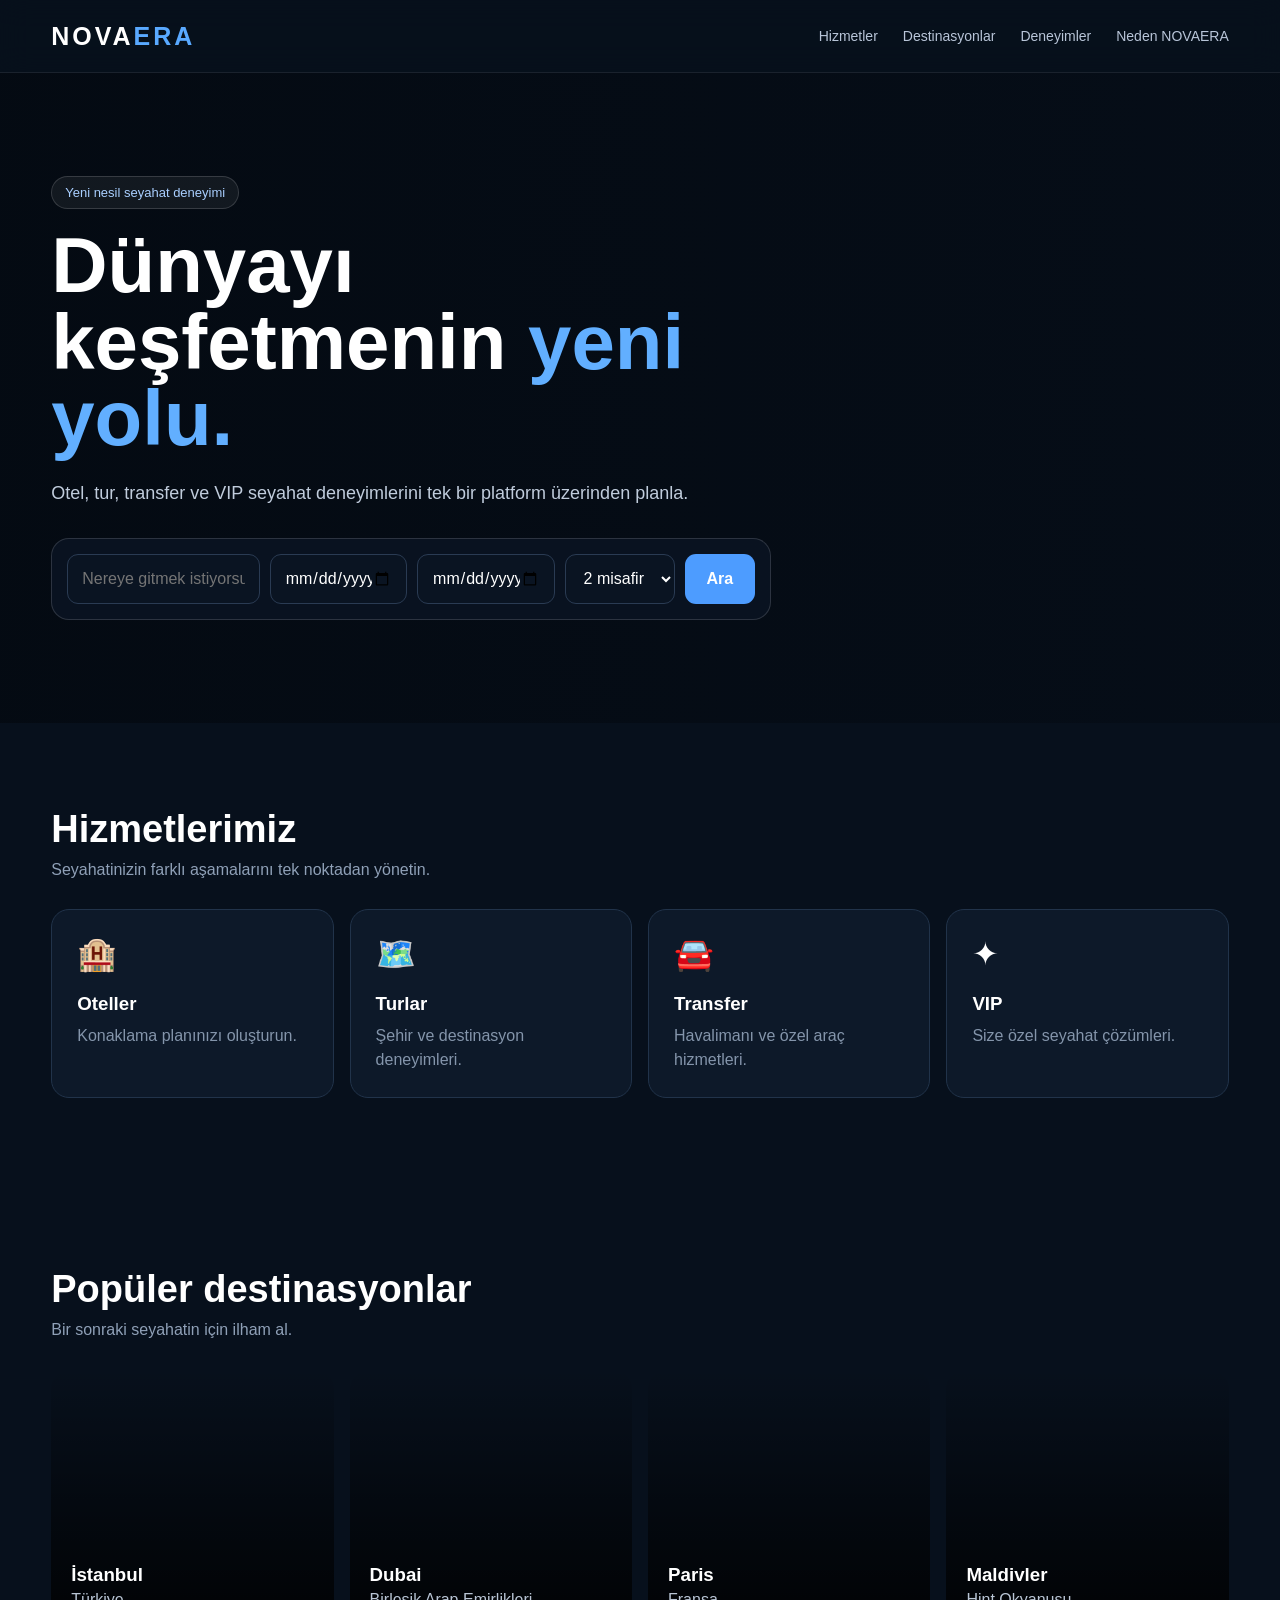
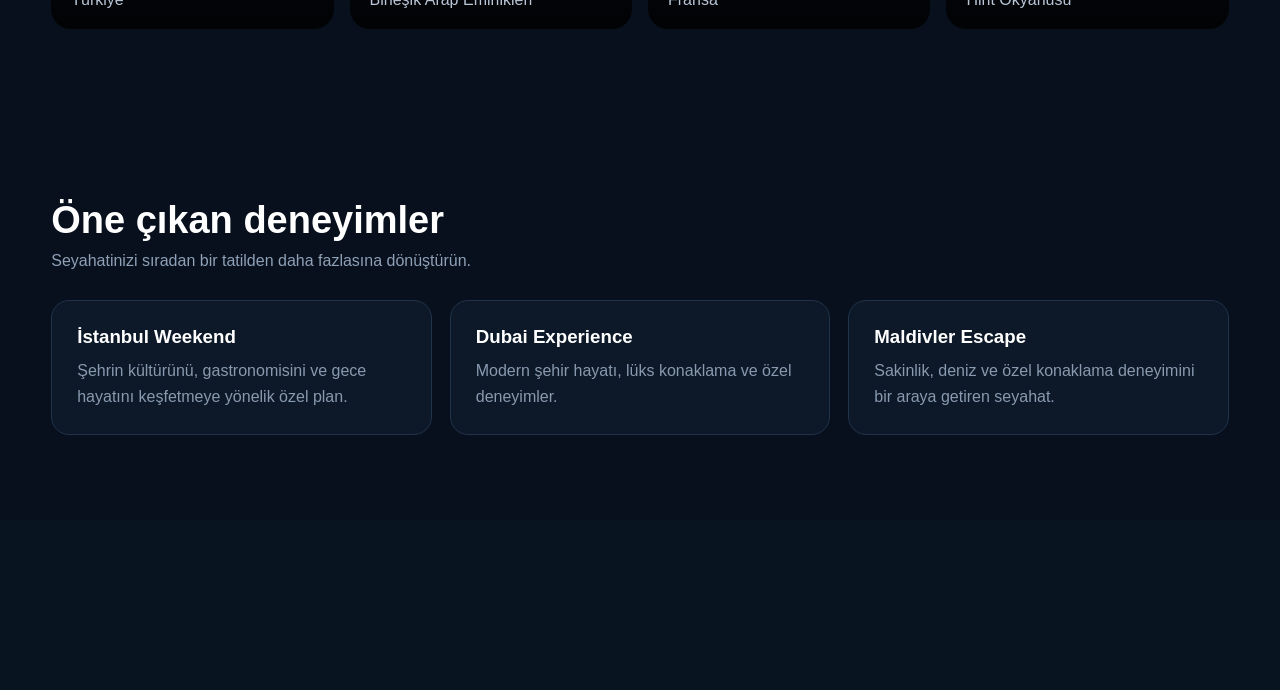
==== index.html @ 74d4f5db "Update index.html" ====
<!DOCTYPE html>
<html lang="tr">
<head>
<meta charset="UTF-8">
<meta name="viewport" content="width=device-width,initial-scale=1.0">
<title>NOVAERA — Dünyayı keşfetmenin yeni yolu</title>

<style>
*{
  box-sizing:border-box;
  margin:0;
  padding:0;
}

html{
  scroll-behavior:smooth;
}

body{
  font-family:Arial,Helvetica,sans-serif;
  background:#07101c;
  color:#fff;
}

button,input,select,textarea{
  font:inherit;
}

button{
  cursor:pointer;
}

a{
  color:inherit;
  text-decoration:none;
}

.container{
  width:min(1180px,92%);
  margin:auto;
}

/* HEADER */

header{
  position:sticky;
  top:0;
  z-index:50;
  background:rgba(7,16,28,.94);
  backdrop-filter:blur(15px);
  border-bottom:1px solid rgba(255,255,255,.08);
}

.nav{
  height:72px;
  display:flex;
  align-items:center;
  justify-content:space-between;
}

.logo{
  font-size:25px;
  font-weight:900;
  letter-spacing:3px;
}

.logo span{
  color:#59a9ff;
}

.navLinks{
  display:flex;
  gap:25px;
}

.navLinks a{
  color:#b8c5d8;
  font-size:14px;
}

.navLinks a:hover{
  color:#fff;
}

.menuBtn{
  display:none;
  background:none;
  border:0;
  color:#fff;
  font-size:27px;
}

/* HERO */

.hero{
  min-height:650px;
  display:flex;
  align-items:center;
  background:
    linear-gradient(90deg,rgba(4,10,18,.95),rgba(4,10,18,.45)),
    url("https://images.unsplash.com/photo-1500530855697-b586d89ba3ee?auto=format&fit=crop&w=1800&q=85")
    center/cover;
}

.heroContent{
  max-width:720px;
}

.badge{
  display:inline-block;
  padding:8px 13px;
  border:1px solid rgba(255,255,255,.15);
  border-radius:30px;
  background:rgba(255,255,255,.06);
  color:#a9cfff;
  margin-bottom:18px;
  font-size:13px;
}

.hero h1{
  font-size:clamp(42px,7vw,78px);
  line-height:.98;
  margin-bottom:22px;
}

.hero h1 span{
  color:#62afff;
}

.hero p{
  color:#c0ccdc;
  font-size:18px;
  line-height:1.6;
  margin-bottom:30px;
}

/* SEARCH */

.searchBox{
  background:rgba(10,20,34,.92);
  border:1px solid rgba(255,255,255,.14);
  padding:15px;
  border-radius:18px;
  display:grid;
  grid-template-columns:1.4fr 1fr 1fr .8fr auto;
  gap:10px;
}

.searchBox input,
.searchBox select{
  min-width:0;
  border:1px solid #2a3b53;
  background:#0a1422;
  color:#fff;
  padding:14px;
  border-radius:11px;
  outline:none;
}

.searchBtn{
  border:0;
  background:#4d9cff;
  color:#fff;
  border-radius:11px;
  padding:0 22px;
  font-weight:800;
}

/* SECTIONS */

section{
  padding:85px 0;
}

.sectionTitle{
  font-size:38px;
  margin-bottom:10px;
}

.sectionText{
  color:#8fa0b7;
  margin-bottom:30px;
}

/* RESULTS */

#results{
  display:none;
  background:#0a1422;
}

#results.show{
  display:block;
}

.resultGrid{
  display:grid;
  grid-template-columns:repeat(3,1fr);
  gap:18px;
}

.resultCard{
  background:#101d2d;
  border:1px solid #22334b;
  border-radius:18px;
  padding:22px;
}

.resultCard h3{
  margin-bottom:8px;
}

.resultCard p{
  color:#91a1b7;
  margin-bottom:18px;
}

.resultCard button{
  border:0;
  padding:10px 15px;
  border-radius:9px;
  background:#4d9cff;
  color:#fff;
}

/* SERVICES */

.serviceGrid{
  display:grid;
  grid-template-columns:repeat(4,1fr);
  gap:16px;
}

.service{
  padding:25px;
  min-height:180px;
  background:#0d1929;
  border:1px solid #21334a;
  border-radius:18px;
  transition:.2s;
}

.service:hover{
  transform:translateY(-4px);
  border-color:#4d9cff;
}

.serviceIcon{
  font-size:32px;
  margin-bottom:20px;
}

.service h3{
  margin-bottom:9px;
}

.service p{
  color:#8495ab;
  line-height:1.5;
}

/* DESTINATIONS */

.destinationGrid{
  display:grid;
  grid-template-columns:repeat(4,1fr);
  gap:16px;
}

.destination{
  height:260px;
  border-radius:20px;
  overflow:hidden;
  position:relative;
  background-size:cover;
  background-position:center;
}

.destination:after{
  content:"";
  position:absolute;
  inset:0;
  background:linear-gradient(transparent,rgba(0,0,0,.85));
}

.destinationInfo{
  position:absolute;
  z-index:2;
  bottom:20px;
  left:20px;
}

.destinationInfo p{
  color:#b9c5d5;
  margin-top:5px;
}

/* EXPERIENCES */

.experienceGrid{
  display:grid;
  grid-template-columns:repeat(3,1fr);
  gap:18px;
}

.experience{
  background:#0d1929;
  border:1px solid #21334a;
  border-radius:18px;
  padding:25px;
}

.experience h3{
  margin-bottom:10px;
}

.experience p{
  color:#8999af;
  line-height:1.6;
}

/* WHY */

.why{
  background:#091421;
}

.whyGrid{
  display:grid;
  grid-template-columns:repeat(3,1fr);
  gap:18px;
}

.whyCard{
  padding:25px;
  border:1px solid #21334a;
  border-radius:18px;
  background:#0d1928;
}

.whyCard h3{
  margin-bottom:10px;
}

.whyCard p{
  color:#8999af;
  line-height:1.6;
}

/* CTA */

.cta{
  padding:80px 20px;
  text-align:center;
  background:
    linear-gradient(90deg,rgba(25,76,130,.8),rgba(9,22,38,.9)),
    url("https://images.unsplash.com/photo-1507525428034-b723cf961d3e?auto=format&fit=crop&w=1800&q=80")
    center/cover;
}

.cta h2{
  font-size:42px;
  margin-bottom:15px;
}

.cta p{
  color:#d1dbea;
  margin-bottom:25px;
}

.cta button{
  border:0;
  padding:14px 25px;
  border-radius:11px;
  background:#fff;
  color:#07101c;
  font-weight:800;
}

/* FOOTER */

footer{
  padding:35px 0;
  background:#040911;
  border-top:1px solid #172438;
}

.footerInner{
  display:flex;
  justify-content:space-between;
  gap:20px;
  color:#73849b;
  font-size:13px;
}

/* MODAL */

.modal{
  position:fixed;
  inset:0;
  z-index:100;
  display:none;
  align-items:center;
  justify-content:center;
  padding:20px;
  background:rgba(0,0,0,.78);
}

.modal.show{
  display:flex;
}

.modalBox{
  width:100%;
  max-width:550px;
  max-height:90vh;
  overflow:auto;
  background:#101b2b;
  border:1px solid #30435e;
  border-radius:20px;
  padding:25px;
}

.modalHead{
  display:flex;
  justify-content:space-between;
  align-items:center;
  margin-bottom:22px;
}

.close{
  width:35px;
  height:35px;
  border:0;
  border-radius:9px;
  background:#1c2a3d;
  color:#fff;
  font-size:21px;
}

.formGroup{
  margin-bottom:14px;
}

.formGroup label{
  display:block;
  color:#9cacbf;
  font-size:13px;
  margin-bottom:7px;
}

.formGroup input,
.formGroup textarea{
  width:100%;
  padding:13px;
  border-radius:10px;
  border:1px solid #30415a;
  background:#09121f;
  color:#fff;
  outline:none;
}

.formGroup textarea{
  min-height:100px;
  resize:vertical;
}

.submitBtn{
  width:100%;
  padding:14px;
  border:0;
  border-radius:10px;
  background:#4d9cff;
  color:#fff;
  font-weight:800;
}

/* TOAST */

#toast{
  position:fixed;
  right:18px;
  bottom:18px;
  z-index:300;
  display:none;
  max-width:360px;
  padding:14px 18px;
  border-radius:12px;
  background:#17263a;
  border:1px solid #405674;
}

#toast.show{
  display:block;
}

/* ADMIN LOGIN */

#adminArea{
  display:none;
}

#adminArea.show{
  display:block;
}

.adminLogin{
  min-height:100vh;
  display:flex;
  align-items:center;
  justify-content:center;
  padding:20px;
  background:
    radial-gradient(circle at top,#1a3153,#050a11 65%);
}

.adminLoginBox{
  width:100%;
  max-width:430px;
  padding:32px;
  border-radius:22px;
  background:#101a29;
  border:1px solid #30435c;
  box-shadow:0 25px 80px rgba(0,0,0,.5);
}

.adminLogo{
  font-size:28px;
  font-weight:900;
  letter-spacing:3px;
  margin-bottom:5px;
}

.adminLogo span{
  color:#59a9ff;
}

.adminSubtitle{
  color:#8191a8;
  margin-bottom:25px;
}

.adminInput{
  width:100%;
  padding:14px;
  margin-bottom:13px;
  border-radius:10px;
  border:1px solid #30415b;
  background:#080f1a;
  color:#fff;
  outline:none;
}

.adminLoginBtn{
  width:100%;
  padding:14px;
  border:0;
  border-radius:10px;
  background:#4d9cff;
  color:#fff;
  font-weight:800;
}

.adminError{
  color:#ff8585;
  margin-top:12px;
  font-size:13px;
}

/* ADMIN */

.adminTop{
  height:70px;
  display:flex;
  align-items:center;
  justify-content:space-between;
  padding:0 24px;
  background:#0b1421;
  border-bottom:1px solid #1d2c40;
}

.adminBrand{
  font-size:22px;
  font-weight:900;
  letter-spacing:2px;
}

.adminBrand span{
  color:#59a9ff;
}

.adminTopRight{
  display:flex;
  align-items:center;
  gap:12px;
}

.adminUser{
  color:#8292a8;
  font-size:13px;
}

.adminLogout{
  padding:9px 13px;
  border:1px solid #354860;
  background:#121f31;
  color:#fff;
  border-radius:9px;
}

.adminLayout{
  min-height:calc(100vh - 70px);
  display:flex;
}

.adminSidebar{
  width:230px;
  flex-shrink:0;
  padding:18px 13px;
  background:#080f19;
  border-right:1px solid #1b293c;
}

.adminMenuTitle{
  color:#63738a;
  font-size:11px;
  text-transform:uppercase;
  letter-spacing:1.3px;
  padding:10px;
}

.adminSideBtn{
  width:100%;
  text-align:left;
  padding:12px;
  border:0;
  border-radius:9px;
  background:transparent;
  color:#aebbd0;
  margin-bottom:3px;
}

.adminSideBtn:hover,
.adminSideBtn.active{
  background:#142238;
  color:#fff;
}

.adminMain{
  flex:1;
  padding:28px;
  min-width:0;
}

.adminSection{
  display:none;
}

.adminSection.active{
  display:block;
}

.adminTitle{
  font-size:30px;
  margin-bottom:7px;
}

.adminSubtitle{
  color:#8191a8;
  margin-bottom:24px;
}

.stats{
  display:grid;
  grid-template-columns:repeat(4,1fr);
  gap:15px;
  margin-bottom:22px;
}

.stat{
  padding:20px;
  background:#101a29;
  border:1px solid #21334a;
  border-radius:16px;
}

.statLabel{
  color:#7e8fa7;
  font-size:13px;
  margin-bottom:10px;
}

.statValue{
  font-size:30px;
  font-weight:900;
}

.adminPanel{
  background:#101a29;
  border:1px solid #21334a;
  border-radius:17px;
  overflow:hidden;
  margin-bottom:20px;
}

.adminPanelHead{
  display:flex;
  justify-content:space-between;
  align-items:center;
  gap:15px;
  padding:18px;
  border-bottom:1px solid #21334a;
}

.adminPanelTitle{
  font-weight:800;
  font-size:18px;
}

.adminSearch{
  max-width:320px;
  width:100%;
  padding:10px 12px;
  border-radius:9px;
  border:1px solid #30415a;
  background:#080f1a;
  color:#fff;
}

.tableWrap{
  overflow-x:auto;
}

.adminTable{
  width:100%;
  min-width:800px;
  border-collapse:collapse;
}

.adminTable th,
.adminTable td{
  padding:13px 15px;
  text-align:left;
  border-bottom:1px solid #1d2b3e;
  font-size:13px;
}

.adminTable th{
  color:#718198;
  font-size:11px;
  text-transform:uppercase;
}

.adminTable td{
  color:#d7e0ed;
}

.adminAction{
  border:1px solid #334861;
  background:#142237;
  color:#fff;
  padding:7px 10px;
  border-radius:8px;
}

.status{
  display:inline-flex;
  padding:6px 9px;
  border-radius:20px;
  font-size:11px;
  font-weight:800;
}

.status-yeni{
  background:#173653;
  color:#65b1ff;
}

.status-inceleniyor{
  background:#463717;
  color:#ffd15e;
}

.status-onaylandi{
  background:#163b29;
  color:#61e49b;
}

.status-iptal{
  background:#461f26;
  color:#ff8993;
}

.placeholder{
  text-align:center;
  padding:55px 20px;
  color:#7f90a7;
}

.placeholderIcon{
  font-size:44px;
  margin-bottom:12px;
}

/* ADMIN MODAL */

.adminModal{
  position:fixed;
  inset:0;
  z-index:200;
  display:none;
  align-items:center;
  justify-content:center;
  padding:20px;
  background:rgba(0,0,0,.78);
}

.adminModal.show{
  display:flex;
}

.adminModalBox{
  width:100%;
  max-width:650px;
  max-height:90vh;
  overflow:auto;
  padding:24px;
  border-radius:19px;
  background:#101a29;
  border:1px solid #344962;
}

.detailGrid{
  display:grid;
  grid-template-columns:1fr 1fr;
  gap:11px;
}

.detail{
  padding:13px;
  border-radius:11px;
  background:#080f1a;
  border:1px solid #1d2b3e;
}

.detail.full{
  grid-column:1/-1;
}

.detailLabel{
  color:#6f8097;
  font-size:11px;
  margin-bottom:5px;
}

.detailValue{
  word-break:break-word;
}

.statusControls{
  display:flex;
  gap:10px;
  margin-top:20px;
}

.statusControls select{
  flex:1;
  padding:12px;
  border-radius:9px;
  border:1px solid #30415a;
  background:#080f1a;
  color:#fff;
}

.saveStatus{
  padding:12px 18px;
  border:0;
  border-radius:9px;
  background:#4d9cff;
  color:#fff;
  font-weight:800;
}

/* MOBILE */

@media(max-width:900px){

  .searchBox{
    grid-template-columns:1fr 1fr;
  }

  .searchBtn{
    padding:14px;
  }

  .serviceGrid{
    grid-template-columns:repeat(2,1fr);
  }

  .destinationGrid{
    grid-template-columns:repeat(2,1fr);
  }

  .stats{
    grid-template-columns:repeat(2,1fr);
  }

  .adminSidebar{
    width:190px;
  }

}

@media(max-width:650px){

  .navLinks{
    display:none;
  }

  .menuBtn{
    display:block;
  }

  .searchBox{
    grid-template-columns:1fr;
  }

  .resultGrid,
  .experienceGrid,
  .whyGrid{
    grid-template-columns:1fr;
  }

  .serviceGrid,
  .destinationGrid{
    grid-template-columns:1fr 1fr;
  }

  .hero{
    min-height:700px;
  }

  .hero h1{
    font-size:47px;
  }

  section{
    padding:60px 0;
  }

  .footerInner{
    flex-direction:column;
  }

  .adminLayout{
    display:block;
  }

  .adminSidebar{
    width:100%;
    display:flex;
    overflow-x:auto;
    padding:9px;
    border-right:0;
    border-bottom:1px solid #1d2b3e;
  }

  .adminMenuTitle{
    display:none;
  }

  .adminSideBtn{
    width:auto;
    white-space:nowrap;
    margin:0 3px;
  }

  .adminMain{
    padding:18px 12px;
  }

  .adminTop{
    padding:0 13px;
  }

  .adminUser{
    display:none;
  }

  .detailGrid{
    grid-template-columns:1fr;
  }

  .detail.full{
    grid-column:auto;
  }

  .statusControls{
    flex-direction:column;
  }

}
</style>
</head>

<body>


<!-- =====================================================
     NORMAL NOVAERA SITE
===================================================== -->

<div id="normalSite">

<header>

  <div class="container nav">

    <div class="logo">
      NOVA<span>ERA</span>
    </div>

    <nav class="navLinks">

      <a href="#services">Hizmetler</a>
      <a href="#destinations">Destinasyonlar</a>
      <a href="#experiences">Deneyimler</a>
      <a href="#why">Neden NOVAERA</a>

    </nav>

    <button
      class="menuBtn"
      onclick="toggleMobileMenu()"
    >
      ☰
    </button>

  </div>

</header>


<section class="hero">

  <div class="container">

    <div class="heroContent">

      <div class="badge">
        Yeni nesil seyahat deneyimi
      </div>

      <h1>
        Dünyayı keşfetmenin
        <span>yeni yolu.</span>
      </h1>

      <p>
        Otel, tur, transfer ve VIP seyahat deneyimlerini
        tek bir platform üzerinden planla.
      </p>


      <div class="searchBox">

        <input
          id="destination"
          placeholder="Nereye gitmek istiyorsun?"
        >

        <input
          id="checkin"
          type="date"
        >

        <input
          id="checkout"
          type="date"
        >

        <select id="guests">

          <option value="1">
            1 misafir
          </option>

          <option value="2" selected>
            2 misafir
          </option>

          <option value="3">
            3 misafir
          </option>

          <option value="4">
            4 misafir
          </option>

          <option value="5">
            5 misafir
          </option>

          <option value="6">
            6 misafir
          </option>

        </select>

        <button
          class="searchBtn"
          onclick="searchTravel()"
        >
          Ara
        </button>

      </div>

    </div>

  </div>

</section>


<!-- RESULTS -->

<section id="results">

  <div class="container">

    <h2 class="sectionTitle">
      Seyahat seçenekleri
    </h2>

    <p
      id="resultText"
      class="sectionText"
    ></p>

    <div class="resultGrid">

      <div class="resultCard">

        <h3>🏨 Otel</h3>

        <p>
          Konaklama seçeneklerini keşfet.
        </p>

        <button
          onclick="booking('Otel')"
        >
          Otel Planla
        </button>

      </div>


      <div class="resultCard">

        <h3>🗺️ Tur</h3>

        <p>
          Özel tur ve deneyimlerini planla.
        </p>

        <button
          onclick="booking('Tur')"
        >
          Tur Planla
        </button>

      </div>


      <div class="resultCard">

        <h3>🚘 Transfer</h3>

        <p>
          Havalimanı ve özel transfer talep et.
        </p>

        <button
          onclick="booking('Transfer')"
        >
          Transfer Planla
        </button>

      </div>

    </div>

  </div>

</section>


<!-- SERVICES -->

<section id="services">

  <div class="container">

    <h2 class="sectionTitle">
      Hizmetlerimiz
    </h2>

    <p class="sectionText">
      Seyahatinizin farklı aşamalarını tek noktadan yönetin.
    </p>

    <div class="serviceGrid">

      <div
        class="service"
        onclick="booking('Otel')"
      >

        <div class="serviceIcon">🏨</div>

        <h3>Oteller</h3>

        <p>
          Konaklama planınızı oluşturun.
        </p>

      </div>


      <div
        class="service"
        onclick="booking('Tur')"
      >

        <div class="serviceIcon">🗺️</div>

        <h3>Turlar</h3>

        <p>
          Şehir ve destinasyon deneyimleri.
        </p>

      </div>


      <div
        class="service"
        onclick="booking('Transfer')"
      >

        <div class="serviceIcon">🚘</div>

        <h3>Transfer</h3>

        <p>
          Havalimanı ve özel araç hizmetleri.
        </p>

      </div>


      <div
        class="service"
        onclick="booking('VIP')"
      >

        <div class="serviceIcon">✦</div>

        <h3>VIP</h3>

        <p>
          Size özel seyahat çözümleri.
        </p>

      </div>

    </div>

  </div>

</section>


<!-- DESTINATIONS -->

<section id="destinations">

  <div class="container">

    <h2 class="sectionTitle">
      Popüler destinasyonlar
    </h2>

    <p class="sectionText">
      Bir sonraki seyahatin için ilham al.
    </p>


    <div class="destinationGrid">

      <div
        class="destination"
        style="background-image:url('https://images.unsplash.com/photo-1524231757912-21f4fe3a7200?auto=format&fit=crop&w=900&q=80')"
      >

        <div class="destinationInfo">
          <h3>İstanbul</h3>
          <p>Türkiye</p>
        </div>

      </div>


      <div
        class="destination"
        style="background-image:url('https://images.unsplash.com/photo-1518684079-3c830dcef090?auto=format&fit=crop&w=900&q=80')"
      >

        <div class="destinationInfo">
          <h3>Dubai</h3>
          <p>Birleşik Arap Emirlikleri</p>
        </div>

      </div>


      <div
        class="destination"
        style="background-image:url('https://images.unsplash.com/photo-1502602898657-3e91760cbb34?auto=format&fit=crop&w=900&q=80')"
      >

        <div class="destinationInfo">
          <h3>Paris</h3>
          <p>Fransa</p>
        </div>

      </div>


      <div
        class="destination"
        style="background-image:url('https://images.unsplash.com/photo-1507525428034-b723cf961d3e?auto=format&fit=crop&w=900&q=80')"
      >

        <div class="destinationInfo">
          <h3>Maldivler</h3>
          <p>Hint Okyanusu</p>
        </div>

      </div>

    </div>

  </div>

</section>


<!-- EXPERIENCES -->

<section id="experiences">

  <div class="container">

    <h2 class="sectionTitle">
      Öne çıkan deneyimler
    </h2>

    <p class="sectionText">
      Seyahatinizi sıradan bir tatilden daha fazlasına dönüştürün.
    </p>


    <div class="experienceGrid">

      <div class="experience">

        <h3>İstanbul Weekend</h3>

        <p>
          Şehrin kültürünü, gastronomisini ve
          gece hayatını keşfetmeye yönelik özel plan.
        </p>

      </div>


      <div class="experience">

        <h3>Dubai Experience</h3>

        <p>
          Modern şehir hayatı, lüks konaklama
          ve özel deneyimler.
        </p>

      </div>


      <div class="experience">

        <h3>Maldivler Escape</h3>

        <p>
          Sakinlik, deniz ve özel konaklama
          deneyimini bir araya getiren seyahat.
        </p>

      </div>

    </div>

  </div>

</section>


<!-- WHY -->

<section
  id="why"
  class="why"
>

  <d
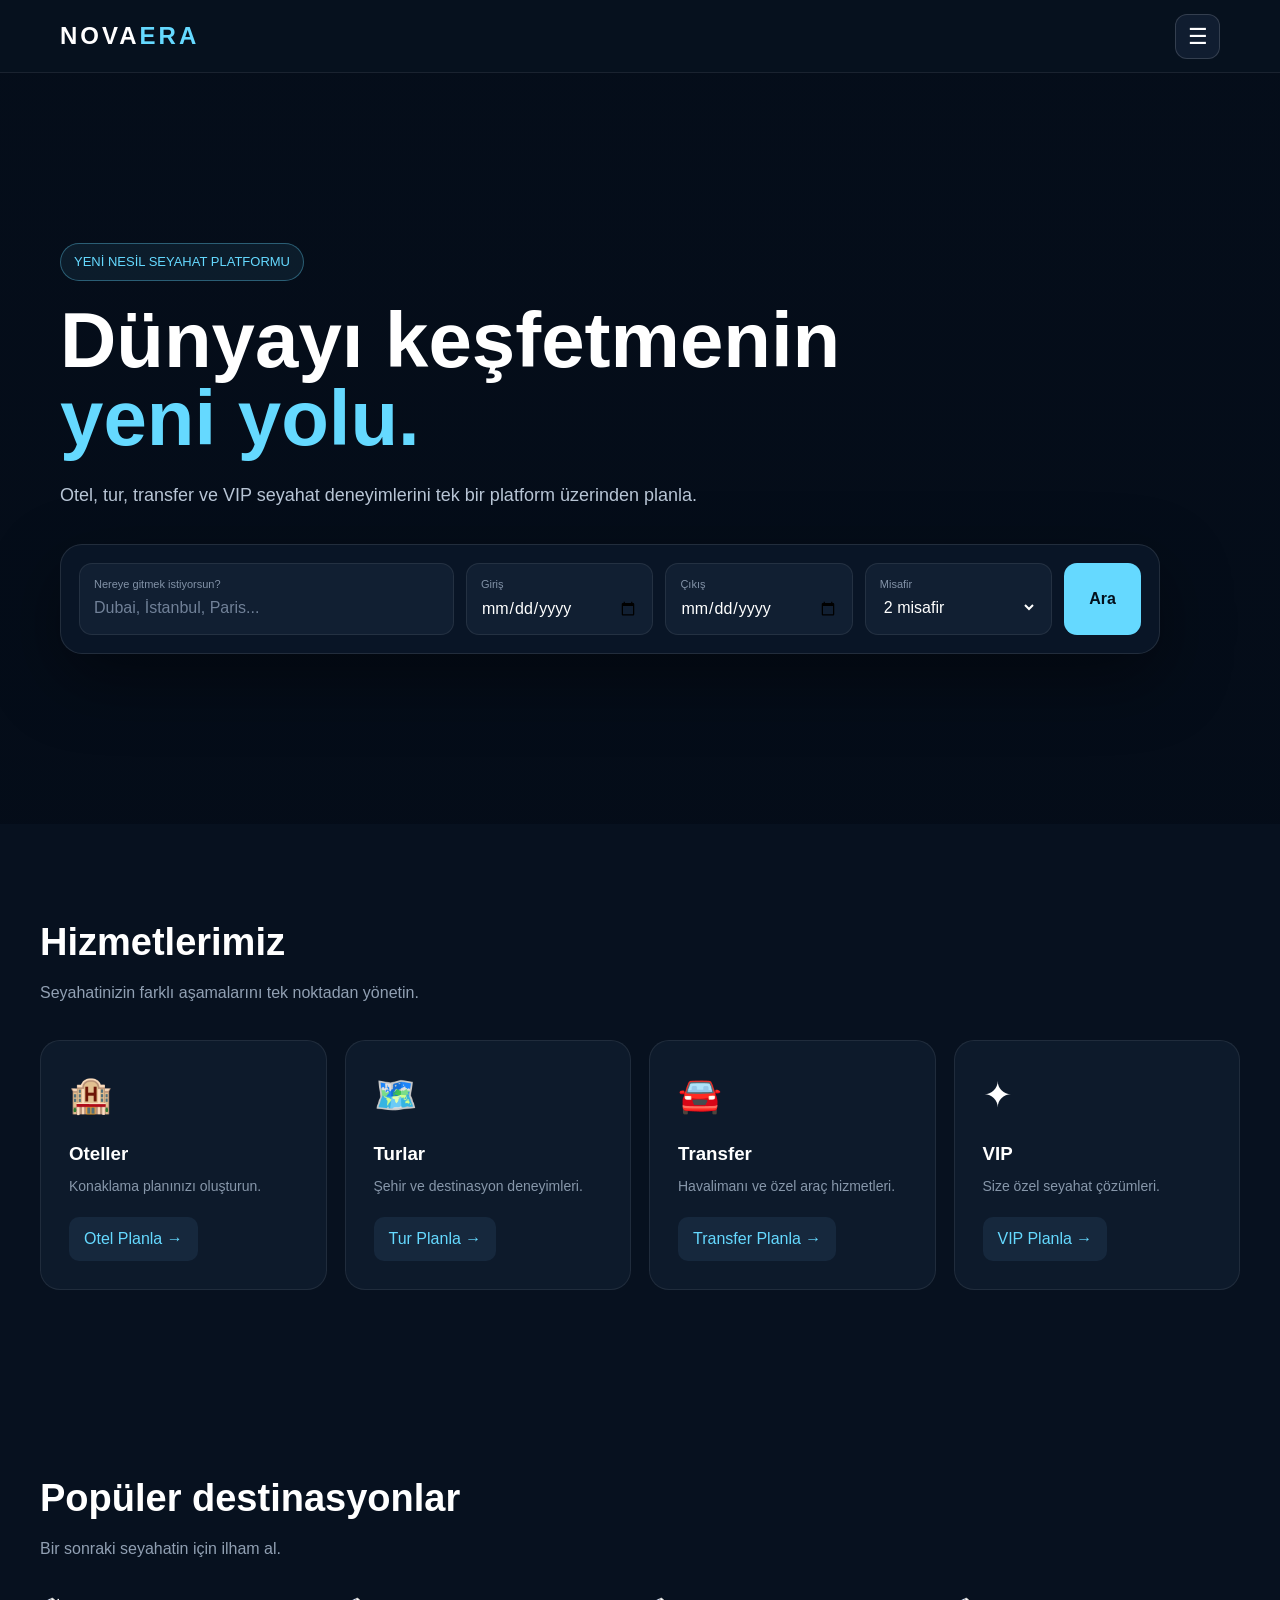
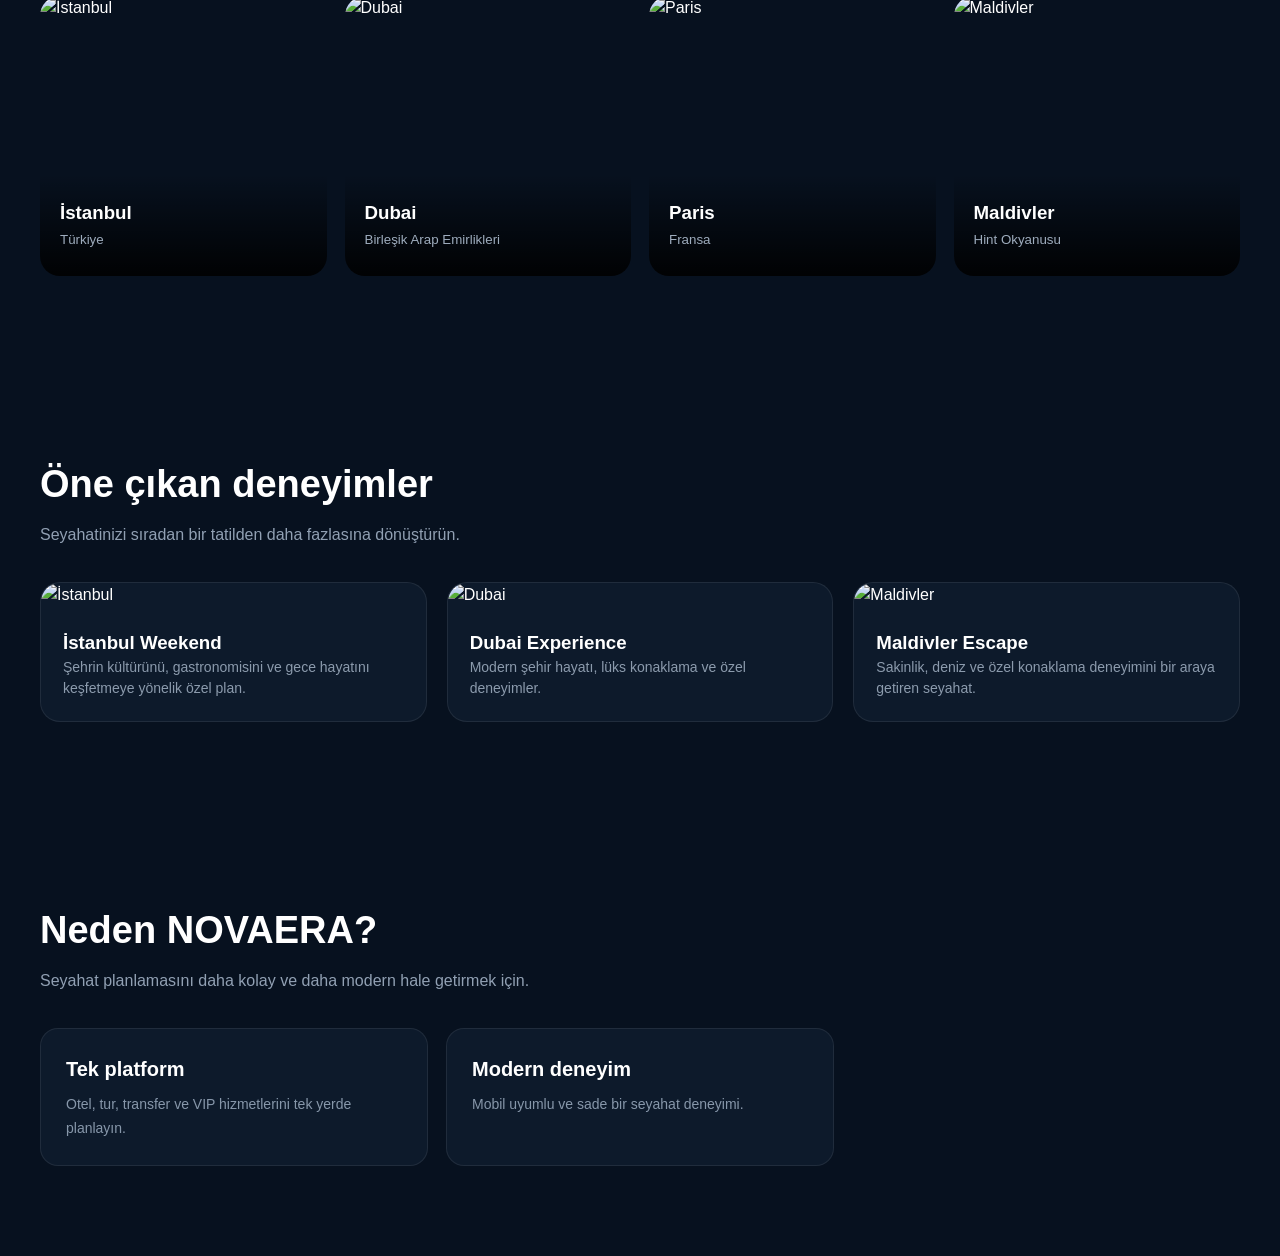
==== commit 029c7121: "Update index.html" ====
--- a/index.html
+++ b/index.html
@@ -2,10 +2,15 @@
 <html lang="tr">
 <head>
 <meta charset="UTF-8">
-<meta name="viewport" content="width=device-width,initial-scale=1.0">
-<title>NOVAERA — Dünyayı keşfetmenin yeni yolu</title>
+<meta name="viewport" content="width=device-width, initial-scale=1.0">
+
+<title>NOVAERA — Yeni Nesil Seyahat</title>
+
+<meta name="description"
+content="NOVAERA ile otel, tur, transfer ve VIP seyahat deneyimlerini planla.">
 
 <style>
+
 *{
   box-sizing:border-box;
   margin:0;
@@ -18,11 +23,15 @@
 
 body{
   font-family:Arial,Helvetica,sans-serif;
-  background:#07101c;
+  background:#07111f;
   color:#fff;
-}
-
-button,input,select,textarea{
+  line-height:1.5;
+}
+
+button,
+input,
+select,
+textarea{
   font:inherit;
 }
 
@@ -35,327 +44,410 @@
   text-decoration:none;
 }
 
-.container{
-  width:min(1180px,92%);
-  margin:auto;
-}
-
-/* HEADER */
+/* =========================
+   HEADER
+========================= */
 
 header{
   position:sticky;
   top:0;
-  z-index:50;
-  background:rgba(7,16,28,.94);
+  z-index:1000;
+  background:rgba(7,17,31,.94);
   backdrop-filter:blur(15px);
   border-bottom:1px solid rgba(255,255,255,.08);
 }
 
 .nav{
+  max-width:1200px;
+  margin:auto;
   height:72px;
+  padding:0 20px;
   display:flex;
   align-items:center;
   justify-content:space-between;
 }
 
 .logo{
-  font-size:25px;
-  font-weight:900;
+  font-size:24px;
+  font-weight:800;
   letter-spacing:3px;
 }
 
 .logo span{
-  color:#59a9ff;
-}
-
-.navLinks{
-  display:flex;
-  gap:25px;
-}
-
-.navLinks a{
-  color:#b8c5d8;
-  font-size:14px;
-}
-
-.navLinks a:hover{
+  color:#65d9ff;
+}
+
+.menu-btn{
+  width:45px;
+  height:45px;
+  border:1px solid rgba(255,255,255,.15);
+  border-radius:12px;
+  background:#101d30;
   color:#fff;
-}
-
-.menuBtn{
+  font-size:22px;
+}
+
+.menu{
   display:none;
-  background:none;
-  border:0;
-  color:#fff;
-  font-size:27px;
-}
-
-/* HERO */
+  position:absolute;
+  right:20px;
+  top:65px;
+  width:220px;
+  background:#0d1a2b;
+  border:1px solid rgba(255,255,255,.1);
+  border-radius:16px;
+  padding:10px;
+  box-shadow:0 20px 50px rgba(0,0,0,.4);
+}
+
+.menu.show{
+  display:block;
+}
+
+.menu a{
+  display:block;
+  padding:13px;
+  border-radius:10px;
+}
+
+.menu a:hover{
+  background:#15253b;
+}
+
+/* =========================
+   HERO
+========================= */
 
 .hero{
   min-height:650px;
   display:flex;
   align-items:center;
+  position:relative;
+  overflow:hidden;
   background:
-    linear-gradient(90deg,rgba(4,10,18,.95),rgba(4,10,18,.45)),
-    url("https://images.unsplash.com/photo-1500530855697-b586d89ba3ee?auto=format&fit=crop&w=1800&q=85")
-    center/cover;
-}
-
-.heroContent{
-  max-width:720px;
+  linear-gradient(rgba(4,12,24,.72),rgba(4,12,24,.92)),
+  url("https://images.unsplash.com/photo-1469474968028-56623f02e42e?auto=format&fit=crop&w=1800&q=85")
+  center/cover;
+}
+
+.hero-inner{
+  width:100%;
+  max-width:1200px;
+  margin:auto;
+  padding:80px 20px;
 }
 
 .badge{
   display:inline-block;
   padding:8px 13px;
-  border:1px solid rgba(255,255,255,.15);
+  border:1px solid rgba(101,217,255,.35);
   border-radius:30px;
-  background:rgba(255,255,255,.06);
-  color:#a9cfff;
-  margin-bottom:18px;
+  color:#65d9ff;
+  background:rgba(101,217,255,.08);
+  margin-bottom:20px;
   font-size:13px;
 }
 
 .hero h1{
   font-size:clamp(42px,7vw,78px);
-  line-height:.98;
-  margin-bottom:22px;
+  line-height:1;
+  max-width:850px;
+  margin-bottom:25px;
 }
 
 .hero h1 span{
-  color:#62afff;
+  color:#65d9ff;
 }
 
 .hero p{
-  color:#c0ccdc;
+  max-width:700px;
+  color:#b8c5d5;
   font-size:18px;
-  line-height:1.6;
-  margin-bottom:30px;
-}
-
-/* SEARCH */
-
-.searchBox{
-  background:rgba(10,20,34,.92);
-  border:1px solid rgba(255,255,255,.14);
-  padding:15px;
-  border-radius:18px;
+  margin-bottom:35px;
+}
+
+/* =========================
+   SEARCH
+========================= */
+
+.search-box{
+  max-width:1100px;
+  background:rgba(10,23,40,.95);
+  border:1px solid rgba(255,255,255,.1);
+  border-radius:22px;
+  padding:18px;
   display:grid;
-  grid-template-columns:1.4fr 1fr 1fr .8fr auto;
-  gap:10px;
-}
-
-.searchBox input,
-.searchBox select{
-  min-width:0;
-  border:1px solid #2a3b53;
-  background:#0a1422;
+  grid-template-columns:2fr 1fr 1fr 1fr auto;
+  gap:12px;
+  box-shadow:0 25px 70px rgba(0,0,0,.4);
+}
+
+.field{
+  background:#111f32;
+  border:1px solid rgba(255,255,255,.08);
+  border-radius:13px;
+  padding:12px 14px;
+}
+
+.field label{
+  display:block;
+  font-size:11px;
+  color:#8292a7;
+  margin-bottom:4px;
+}
+
+.field input,
+.field select{
+  width:100%;
+  background:none;
+  border:0;
+  outline:0;
   color:#fff;
-  padding:14px;
-  border-radius:11px;
-  outline:none;
-}
-
-.searchBtn{
+}
+
+.field input::placeholder{
+  color:#718198;
+}
+
+.search-btn{
   border:0;
-  background:#4d9cff;
-  color:#fff;
-  border-radius:11px;
-  padding:0 22px;
+  border-radius:13px;
+  background:#65d9ff;
+  color:#03101c;
   font-weight:800;
-}
-
-/* SECTIONS */
+  padding:0 25px;
+  min-height:58px;
+}
+
+/* =========================
+   SECTIONS
+========================= */
 
 section{
-  padding:85px 0;
-}
-
-.sectionTitle{
+  padding:90px 20px;
+}
+
+.container{
+  max-width:1200px;
+  margin:auto;
+}
+
+.section-title{
   font-size:38px;
   margin-bottom:10px;
 }
 
-.sectionText{
-  color:#8fa0b7;
-  margin-bottom:30px;
-}
-
-/* RESULTS */
-
-#results{
-  display:none;
-  background:#0a1422;
-}
-
-#results.show{
-  display:block;
-}
-
-.resultGrid{
+.section-text{
+  color:#91a0b3;
+  margin-bottom:35px;
+}
+
+/* =========================
+   SERVICES
+========================= */
+
+.services{
+  display:grid;
+  grid-template-columns:repeat(4,1fr);
+  gap:18px;
+}
+
+.service-card{
+  background:#0d1a2b;
+  border:1px solid rgba(255,255,255,.08);
+  padding:28px;
+  border-radius:20px;
+  transition:.25s;
+}
+
+.service-card:hover{
+  transform:translateY(-5px);
+  border-color:#65d9ff;
+}
+
+.service-icon{
+  font-size:35px;
+  margin-bottom:18px;
+}
+
+.service-card h3{
+  margin-bottom:8px;
+}
+
+.service-card p{
+  color:#8797aa;
+  font-size:14px;
+  margin-bottom:20px;
+}
+
+.card-btn{
+  border:0;
+  padding:10px 15px;
+  border-radius:10px;
+  background:#16283d;
+  color:#65d9ff;
+}
+
+/* =========================
+   DESTINATIONS
+========================= */
+
+.destinations{
+  display:grid;
+  grid-template-columns:repeat(4,1fr);
+  gap:18px;
+}
+
+.destination{
+  height:280px;
+  border-radius:20px;
+  overflow:hidden;
+  position:relative;
+  cursor:pointer;
+}
+
+.destination img{
+  width:100%;
+  height:100%;
+  object-fit:cover;
+  transition:.4s;
+}
+
+.destination:hover img{
+  transform:scale(1.08);
+}
+
+.destination-info{
+  position:absolute;
+  left:0;
+  right:0;
+  bottom:0;
+  padding:25px 20px;
+  background:linear-gradient(transparent,rgba(0,0,0,.9));
+}
+
+.destination-info small{
+  color:#9eacbd;
+}
+
+/* =========================
+   EXPERIENCES
+========================= */
+
+.experiences{
+  display:grid;
+  grid-template-columns:repeat(3,1fr);
+  gap:20px;
+}
+
+.experience{
+  background:#0d1a2b;
+  border:1px solid rgba(255,255,255,.08);
+  border-radius:20px;
+  overflow:hidden;
+}
+
+.experience img{
+  width:100%;
+  height:220px;
+  object-fit:cover;
+}
+
+.experience-content{
+  padding:22px;
+}
+
+.experience-content p{
+  color:#8c9bad;
+  font-size:14px;
+}
+
+/* =========================
+   WHY
+========================= */
+
+.why{
   display:grid;
   grid-template-columns:repeat(3,1fr);
   gap:18px;
 }
 
-.resultCard{
-  background:#101d2d;
-  border:1px solid #22334b;
+.why-card{
+  padding:25px;
   border-radius:18px;
-  padding:22px;
-}
-
-.resultCard h3{
+  background:#0d1a2b;
+  border:1px solid rgba(255,255,255,.08);
+}
+
+.why-card strong{
+  display:block;
+  font-size:20px;
   margin-bottom:8px;
 }
 
-.resultCard p{
-  color:#91a1b7;
-  margin-bottom:18px;
-}
-
-.resultCard button{
+.why-card span{
+  color:#8797aa;
+  font-size:14px;
+}
+
+/* =========================
+   RESULTS
+========================= */
+
+.results-section{
+  display:none;
+  background:#091625;
+}
+
+.results-section.show{
+  display:block;
+}
+
+.results{
+  display:grid;
+  gap:15px;
+}
+
+.result-card{
+  background:#0d1a2b;
+  border:1px solid rgba(255,255,255,.08);
+  border-radius:16px;
+  padding:20px;
+  display:flex;
+  align-items:center;
+  justify-content:space-between;
+  gap:20px;
+}
+
+.result-type{
+  color:#65d9ff;
+  font-size:13px;
+  margin-bottom:5px;
+}
+
+.result-card p{
+  color:#8d9bae;
+}
+
+.result-action{
   border:0;
-  padding:10px 15px;
-  border-radius:9px;
-  background:#4d9cff;
-  color:#fff;
-}
-
-/* SERVICES */
-
-.serviceGrid{
-  display:grid;
-  grid-template-columns:repeat(4,1fr);
-  gap:16px;
-}
-
-.service{
-  padding:25px;
-  min-height:180px;
-  background:#0d1929;
-  border:1px solid #21334a;
-  border-radius:18px;
-  transition:.2s;
-}
-
-.service:hover{
-  transform:translateY(-4px);
-  border-color:#4d9cff;
-}
-
-.serviceIcon{
-  font-size:32px;
-  margin-bottom:20px;
-}
-
-.service h3{
-  margin-bottom:9px;
-}
-
-.service p{
-  color:#8495ab;
-  line-height:1.5;
-}
-
-/* DESTINATIONS */
-
-.destinationGrid{
-  display:grid;
-  grid-template-columns:repeat(4,1fr);
-  gap:16px;
-}
-
-.destination{
-  height:260px;
-  border-radius:20px;
-  overflow:hidden;
-  position:relative;
-  background-size:cover;
-  background-position:center;
-}
-
-.destination:after{
-  content:"";
-  position:absolute;
-  inset:0;
-  background:linear-gradient(transparent,rgba(0,0,0,.85));
-}
-
-.destinationInfo{
-  position:absolute;
-  z-index:2;
-  bottom:20px;
-  left:20px;
-}
-
-.destinationInfo p{
-  color:#b9c5d5;
-  margin-top:5px;
-}
-
-/* EXPERIENCES */
-
-.experienceGrid{
-  display:grid;
-  grid-template-columns:repeat(3,1fr);
-  gap:18px;
-}
-
-.experience{
-  background:#0d1929;
-  border:1px solid #21334a;
-  border-radius:18px;
-  padding:25px;
-}
-
-.experience h3{
-  margin-bottom:10px;
-}
-
-.experience p{
-  color:#8999af;
-  line-height:1.6;
-}
-
-/* WHY */
-
-.why{
-  background:#091421;
-}
-
-.whyGrid{
-  display:grid;
-  grid-template-columns:repeat(3,1fr);
-  gap:18px;
-}
-
-.whyCard{
-  padding:25px;
-  border:1px solid #21334a;
-  border-radius:18px;
-  background:#0d1928;
-}
-
-.whyCard h3{
-  margin-bottom:10px;
-}
-
-.whyCard p{
-  color:#8999af;
-  line-height:1.6;
-}
-
-/* CTA */
+  background:#65d9ff;
+  color:#03101c;
+  padding:11px 18px;
+  border-radius:10px;
+  font-weight:700;
+}
+
+/* =========================
+   CTA
+========================= */
 
 .cta{
-  padding:80px 20px;
   text-align:center;
   background:
-    linear-gradient(90deg,rgba(25,76,130,.8),rgba(9,22,38,.9)),
-    url("https://images.unsplash.com/photo-1507525428034-b723cf961d3e?auto=format&fit=crop&w=1800&q=80")
-    center/cover;
+  linear-gradient(rgba(6,15,28,.85),rgba(6,15,28,.95)),
+  url("https://images.unsplash.com/photo-1500534623283-312aade485b7?auto=format&fit=crop&w=1800&q=80")
+  center/cover;
 }
 
 .cta h2{
@@ -364,757 +456,508 @@
 }
 
 .cta p{
-  color:#d1dbea;
+  color:#9baabd;
   margin-bottom:25px;
 }
 
-.cta button{
-  border:0;
-  padding:14px 25px;
-  border-radius:11px;
-  background:#fff;
-  color:#07101c;
+.cta-btn{
+  display:inline-block;
+  background:#65d9ff;
+  color:#03101c;
+  padding:14px 24px;
+  border-radius:12px;
   font-weight:800;
 }
 
-/* FOOTER */
+/* =========================
+   FOOTER
+========================= */
 
 footer{
-  padding:35px 0;
-  background:#040911;
-  border-top:1px solid #172438;
-}
-
-.footerInner{
+  padding:40px 20px;
+  background:#040b14;
+  border-top:1px solid rgba(255,255,255,.07);
+}
+
+.footer-inner{
+  max-width:1200px;
+  margin:auto;
   display:flex;
   justify-content:space-between;
   gap:20px;
-  color:#73849b;
+  color:#718095;
   font-size:13px;
 }
 
-/* MODAL */
+/* =========================
+   MODAL
+========================= */
 
 .modal{
   position:fixed;
   inset:0;
-  z-index:100;
+  background:rgba(0,0,0,.75);
+  z-index:3000;
   display:none;
   align-items:center;
   justify-content:center;
   padding:20px;
-  background:rgba(0,0,0,.78);
 }
 
 .modal.show{
   display:flex;
 }
 
-.modalBox{
+.modal-box{
   width:100%;
   max-width:550px;
   max-height:90vh;
   overflow:auto;
-  background:#101b2b;
-  border:1px solid #30435e;
-  border-radius:20px;
+  background:#0c192a;
+  border:1px solid rgba(255,255,255,.1);
+  border-radius:22px;
   padding:25px;
-}
-
-.modalHead{
-  display:flex;
-  justify-content:space-between;
-  align-items:center;
-  margin-bottom:22px;
+  position:relative;
 }
 
 .close{
-  width:35px;
-  height:35px;
+  position:absolute;
+  right:18px;
+  top:15px;
   border:0;
-  border-radius:9px;
-  background:#1c2a3d;
+  background:none;
   color:#fff;
-  font-size:21px;
-}
-
-.formGroup{
+  font-size:25px;
+}
+
+.modal-box h2{
+  margin-bottom:20px;
+}
+
+.form-group{
   margin-bottom:14px;
 }
 
-.formGroup label{
+.form-group label{
   display:block;
-  color:#9cacbf;
+  color:#91a0b3;
   font-size:13px;
-  margin-bottom:7px;
-}
-
-.formGroup input,
-.formGroup textarea{
+  margin-bottom:6px;
+}
+
+.form-group input,
+.form-group textarea,
+.form-group select{
   width:100%;
   padding:13px;
-  border-radius:10px;
-  border:1px solid #30415a;
-  background:#09121f;
+  border-radius:11px;
+  border:1px solid rgba(255,255,255,.1);
+  outline:none;
+  background:#111f32;
   color:#fff;
-  outline:none;
-}
-
-.formGroup textarea{
-  min-height:100px;
+}
+
+.form-group textarea{
+  min-height:90px;
   resize:vertical;
 }
 
-.submitBtn{
+.submit-btn{
   width:100%;
   padding:14px;
   border:0;
-  border-radius:10px;
-  background:#4d9cff;
-  color:#fff;
+  border-radius:12px;
+  background:#65d9ff;
+  color:#03101c;
   font-weight:800;
-}
-
-/* TOAST */
-
-#toast{
-  position:fixed;
-  right:18px;
-  bottom:18px;
-  z-index:300;
-  display:none;
-  max-width:360px;
-  padding:14px 18px;
-  border-radius:12px;
-  background:#17263a;
-  border:1px solid #405674;
-}
-
-#toast.show{
-  display:block;
-}
-
-/* ADMIN LOGIN */
+  margin-top:8px;
+}
+
+/* =========================
+   ADMIN
+========================= */
 
 #adminArea{
   display:none;
+  min-height:100vh;
+  background:#050c15;
 }
 
 #adminArea.show{
   display:block;
 }
 
-.adminLogin{
+.admin-login{
   min-height:100vh;
   display:flex;
+  justify-content:center;
   align-items:center;
-  justify-content:center;
   padding:20px;
-  background:
-    radial-gradient(circle at top,#1a3153,#050a11 65%);
-}
-
-.adminLoginBox{
+}
+
+.admin-login-box{
   width:100%;
-  max-width:430px;
-  padding:32px;
-  border-radius:22px;
-  background:#101a29;
-  border:1px solid #30435c;
-  box-shadow:0 25px 80px rgba(0,0,0,.5);
-}
-
-.adminLogo{
-  font-size:28px;
-  font-weight:900;
-  letter-spacing:3px;
-  margin-bottom:5px;
-}
-
-.adminLogo span{
-  color:#59a9ff;
-}
-
-.adminSubtitle{
-  color:#8191a8;
+  max-width:420px;
+  background:#0d1a2b;
+  border:1px solid rgba(255,255,255,.1);
+  border-radius:20px;
+  padding:30px;
+}
+
+.admin-login-box h1{
+  margin-bottom:8px;
+}
+
+.admin-login-box p{
+  color:#8493a6;
   margin-bottom:25px;
 }
 
-.adminInput{
+.admin-input{
   width:100%;
   padding:14px;
-  margin-bottom:13px;
-  border-radius:10px;
-  border:1px solid #30415b;
-  background:#080f1a;
+  background:#111f32;
+  border:1px solid rgba(255,255,255,.1);
   color:#fff;
+  border-radius:11px;
+  margin-bottom:12px;
   outline:none;
 }
 
-.adminLoginBtn{
+.admin-login-btn{
   width:100%;
   padding:14px;
   border:0;
-  border-radius:10px;
-  background:#4d9cff;
-  color:#fff;
+  border-radius:11px;
+  background:#65d9ff;
+  color:#03101c;
   font-weight:800;
 }
 
-.adminError{
-  color:#ff8585;
-  margin-top:12px;
-  font-size:13px;
-}
-
-/* ADMIN */
-
-.adminTop{
-  height:70px;
+.admin-dashboard{
+  display:none;
+}
+
+.admin-dashboard.show{
+  display:block;
+}
+
+.admin-top{
+  padding:20px;
+  border-bottom:1px solid rgba(255,255,255,.08);
   display:flex;
   align-items:center;
   justify-content:space-between;
-  padding:0 24px;
-  background:#0b1421;
-  border-bottom:1px solid #1d2c40;
-}
-
-.adminBrand{
-  font-size:22px;
-  font-weight:900;
+  gap:20px;
+}
+
+.admin-top strong{
   letter-spacing:2px;
 }
 
-.adminBrand span{
-  color:#59a9ff;
-}
-
-.adminTopRight{
-  display:flex;
-  align-items:center;
-  gap:12px;
-}
-
-.adminUser{
-  color:#8292a8;
-  font-size:13px;
-}
-
-.adminLogout{
-  padding:9px 13px;
-  border:1px solid #354860;
-  background:#121f31;
+.admin-logout{
+  border:1px solid rgba(255,255,255,.1);
+  background:#111f32;
   color:#fff;
-  border-radius:9px;
-}
-
-.adminLayout{
-  min-height:calc(100vh - 70px);
-  display:flex;
-}
-
-.adminSidebar{
-  width:230px;
-  flex-shrink:0;
-  padding:18px 13px;
-  background:#080f19;
-  border-right:1px solid #1b293c;
-}
-
-.adminMenuTitle{
-  color:#63738a;
-  font-size:11px;
-  text-transform:uppercase;
-  letter-spacing:1.3px;
-  padding:10px;
-}
-
-.adminSideBtn{
-  width:100%;
-  text-align:left;
-  padding:12px;
-  border:0;
-  border-radius:9px;
-  background:transparent;
-  color:#aebbd0;
-  margin-bottom:3px;
-}
-
-.adminSideBtn:hover,
-.adminSideBtn.active{
-  background:#142238;
-  color:#fff;
-}
-
-.adminMain{
-  flex:1;
-  padding:28px;
-  min-width:0;
-}
-
-.adminSection{
-  display:none;
-}
-
-.adminSection.active{
-  display:block;
-}
-
-.adminTitle{
-  font-size:30px;
-  margin-bottom:7px;
-}
-
-.adminSubtitle{
-  color:#8191a8;
-  margin-bottom:24px;
+  padding:10px 15px;
+  border-radius:10px;
+}
+
+.admin-content{
+  max-width:1400px;
+  margin:auto;
+  padding:30px 20px;
 }
 
 .stats{
   display:grid;
   grid-template-columns:repeat(4,1fr);
   gap:15px;
-  margin-bottom:22px;
+  margin-bottom:30px;
 }
 
 .stat{
+  background:#0d1a2b;
+  border:1px solid rgba(255,255,255,.08);
+  border-radius:16px;
   padding:20px;
-  background:#101a29;
-  border:1px solid #21334a;
+}
+
+.stat small{
+  color:#8291a5;
+}
+
+.stat strong{
+  display:block;
+  font-size:30px;
+  margin-top:5px;
+}
+
+.admin-table-wrap{
+  overflow:auto;
+  background:#0d1a2b;
+  border:1px solid rgba(255,255,255,.08);
   border-radius:16px;
 }
 
-.statLabel{
-  color:#7e8fa7;
-  font-size:13px;
-  margin-bottom:10px;
-}
-
-.statValue{
-  font-size:30px;
-  font-weight:900;
-}
-
-.adminPanel{
-  background:#101a29;
-  border:1px solid #21334a;
-  border-radius:17px;
-  overflow:hidden;
-  margin-bottom:20px;
-}
-
-.adminPanelHead{
-  display:flex;
-  justify-content:space-between;
-  align-items:center;
-  gap:15px;
-  padding:18px;
-  border-bottom:1px solid #21334a;
-}
-
-.adminPanelTitle{
-  font-weight:800;
-  font-size:18px;
-}
-
-.adminSearch{
-  max-width:320px;
+.admin-table{
   width:100%;
-  padding:10px 12px;
-  border-radius:9px;
-  border:1px solid #30415a;
-  background:#080f1a;
-  color:#fff;
-}
-
-.tableWrap{
-  overflow-x:auto;
-}
-
-.adminTable{
-  width:100%;
-  min-width:800px;
+  min-width:850px;
   border-collapse:collapse;
 }
 
-.adminTable th,
-.adminTable td{
-  padding:13px 15px;
+.admin-table th,
+.admin-table td{
   text-align:left;
-  border-bottom:1px solid #1d2b3e;
-  font-size:13px;
-}
-
-.adminTable th{
-  color:#718198;
-  font-size:11px;
-  text-transform:uppercase;
-}
-
-.adminTable td{
-  color:#d7e0ed;
-}
-
-.adminAction{
-  border:1px solid #334861;
-  background:#142237;
-  color:#fff;
-  padding:7px 10px;
+  padding:15px;
+  border-bottom:1px solid rgba(255,255,255,.06);
+}
+
+.admin-table th{
+  color:#8c9bad;
+  font-size:12px;
+}
+
+.admin-table td{
+  font-size:14px;
+}
+
+.status{
+  display:inline-block;
+  padding:5px 9px;
+  border-radius:20px;
+  background:#16283d;
+  color:#65d9ff;
+  font-size:12px;
+}
+
+.admin-action{
+  border:0;
+  background:#16283d;
+  color:#65d9ff;
+  padding:8px 12px;
   border-radius:8px;
 }
 
-.status{
-  display:inline-flex;
-  padding:6px 9px;
-  border-radius:20px;
-  font-size:11px;
-  font-weight:800;
-}
-
-.status-yeni{
-  background:#173653;
-  color:#65b1ff;
-}
-
-.status-inceleniyor{
-  background:#463717;
-  color:#ffd15e;
-}
-
-.status-onaylandi{
-  background:#163b29;
-  color:#61e49b;
-}
-
-.status-iptal{
-  background:#461f26;
-  color:#ff8993;
-}
-
-.placeholder{
+.empty{
+  padding:30px;
   text-align:center;
-  padding:55px 20px;
-  color:#7f90a7;
-}
-
-.placeholderIcon{
-  font-size:44px;
-  margin-bottom:12px;
-}
-
-/* ADMIN MODAL */
-
-.adminModal{
-  position:fixed;
-  inset:0;
-  z-index:200;
-  display:none;
-  align-items:center;
-  justify-content:center;
-  padding:20px;
-  background:rgba(0,0,0,.78);
-}
-
-.adminModal.show{
-  display:flex;
-}
-
-.adminModalBox{
-  width:100%;
-  max-width:650px;
-  max-height:90vh;
-  overflow:auto;
-  padding:24px;
-  border-radius:19px;
-  background:#101a29;
-  border:1px solid #344962;
-}
-
-.detailGrid{
-  display:grid;
-  grid-template-columns:1fr 1fr;
-  gap:11px;
-}
-
-.detail{
-  padding:13px;
-  border-radius:11px;
-  background:#080f1a;
-  border:1px solid #1d2b3e;
-}
-
-.detail.full{
-  grid-column:1/-1;
-}
-
-.detailLabel{
-  color:#6f8097;
-  font-size:11px;
-  margin-bottom:5px;
-}
-
-.detailValue{
-  word-break:break-word;
-}
-
-.statusControls{
-  display:flex;
-  gap:10px;
-  margin-top:20px;
-}
-
-.statusControls select{
-  flex:1;
-  padding:12px;
-  border-radius:9px;
-  border:1px solid #30415a;
-  background:#080f1a;
-  color:#fff;
-}
-
-.saveStatus{
-  padding:12px 18px;
-  border:0;
-  border-radius:9px;
-  background:#4d9cff;
-  color:#fff;
-  font-weight:800;
-}
-
-/* MOBILE */
+  color:#8290a3;
+}
+
+/* =========================
+   MOBILE
+========================= */
 
 @media(max-width:900px){
 
-  .searchBox{
+  .search-box{
     grid-template-columns:1fr 1fr;
   }
 
-  .searchBtn{
-    padding:14px;
-  }
-
-  .serviceGrid{
-    grid-template-columns:repeat(2,1fr);
-  }
-
-  .destinationGrid{
-    grid-template-columns:repeat(2,1fr);
+  .search-btn{
+    grid-column:1/-1;
+  }
+
+  .services{
+    grid-template-columns:1fr 1fr;
+  }
+
+  .destinations{
+    grid-template-columns:1fr 1fr;
+  }
+
+  .experiences{
+    grid-template-columns:1fr;
+  }
+
+  .why{
+    grid-template-columns:1fr;
   }
 
   .stats{
-    grid-template-columns:repeat(2,1fr);
-  }
-
-  .adminSidebar{
-    width:190px;
-  }
-
-}
-
-@media(max-width:650px){
-
-  .navLinks{
-    display:none;
-  }
-
-  .menuBtn{
-    display:block;
-  }
-
-  .searchBox{
-    grid-template-columns:1fr;
-  }
-
-  .resultGrid,
-  .experienceGrid,
-  .whyGrid{
-    grid-template-columns:1fr;
-  }
-
-  .serviceGrid,
-  .destinationGrid{
     grid-template-columns:1fr 1fr;
   }
+
+}
+
+@media(max-width:600px){
 
   .hero{
     min-height:700px;
   }
 
   .hero h1{
-    font-size:47px;
+    font-size:45px;
+  }
+
+  .hero p{
+    font-size:16px;
+  }
+
+  .search-box{
+    grid-template-columns:1fr;
+  }
+
+  .search-btn{
+    grid-column:auto;
+  }
+
+  .services,
+  .destinations,
+  .stats{
+    grid-template-columns:1fr;
+  }
+
+  .result-card{
+    align-items:flex-start;
+    flex-direction:column;
+  }
+
+  .result-action{
+    width:100%;
+  }
+
+  .footer-inner{
+    flex-direction:column;
   }
 
   section{
-    padding:60px 0;
-  }
-
-  .footerInner{
-    flex-direction:column;
-  }
-
-  .adminLayout{
-    display:block;
-  }
-
-  .adminSidebar{
-    width:100%;
-    display:flex;
-    overflow-x:auto;
-    padding:9px;
-    border-right:0;
-    border-bottom:1px solid #1d2b3e;
-  }
-
-  .adminMenuTitle{
-    display:none;
-  }
-
-  .adminSideBtn{
-    width:auto;
-    white-space:nowrap;
-    margin:0 3px;
-  }
-
-  .adminMain{
-    padding:18px 12px;
-  }
-
-  .adminTop{
-    padding:0 13px;
-  }
-
-  .adminUser{
-    display:none;
-  }
-
-  .detailGrid{
-    grid-template-columns:1fr;
-  }
-
-  .detail.full{
-    grid-column:auto;
-  }
-
-  .statusControls{
-    flex-direction:column;
-  }
-
-}
+    padding:65px 15px;
+  }
+
+}
+
 </style>
 </head>
 
 <body>
 
-
 <!-- =====================================================
-     NORMAL NOVAERA SITE
+     NORMAL SITE
 ===================================================== -->
 
 <div id="normalSite">
 
 <header>
 
-  <div class="container nav">
-
-    <div class="logo">
+  <div class="nav">
+
+    <a href="#" class="logo">
       NOVA<span>ERA</span>
-    </div>
-
-    <nav class="navLinks">
+    </a>
+
+    <button
+      class="menu-btn"
+      id="menuBtn"
+      type="button">
+      ☰
+    </button>
+
+    <nav
+      class="menu"
+      id="menu">
 
       <a href="#services">Hizmetler</a>
       <a href="#destinations">Destinasyonlar</a>
       <a href="#experiences">Deneyimler</a>
-      <a href="#why">Neden NOVAERA</a>
+      <a href="#contact">İletişim</a>
+      <a href="#admin">Admin</a>
 
     </nav>
 
-    <button
-      class="menuBtn"
-      onclick="toggleMobileMenu()"
-    >
-      ☰
-    </button>
-
   </div>
 
 </header>
 
 
+<!-- HERO -->
+
 <section class="hero">
 
-  <div class="container">
-
-    <div class="heroContent">
-
-      <div class="badge">
-        Yeni nesil seyahat deneyimi
-      </div>
-
-      <h1>
-        Dünyayı keşfetmenin
-        <span>yeni yolu.</span>
-      </h1>
-
-      <p>
-        Otel, tur, transfer ve VIP seyahat deneyimlerini
-        tek bir platform üzerinden planla.
-      </p>
-
-
-      <div class="searchBox">
+  <div class="hero-inner">
+
+    <div class="badge">
+      YENİ NESİL SEYAHAT PLATFORMU
+    </div>
+
+    <h1>
+      Dünyayı keşfetmenin
+      <span>yeni yolu.</span>
+    </h1>
+
+    <p>
+      Otel, tur, transfer ve VIP seyahat deneyimlerini
+      tek bir platform üzerinden planla.
+    </p>
+
+
+    <div class="search-box">
+
+      <div class="field">
+
+        <label>Nereye gitmek istiyorsun?</label>
 
         <input
-          id="destination"
-          placeholder="Nereye gitmek istiyorsun?"
-        >
+          id="destinationInput"
+          type="text"
+          placeholder="Dubai, İstanbul, Paris...">
+
+      </div>
+
+
+      <div class="field">
+
+        <label>Giriş</label>
 
         <input
           id="checkin"
-          type="date"
-        >
+          type="date">
+
+      </div>
+
+
+      <div class="field">
+
+        <label>Çıkış</label>
 
         <input
           id="checkout"
-          type="date"
-        >
+          type="date">
+
+      </div>
+
+
+      <div class="field">
+
+        <label>Misafir</label>
 
         <select id="guests">
 
-          <option value="1">
-            1 misafir
-          </option>
-
-          <option value="2" selected>
-            2 misafir
-          </option>
-
-          <option value="3">
-            3 misafir
-          </option>
-
-          <option value="4">
-            4 misafir
-          </option>
-
-          <option value="5">
-            5 misafir
-          </option>
-
-          <option value="6">
-            6 misafir
-          </option>
+          <option value="1">1 misafir</option>
+          <option value="2" selected>2 misafir</option>
+          <option value="3">3 misafir</option>
+          <option value="4">4 misafir</option>
+          <option value="5">5 misafir</option>
+          <option value="6">6 misafir</option>
+          <option value="7">7 misafir</option>
+          <option value="8">8 misafir</option>
+          <option value="9">9 misafir</option>
+          <option value="10">10 misafir</option>
 
         </select>
 
-        <button
-          class="searchBtn"
-          onclick="searchTravel()"
-        >
-          Ara
-        </button>
-
-      </div>
+      </div>
+
+
+      <button
+        class="search-btn"
+        id="searchBtn"
+        type="button">
+
+        Ara
+
+      </button>
 
     </div>
 
@@ -1125,71 +968,24 @@
 
 <!-- RESULTS -->
 
-<section id="results">
+<section
+  class="results-section"
+  id="resultsSection">
 
   <div class="container">
 
-    <h2 class="sectionTitle">
-      Seyahat seçenekleri
+    <h2 class="section-title">
+      Arama sonuçları
     </h2>
 
     <p
-      id="resultText"
-      class="sectionText"
-    ></p>
-
-    <div class="resultGrid">
-
-      <div class="resultCard">
-
-        <h3>🏨 Otel</h3>
-
-        <p>
-          Konaklama seçeneklerini keşfet.
-        </p>
-
-        <button
-          onclick="booking('Otel')"
-        >
-          Otel Planla
-        </button>
-
-      </div>
-
-
-      <div class="resultCard">
-
-        <h3>🗺️ Tur</h3>
-
-        <p>
-          Özel tur ve deneyimlerini planla.
-        </p>
-
-        <button
-          onclick="booking('Tur')"
-        >
-          Tur Planla
-        </button>
-
-      </div>
-
-
-      <div class="resultCard">
-
-        <h3>🚘 Transfer</h3>
-
-        <p>
-          Havalimanı ve özel transfer talep et.
-        </p>
-
-        <button
-          onclick="booking('Transfer')"
-        >
-          Transfer Planla
-        </button>
-
-      </div>
-
+      class="section-text"
+      id="resultSummary">
+    </p>
+
+    <div
+      class="results"
+      id="results">
     </div>
 
   </div>
@@ -1203,22 +999,21 @@
 
   <div class="container">
 
-    <h2 class="sectionTitle">
+    <h2 class="section-title">
       Hizmetlerimiz
     </h2>
 
-    <p class="sectionText">
+    <p class="section-text">
       Seyahatinizin farklı aşamalarını tek noktadan yönetin.
     </p>
 
-    <div class="serviceGrid">
-
-      <div
-        class="service"
-        onclick="booking('Otel')"
-      >
-
-        <div class="serviceIcon">🏨</div>
+
+    <div class="services">
+
+
+      <div class="service-card">
+
+        <div class="service-icon">🏨</div>
 
         <h3>Oteller</h3>
 
@@ -1226,15 +1021,21 @@
           Konaklama planınızı oluşturun.
         </p>
 
-      </div>
-
-
-      <div
-        class="service"
-        onclick="booking('Tur')"
-      >
-
-        <div class="serviceIcon">🗺️</div>
+        <button
+          class="card-btn serviceBtn"
+          data-service="Otel"
+          type="button">
+
+          Otel Planla →
+
+        </button>
+
+      </div>
+
+
+      <div class="service-card">
+
+        <div class="service-icon">🗺️</div>
 
         <h3>Turlar</h3>
 
@@ -1242,15 +1043,21 @@
           Şehir ve destinasyon deneyimleri.
         </p>
 
-      </div>
-
-
-      <div
-        class="service"
-        onclick="booking('Transfer')"
-      >
-
-        <div class="serviceIcon">🚘</div>
+        <button
+          class="card-btn serviceBtn"
+          data-service="Tur"
+          type="button">
+
+          Tur Planla →
+
+        </button>
+
+      </div>
+
+
+      <div class="service-card">
+
+        <div class="service-icon">🚘</div>
 
         <h3>Transfer</h3>
 
@@ -1258,15 +1065,21 @@
           Havalimanı ve özel araç hizmetleri.
         </p>
 
-      </div>
-
-
-      <div
-        class="service"
-        onclick="booking('VIP')"
-      >
-
-        <div class="serviceIcon">✦</div>
+        <button
+          class="card-btn serviceBtn"
+          data-service="Transfer"
+          type="button">
+
+          Transfer Planla →
+
+        </button>
+
+      </div>
+
+
+      <div class="service-card">
+
+        <div class="service-icon">✦</div>
 
         <h3>VIP</h3>
 
@@ -1274,6 +1087,15 @@
           Size özel seyahat çözümleri.
         </p>
 
+        <button
+          class="card-btn serviceBtn"
+          data-service="VIP"
+          type="button">
+
+          VIP Planla →
+
+        </button>
+
       </div>
 
     </div>
@@ -1289,25 +1111,32 @@
 
   <div class="container">
 
-    <h2 class="sectionTitle">
+    <h2 class="section-title">
       Popüler destinasyonlar
     </h2>
 
-    <p class="sectionText">
+    <p class="section-text">
       Bir sonraki seyahatin için ilham al.
     </p>
 
 
-    <div class="destinationGrid">
+    <div class="destinations">
+
 
       <div
         class="destination"
-        style="background-image:url('https://images.unsplash.com/photo-1524231757912-21f4fe3a7200?auto=format&fit=crop&w=900&q=80')"
-      >
-
-        <div class="destinationInfo">
+        data-destination="İstanbul">
+
+        <img
+          src="https://images.unsplash.com/photo-1524231757912-21f4fe3a7200?auto=format&fit=crop&w=900&q=80"
+          alt="İstanbul">
+
+        <div class="destination-info">
+
           <h3>İstanbul</h3>
-          <p>Türkiye</p>
+
+          <small>Türkiye</small>
+
         </div>
 
       </div>
@@ -1315,12 +1144,18 @@
 
       <div
         class="destination"
-        style="background-image:url('https://images.unsplash.com/photo-1518684079-3c830dcef090?auto=format&fit=crop&w=900&q=80')"
-      >
-
-        <div class="destinationInfo">
+        data-destination="Dubai">
+
+        <img
+          src="https://images.unsplash.com/photo-1512453979798-5ea266f8880c?auto=format&fit=crop&w=900&q=80"
+          alt="Dubai">
+
+        <div class="destination-info">
+
           <h3>Dubai</h3>
-          <p>Birleşik Arap Emirlikleri</p>
+
+          <small>Birleşik Arap Emirlikleri</small>
+
         </div>
 
       </div>
@@ -1328,12 +1163,18 @@
 
       <div
         class="destination"
-        style="background-image:url('https://images.unsplash.com/photo-1502602898657-3e91760cbb34?auto=format&fit=crop&w=900&q=80')"
-      >
-
-        <div class="destinationInfo">
+        data-destination="Paris">
+
+        <img
+          src="https://images.unsplash.com/photo-1502602898657-3e91760cbb34?auto=format&fit=crop&w=900&q=80"
+          alt="Paris">
+
+        <div class="destination-info">
+
           <h3>Paris</h3>
-          <p>Fransa</p>
+
+          <small>Fransa</small>
+
         </div>
 
       </div>
@@ -1341,12 +1182,18 @@
 
       <div
         class="destination"
-        style="background-image:url('https://images.unsplash.com/photo-1507525428034-b723cf961d3e?auto=format&fit=crop&w=900&q=80')"
-      >
-
-        <div class="destinationInfo">
+        data-destination="Maldivler">
+
+        <img
+          src="https://images.unsplash.com/photo-1514282401047-d79a71a590e8?auto=format&fit=crop&w=900&q=80"
+          alt="Maldivler">
+
+        <div class="destination-info">
+
           <h3>Maldivler</h3>
-          <p>Hint Okyanusu</p>
+
+          <small>Hint Okyanusu</small>
+
         </div>
 
       </div>
@@ -1364,51 +1211,76 @@
 
   <div class="container">
 
-    <h2 class="sectionTitle">
+    <h2 class="section-title">
       Öne çıkan deneyimler
     </h2>
 
-    <p class="sectionText">
+    <p class="section-text">
       Seyahatinizi sıradan bir tatilden daha fazlasına dönüştürün.
     </p>
 
 
-    <div class="experienceGrid">
+    <div class="experiences">
+
 
       <div class="experience">
 
-        <h3>İstanbul Weekend</h3>
-
-        <p>
-          Şehrin kültürünü, gastronomisini ve
-          gece hayatını keşfetmeye yönelik özel plan.
-        </p>
+        <img
+          src="https://images.unsplash.com/photo-1524231757912-21f4fe3a7200?auto=format&fit=crop&w=1000&q=80"
+          alt="İstanbul">
+
+        <div class="experience-content">
+
+          <h3>İstanbul Weekend</h3>
+
+          <p>
+            Şehrin kültürünü, gastronomisini ve gece hayatını
+            keşfetmeye yönelik özel plan.
+          </p>
+
+        </div>
 
       </div>
 
 
       <div class="experience">
 
-        <h3>Dubai Experience</h3>
-
-        <p>
-          Modern şehir hayatı, lüks konaklama
-          ve özel deneyimler.
-        </p>
+        <img
+          src="https://images.unsplash.com/photo-1512453979798-5ea266f8880c?auto=format&fit=crop&w=1000&q=80"
+          alt="Dubai">
+
+        <div class="experience-content">
+
+          <h3>Dubai Experience</h3>
+
+          <p>
+            Modern şehir hayatı, lüks konaklama ve özel deneyimler.
+          </p>
+
+        </div>
 
       </div>
 
 
       <div class="experience">
 
-        <h3>Maldivler Escape</h3>
-
-        <p>
-          Sakinlik, deniz ve özel konaklama
-          deneyimini bir araya getiren seyahat.
-        </p>
-
-      </div>
+        <img
+          src="https://images.unsplash.com/photo-1514282401047-d79a71a590e8?auto=format&fit=crop&w=1000&q=80"
+          alt="Maldivler">
+
+        <div class="experience-content">
+
+          <h3>Maldivler Escape</h3>
+
+          <p>
+            Sakinlik, deniz ve özel konaklama deneyimini
+            bir araya getiren seyahat.
+          </p>
+
+        </div>
+
+      </div>
+
 
     </div>
 
@@ -1419,9 +1291,41 @@
 
 <!-- WHY -->
 
-<section
-  id="why"
-  class="why"
->
-
-  <d
+<section>
+
+  <div class="container">
+
+    <h2 class="section-title">
+      Neden NOVAERA?
+    </h2>
+
+    <p class="section-text">
+      Seyahat planlamasını daha kolay ve daha modern hale getirmek için.
+    </p>
+
+
+    <div class="why">
+
+      <div class="why-card">
+
+        <strong>Tek platform</strong>
+
+        <span>
+          Otel, tur, transfer ve VIP hizmetlerini tek yerde planlayın.
+        </span>
+
+      </div>
+
+
+      <div class="why-card">
+
+        <strong>Modern deneyim</strong>
+
+        <span>
+          Mobil uyumlu ve sade bir seyahat deneyimi.
+        </span>
+
+      </div>
+
+
+      <div class="why-car
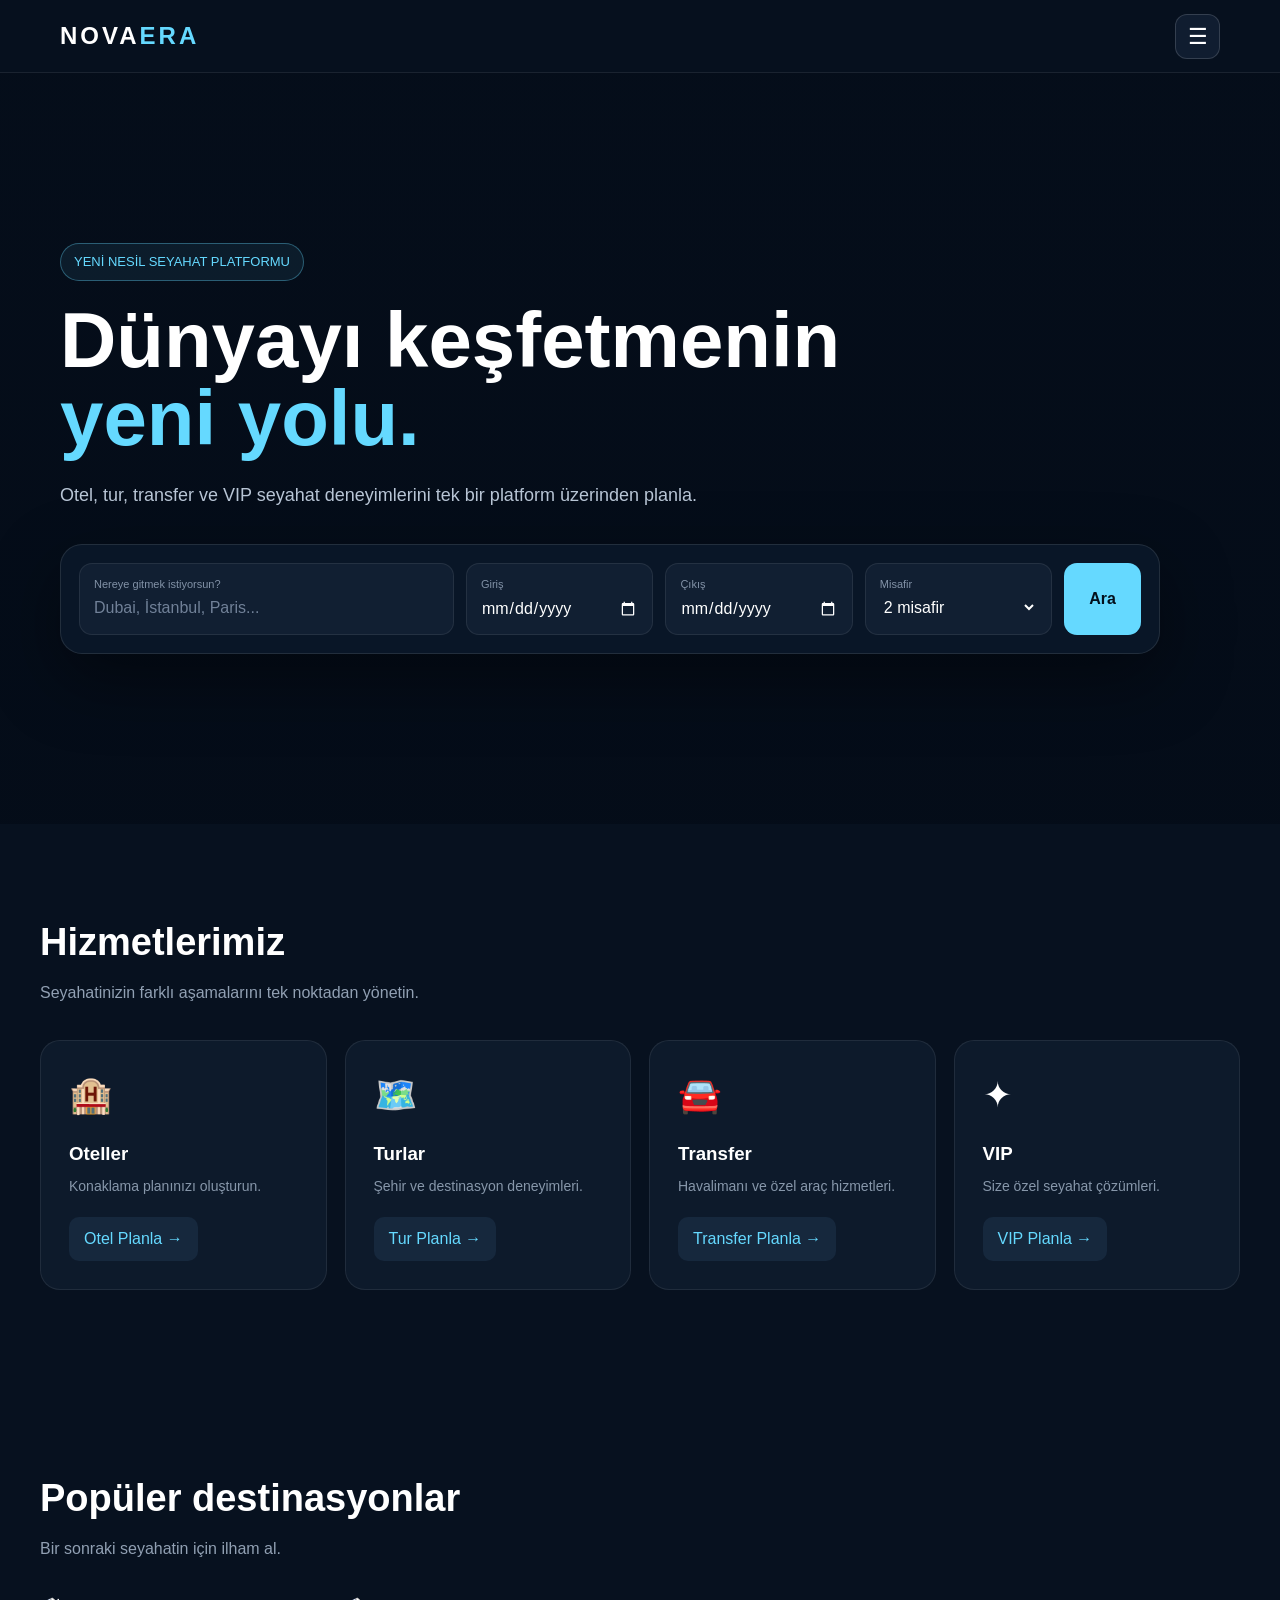
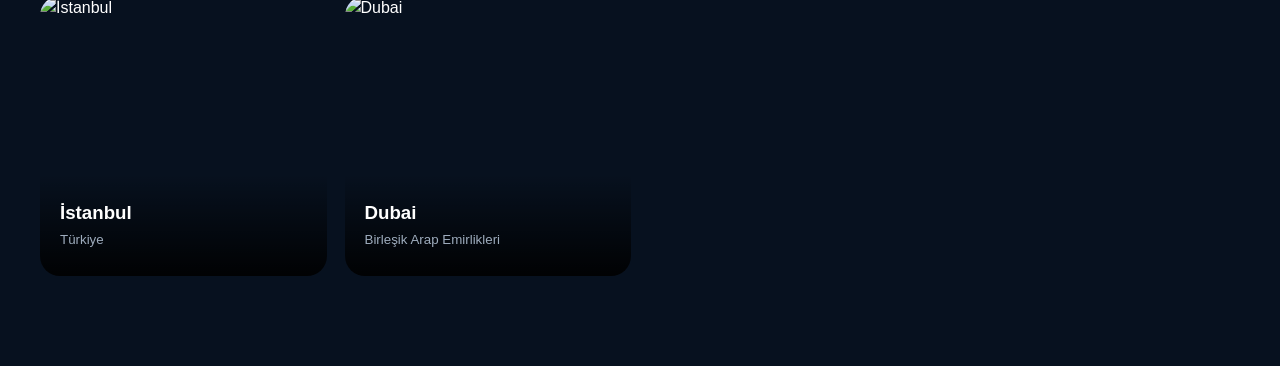
==== commit 7c7f017e: "Update index.html" ====
--- a/index.html
+++ b/index.html
@@ -1,13 +1,20 @@
 <!DOCTYPE html>
 <html lang="tr">
 <head>
+
 <meta charset="UTF-8">
-<meta name="viewport" content="width=device-width, initial-scale=1.0">
+
+<meta
+  name="viewport"
+  content="width=device-width, initial-scale=1.0"
+>
 
 <title>NOVAERA — Yeni Nesil Seyahat</title>
 
-<meta name="description"
-content="NOVAERA ile otel, tur, transfer ve VIP seyahat deneyimlerini planla.">
+<meta
+  name="description"
+  content="NOVAERA ile otel, tur, transfer ve VIP seyahat deneyimlerini planla."
+>
 
 <style>
 
@@ -28,6 +35,10 @@
   line-height:1.5;
 }
 
+body.modal-open{
+  overflow:hidden;
+}
+
 button,
 input,
 select,
@@ -44,6 +55,10 @@
   text-decoration:none;
 }
 
+.hidden{
+  display:none!important;
+}
+
 /* =========================
    HEADER
 ========================= */
@@ -52,7 +67,7 @@
   position:sticky;
   top:0;
   z-index:1000;
-  background:rgba(7,17,31,.94);
+  background:rgba(7,17,31,.95);
   backdrop-filter:blur(15px);
   border-bottom:1px solid rgba(255,255,255,.08);
 }
@@ -92,12 +107,12 @@
   position:absolute;
   right:20px;
   top:65px;
-  width:220px;
+  width:230px;
   background:#0d1a2b;
   border:1px solid rgba(255,255,255,.1);
   border-radius:16px;
   padding:10px;
-  box-shadow:0 20px 50px rgba(0,0,0,.4);
+  box-shadow:0 20px 50px rgba(0,0,0,.5);
 }
 
 .menu.show{
@@ -124,10 +139,14 @@
   align-items:center;
   position:relative;
   overflow:hidden;
+
   background:
-  linear-gradient(rgba(4,12,24,.72),rgba(4,12,24,.92)),
-  url("https://images.unsplash.com/photo-1469474968028-56623f02e42e?auto=format&fit=crop&w=1800&q=85")
-  center/cover;
+    linear-gradient(
+      rgba(4,12,24,.72),
+      rgba(4,12,24,.93)
+    ),
+    url("https://images.unsplash.com/photo-1469474968028-56623f02e42e?auto=format&fit=crop&w=1800&q=85")
+    center/cover;
 }
 
 .hero-inner{
@@ -172,13 +191,15 @@
 
 .search-box{
   max-width:1100px;
-  background:rgba(10,23,40,.95);
+  background:rgba(10,23,40,.96);
   border:1px solid rgba(255,255,255,.1);
   border-radius:22px;
   padding:18px;
+
   display:grid;
   grid-template-columns:2fr 1fr 1fr 1fr auto;
   gap:12px;
+
   box-shadow:0 25px 70px rgba(0,0,0,.4);
 }
 
@@ -202,6 +223,15 @@
   background:none;
   border:0;
   outline:0;
+  color:#fff;
+}
+
+.field input{
+  color-scheme:dark;
+}
+
+.field select option{
+  background:#111f32;
   color:#fff;
 }
 
@@ -219,6 +249,12 @@
   min-height:58px;
 }
 
+.search-btn:hover,
+.submit-btn:hover,
+.admin-login-btn:hover{
+  filter:brightness(1.08);
+}
+
 /* =========================
    SECTIONS
 ========================= */
@@ -288,6 +324,10 @@
   color:#65d9ff;
 }
 
+.card-btn:hover{
+  background:#203750;
+}
+
 /* =========================
    DESTINATIONS
 ========================= */
@@ -323,7 +363,10 @@
   right:0;
   bottom:0;
   padding:25px 20px;
-  background:linear-gradient(transparent,rgba(0,0,0,.9));
+  background:linear-gradient(
+    transparent,
+    rgba(0,0,0,.9)
+  );
 }
 
 .destination-info small{
@@ -413,6 +456,7 @@
   border:1px solid rgba(255,255,255,.08);
   border-radius:16px;
   padding:20px;
+
   display:flex;
   align-items:center;
   justify-content:space-between;
@@ -436,6 +480,7 @@
   padding:11px 18px;
   border-radius:10px;
   font-weight:700;
+  white-space:nowrap;
 }
 
 /* =========================
@@ -444,10 +489,14 @@
 
 .cta{
   text-align:center;
+
   background:
-  linear-gradient(rgba(6,15,28,.85),rgba(6,15,28,.95)),
-  url("https://images.unsplash.com/photo-1500534623283-312aade485b7?auto=format&fit=crop&w=1800&q=80")
-  center/cover;
+    linear-gradient(
+      rgba(6,15,28,.85),
+      rgba(6,15,28,.95)
+    ),
+    url("https://images.unsplash.com/photo-1500534623283-312aade485b7?auto=format&fit=crop&w=1800&q=80")
+    center/cover;
 }
 
 .cta h2{
@@ -467,6 +516,8 @@
   padding:14px 24px;
   border-radius:12px;
   font-weight:800;
+  border:0;
+  cursor:pointer;
 }
 
 /* =========================
@@ -482,9 +533,11 @@
 .footer-inner{
   max-width:1200px;
   margin:auto;
+
   display:flex;
   justify-content:space-between;
   gap:20px;
+
   color:#718095;
   font-size:13px;
 }
@@ -496,11 +549,16 @@
 .modal{
   position:fixed;
   inset:0;
-  background:rgba(0,0,0,.75);
+
+  background:rgba(0,0,0,.78);
+
   z-index:3000;
+
   display:none;
+
   align-items:center;
   justify-content:center;
+
   padding:20px;
 }
 
@@ -513,10 +571,14 @@
   max-width:550px;
   max-height:90vh;
   overflow:auto;
+
   background:#0c192a;
+
   border:1px solid rgba(255,255,255,.1);
   border-radius:22px;
+
   padding:25px;
+
   position:relative;
 }
 
@@ -524,13 +586,22 @@
   position:absolute;
   right:18px;
   top:15px;
+
   border:0;
   background:none;
   color:#fff;
+
   font-size:25px;
 }
 
 .modal-box h2{
+  margin-bottom:6px;
+  padding-right:30px;
+}
+
+.modal-subtitle{
+  color:#8291a4;
+  font-size:14px;
   margin-bottom:20px;
 }
 
@@ -549,12 +620,22 @@
 .form-group textarea,
 .form-group select{
   width:100%;
+
   padding:13px;
+
   border-radius:11px;
   border:1px solid rgba(255,255,255,.1);
+
   outline:none;
+
   background:#111f32;
   color:#fff;
+}
+
+.form-group input:focus,
+.form-group textarea:focus,
+.form-group select:focus{
+  border-color:#65d9ff;
 }
 
 .form-group textarea{
@@ -562,15 +643,92 @@
   resize:vertical;
 }
 
+.form-row{
+  display:grid;
+  grid-template-columns:1fr 1fr;
+  gap:12px;
+}
+
 .submit-btn{
   width:100%;
   padding:14px;
+
   border:0;
   border-radius:12px;
+
   background:#65d9ff;
   color:#03101c;
+
   font-weight:800;
   margin-top:8px;
+}
+
+.submit-btn:disabled{
+  opacity:.6;
+  cursor:not-allowed;
+}
+
+.success-box{
+  text-align:center;
+  padding:20px 5px;
+}
+
+.success-icon{
+  font-size:55px;
+  margin-bottom:10px;
+}
+
+.booking-number{
+  display:inline-block;
+  margin:15px 0;
+  padding:12px 16px;
+
+  border-radius:10px;
+
+  background:#111f32;
+  border:1px solid rgba(101,217,255,.25);
+
+  color:#65d9ff;
+
+  font-weight:800;
+  letter-spacing:1px;
+}
+
+/* =========================
+   TOAST
+========================= */
+
+.toast{
+  position:fixed;
+
+  left:50%;
+  bottom:25px;
+
+  transform:translate(-50%,120px);
+
+  z-index:5000;
+
+  max-width:calc(100% - 30px);
+
+  background:#102238;
+  border:1px solid rgba(101,217,255,.25);
+
+  color:#fff;
+
+  padding:14px 18px;
+
+  border-radius:12px;
+
+  box-shadow:0 15px 40px rgba(0,0,0,.4);
+
+  transition:.3s;
+
+  opacity:0;
+}
+
+.toast.show{
+  transform:translate(-50%,0);
+  opacity:1;
 }
 
 /* =========================
@@ -589,18 +747,24 @@
 
 .admin-login{
   min-height:100vh;
+
   display:flex;
   justify-content:center;
   align-items:center;
+
   padding:20px;
 }
 
 .admin-login-box{
   width:100%;
   max-width:420px;
+
   background:#0d1a2b;
+
   border:1px solid rgba(255,255,255,.1);
+
   border-radius:20px;
+
   padding:30px;
 }
 
@@ -615,23 +779,41 @@
 
 .admin-input{
   width:100%;
+
   padding:14px;
+
   background:#111f32;
+
   border:1px solid rgba(255,255,255,.1);
+
   color:#fff;
+
   border-radius:11px;
+
   margin-bottom:12px;
+
   outline:none;
 }
 
 .admin-login-btn{
   width:100%;
+
   padding:14px;
+
   border:0;
   border-radius:11px;
+
   background:#65d9ff;
   color:#03101c;
+
   font-weight:800;
+}
+
+.admin-error{
+  color:#ff7b7b;
+  font-size:13px;
+  margin-top:12px;
+  min-height:18px;
 }
 
 .admin-dashboard{
@@ -644,10 +826,13 @@
 
 .admin-top{
   padding:20px;
+
   border-bottom:1px solid rgba(255,255,255,.08);
+
   display:flex;
   align-items:center;
   justify-content:space-between;
+
   gap:20px;
 }
 
@@ -655,11 +840,33 @@
   letter-spacing:2px;
 }
 
+.admin-top small{
+  display:block;
+  color:#75859a;
+  margin-top:3px;
+}
+
 .admin-logout{
   border:1px solid rgba(255,255,255,.1);
+
   background:#111f32;
+
   color:#fff;
+
   padding:10px 15px;
+
+  border-radius:10px;
+}
+
+.admin-back{
+  border:1px solid rgba(255,255,255,.1);
+
+  background:#111f32;
+
+  color:#fff;
+
+  padding:10px 15px;
+
   border-radius:10px;
 }
 
@@ -673,13 +880,17 @@
   display:grid;
   grid-template-columns:repeat(4,1fr);
   gap:15px;
+
   margin-bottom:30px;
 }
 
 .stat{
   background:#0d1a2b;
+
   border:1px solid rgba(255,255,255,.08);
+
   border-radius:16px;
+
   padding:20px;
 }
 
@@ -693,23 +904,51 @@
   margin-top:5px;
 }
 
+.admin-toolbar{
+  display:flex;
+  justify-content:space-between;
+  align-items:center;
+
+  gap:15px;
+
+  margin-bottom:15px;
+}
+
+.refresh-btn{
+  border:1px solid rgba(255,255,255,.1);
+
+  background:#111f32;
+
+  color:#65d9ff;
+
+  padding:10px 15px;
+
+  border-radius:10px;
+}
+
 .admin-table-wrap{
   overflow:auto;
+
   background:#0d1a2b;
+
   border:1px solid rgba(255,255,255,.08);
+
   border-radius:16px;
 }
 
 .admin-table{
   width:100%;
-  min-width:850px;
+  min-width:1050px;
+
   border-collapse:collapse;
 }
 
 .admin-table th,
 .admin-table td{
   text-align:left;
+
   padding:15px;
+
   border-bottom:1px solid rgba(255,255,255,.06);
 }
 
@@ -724,18 +963,38 @@
 
 .status{
   display:inline-block;
+
   padding:5px 9px;
+
   border-radius:20px;
+
   background:#16283d;
+
   color:#65d9ff;
+
   font-size:12px;
+}
+
+.admin-status-select{
+  background:#111f32;
+  color:#fff;
+
+  border:1px solid rgba(255,255,255,.1);
+
+  border-radius:8px;
+
+  padding:8px;
 }
 
 .admin-action{
   border:0;
+
   background:#16283d;
+
   color:#65d9ff;
+
   padding:8px 12px;
+
   border-radius:8px;
 }
 
@@ -826,12 +1085,37 @@
     padding:65px 15px;
   }
 
+  .form-row{
+    grid-template-columns:1fr;
+  }
+
+  .admin-top{
+    align-items:flex-start;
+    flex-direction:column;
+  }
+
+  .admin-toolbar{
+    align-items:flex-start;
+    flex-direction:column;
+  }
+
+}
+
+/* =========================
+   LOADING
+========================= */
+
+.loading{
+  opacity:.65;
+  pointer-events:none;
 }
 
 </style>
+
 </head>
 
 <body>
+
 
 <!-- =====================================================
      NORMAL SITE
@@ -839,6 +1123,7 @@
 
 <div id="normalSite">
 
+
 <header>
 
   <div class="nav">
@@ -850,8 +1135,11 @@
     <button
       class="menu-btn"
       id="menuBtn"
-      type="button">
+      type="button"
+      aria-label="Menüyü aç">
+
       ☰
+
     </button>
 
     <nav
@@ -859,9 +1147,13 @@
       id="menu">
 
       <a href="#services">Hizmetler</a>
+
       <a href="#destinations">Destinasyonlar</a>
+
       <a href="#experiences">Deneyimler</a>
+
       <a href="#contact">İletişim</a>
+
       <a href="#admin">Admin</a>
 
     </nav>
@@ -901,7 +1193,8 @@
         <input
           id="destinationInput"
           type="text"
-          placeholder="Dubai, İstanbul, Paris...">
+          placeholder="Dubai, İstanbul, Paris..."
+          autocomplete="off">
 
       </div>
 
@@ -1166,166 +1459,4 @@
         data-destination="Paris">
 
         <img
-          src="https://images.unsplash.com/photo-1502602898657-3e91760cbb34?auto=format&fit=crop&w=900&q=80"
-          alt="Paris">
-
-        <div class="destination-info">
-
-          <h3>Paris</h3>
-
-          <small>Fransa</small>
-
-        </div>
-
-      </div>
-
-
-      <div
-        class="destination"
-        data-destination="Maldivler">
-
-        <img
-          src="https://images.unsplash.com/photo-1514282401047-d79a71a590e8?auto=format&fit=crop&w=900&q=80"
-          alt="Maldivler">
-
-        <div class="destination-info">
-
-          <h3>Maldivler</h3>
-
-          <small>Hint Okyanusu</small>
-
-        </div>
-
-      </div>
-
-    </div>
-
-  </div>
-
-</section>
-
-
-<!-- EXPERIENCES -->
-
-<section id="experiences">
-
-  <div class="container">
-
-    <h2 class="section-title">
-      Öne çıkan deneyimler
-    </h2>
-
-    <p class="section-text">
-      Seyahatinizi sıradan bir tatilden daha fazlasına dönüştürün.
-    </p>
-
-
-    <div class="experiences">
-
-
-      <div class="experience">
-
-        <img
-          src="https://images.unsplash.com/photo-1524231757912-21f4fe3a7200?auto=format&fit=crop&w=1000&q=80"
-          alt="İstanbul">
-
-        <div class="experience-content">
-
-          <h3>İstanbul Weekend</h3>
-
-          <p>
-            Şehrin kültürünü, gastronomisini ve gece hayatını
-            keşfetmeye yönelik özel plan.
-          </p>
-
-        </div>
-
-      </div>
-
-
-      <div class="experience">
-
-        <img
-          src="https://images.unsplash.com/photo-1512453979798-5ea266f8880c?auto=format&fit=crop&w=1000&q=80"
-          alt="Dubai">
-
-        <div class="experience-content">
-
-          <h3>Dubai Experience</h3>
-
-          <p>
-            Modern şehir hayatı, lüks konaklama ve özel deneyimler.
-          </p>
-
-        </div>
-
-      </div>
-
-
-      <div class="experience">
-
-        <img
-          src="https://images.unsplash.com/photo-1514282401047-d79a71a590e8?auto=format&fit=crop&w=1000&q=80"
-          alt="Maldivler">
-
-        <div class="experience-content">
-
-          <h3>Maldivler Escape</h3>
-
-          <p>
-            Sakinlik, deniz ve özel konaklama deneyimini
-            bir araya getiren seyahat.
-          </p>
-
-        </div>
-
-      </div>
-
-
-    </div>
-
-  </div>
-
-</section>
-
-
-<!-- WHY -->
-
-<section>
-
-  <div class="container">
-
-    <h2 class="section-title">
-      Neden NOVAERA?
-    </h2>
-
-    <p class="section-text">
-      Seyahat planlamasını daha kolay ve daha modern hale getirmek için.
-    </p>
-
-
-    <div class="why">
-
-      <div class="why-card">
-
-        <strong>Tek platform</strong>
-
-        <span>
-          Otel, tur, transfer ve VIP hizmetlerini tek yerde planlayın.
-        </span>
-
-      </div>
-
-
-      <div class="why-card">
-
-        <strong>Modern deneyim</strong>
-
-        <span>
-          Mobil uyumlu ve sade bir seyahat deneyimi.
-        </span>
-
-      </div>
-
-
-      <div class="why-car
+          src="https://images.unsplash.com/photo-1502602898657-3e91760cbb34?auto=format
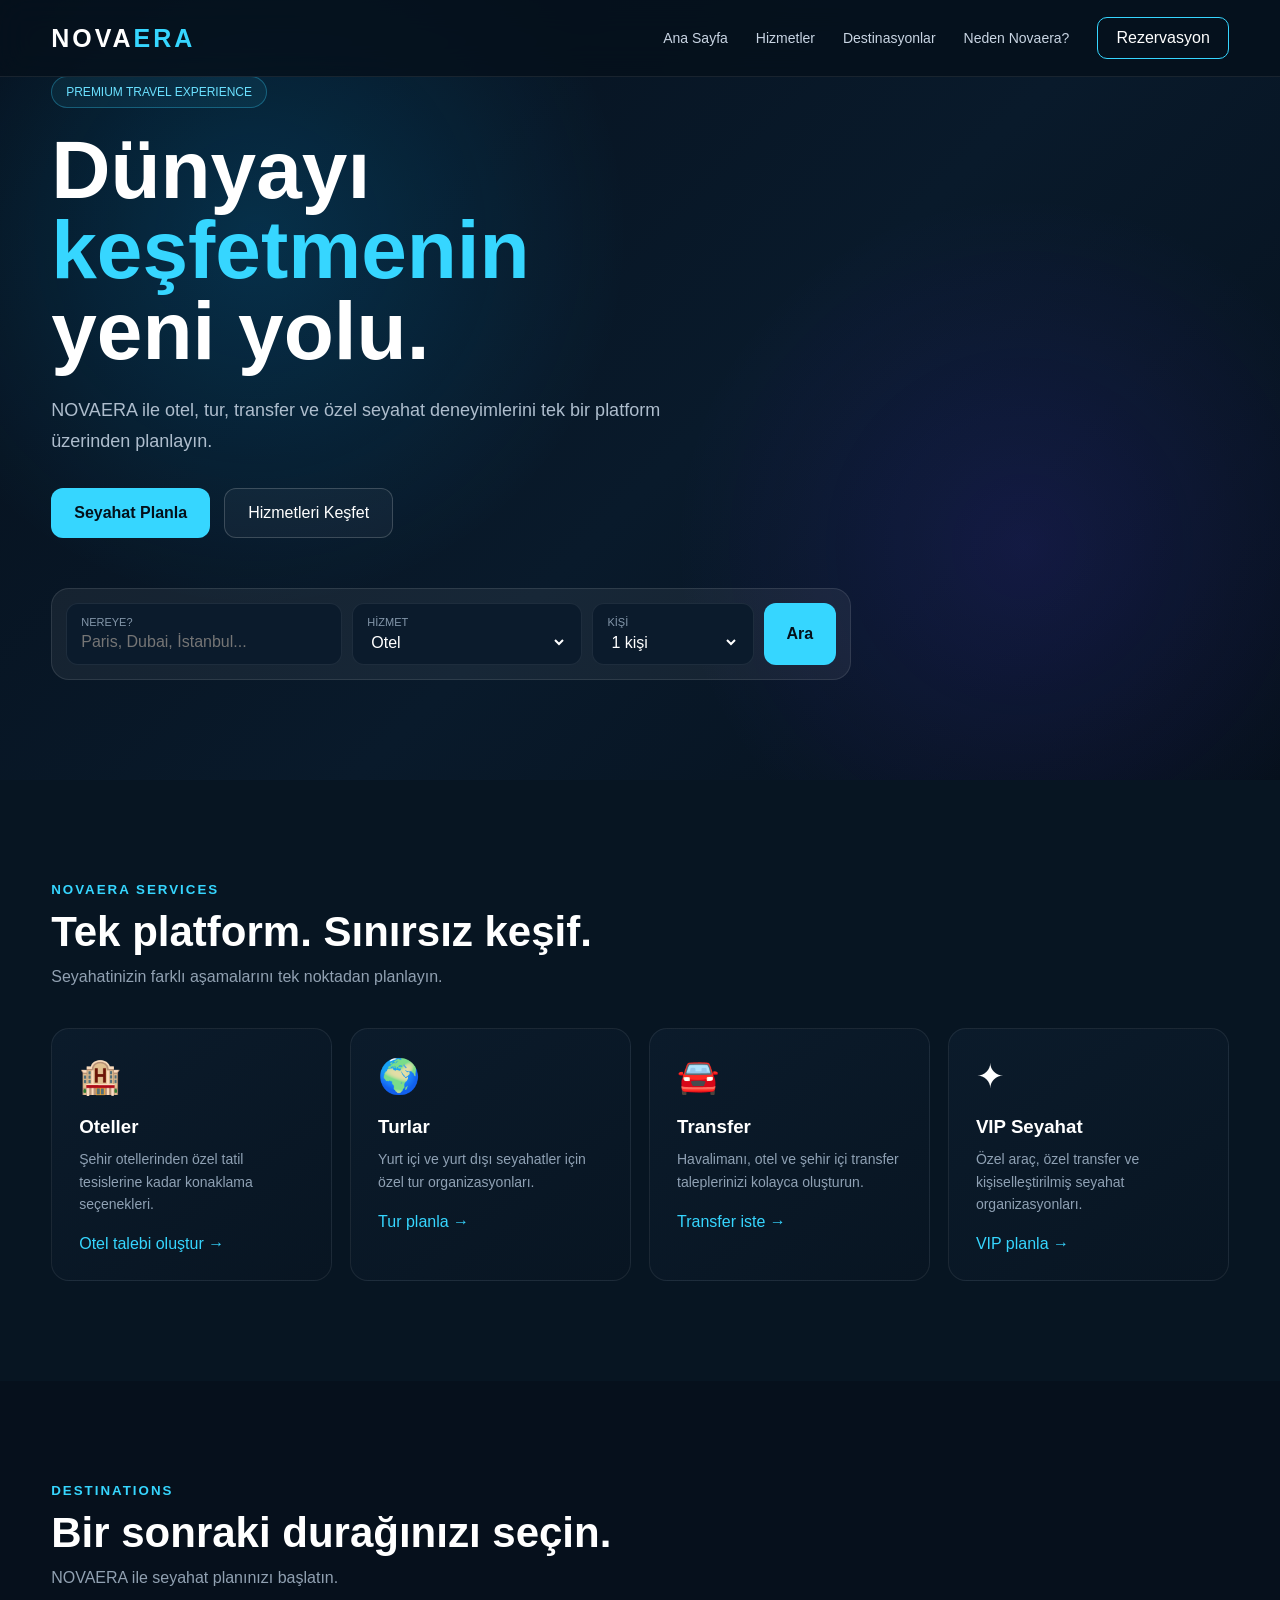
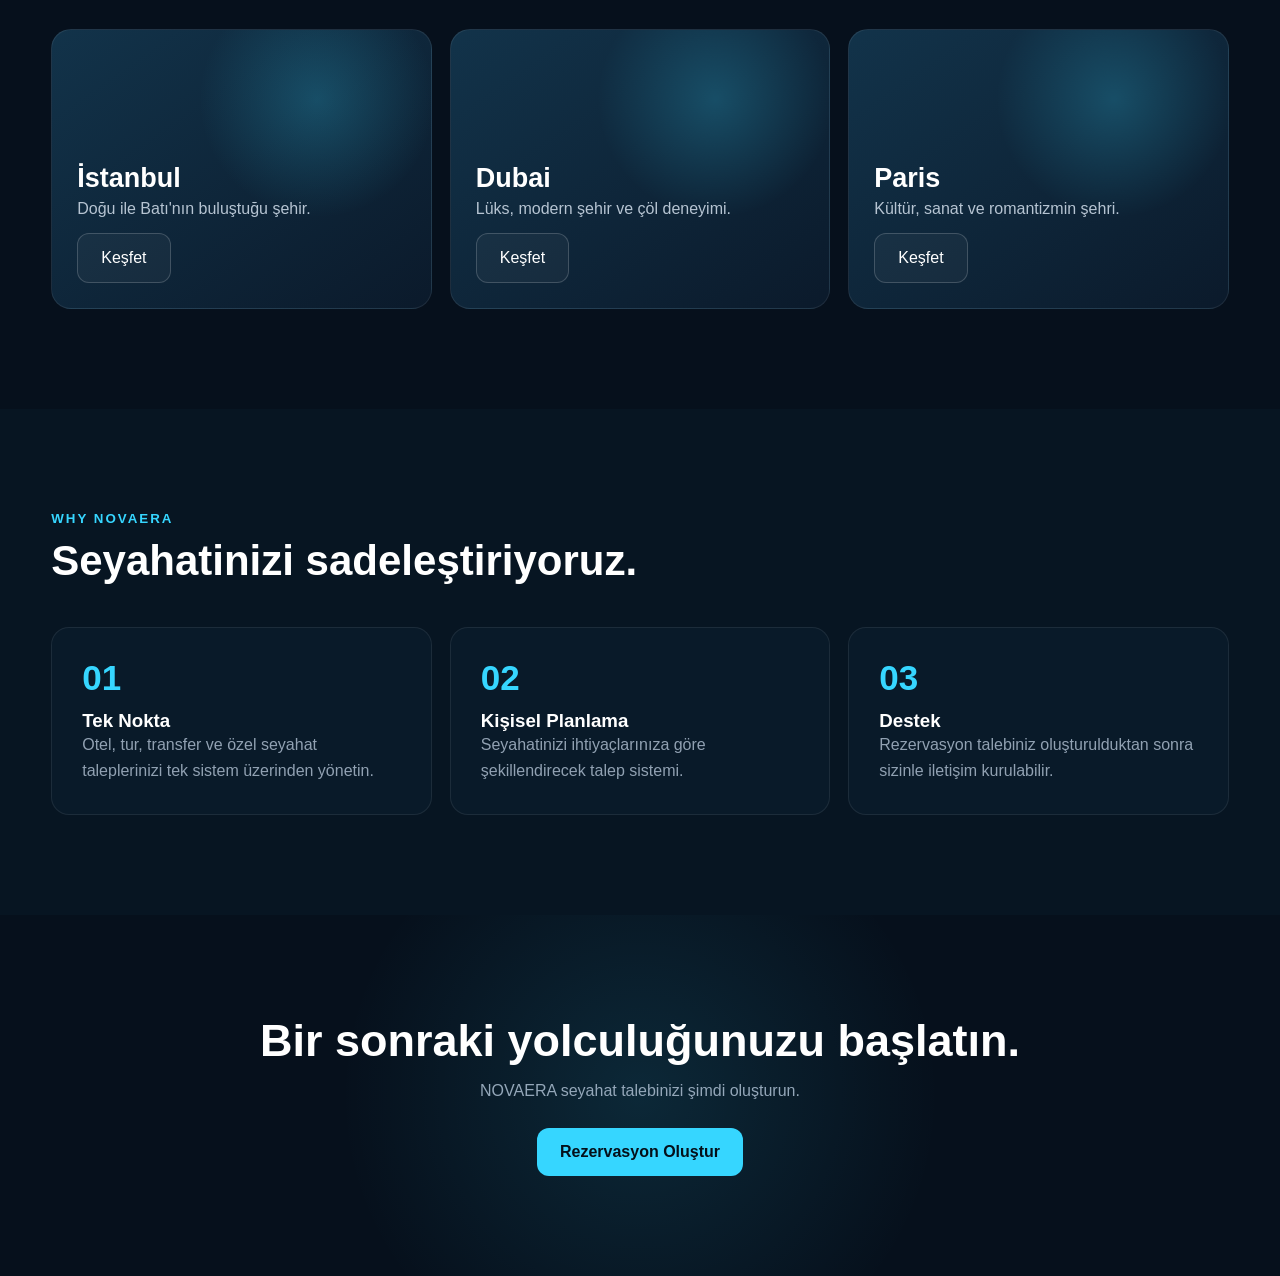
==== commit b19357e5: "Create index.html" ====
--- a/index.html
+++ b/index.html
@@ -1,27 +1,17 @@
 <!DOCTYPE html>
 <html lang="tr">
 <head>
-
 <meta charset="UTF-8">
-
-<meta
-  name="viewport"
-  content="width=device-width, initial-scale=1.0"
->
-
-<title>NOVAERA — Yeni Nesil Seyahat</title>
-
-<meta
-  name="description"
-  content="NOVAERA ile otel, tur, transfer ve VIP seyahat deneyimlerini planla."
->
+<meta name="viewport" content="width=device-width, initial-scale=1.0">
+<meta name="theme-color" content="#07111f">
+<meta name="description" content="NOVAERA - Dünyayı keşfetmenin yeni yolu. Otel, tur, transfer ve VIP seyahat hizmetleri.">
+<title>NOVAERA | Dünyayı Keşfetmenin Yeni Yolu</title>
 
 <style>
-
 *{
-  box-sizing:border-box;
   margin:0;
   padding:0;
+  box-sizing:border-box;
 }
 
 html{
@@ -30,13 +20,9 @@
 
 body{
   font-family:Arial,Helvetica,sans-serif;
-  background:#07111f;
+  background:#06101c;
   color:#fff;
-  line-height:1.5;
-}
-
-body.modal-open{
-  overflow:hidden;
+  overflow-x:hidden;
 }
 
 button,
@@ -55,510 +41,380 @@
   text-decoration:none;
 }
 
-.hidden{
-  display:none!important;
-}
-
-/* =========================
-   HEADER
-========================= */
-
-header{
-  position:sticky;
+.container{
+  width:min(1180px,92%);
+  margin:auto;
+}
+
+/* NAVBAR */
+
+.navbar{
+  position:fixed;
   top:0;
+  left:0;
+  right:0;
   z-index:1000;
-  background:rgba(7,17,31,.95);
-  backdrop-filter:blur(15px);
+  background:rgba(6,16,28,.82);
+  backdrop-filter:blur(16px);
   border-bottom:1px solid rgba(255,255,255,.08);
 }
 
-.nav{
-  max-width:1200px;
-  margin:auto;
-  height:72px;
-  padding:0 20px;
+.nav-inner{
+  height:76px;
   display:flex;
   align-items:center;
   justify-content:space-between;
 }
 
 .logo{
-  font-size:24px;
-  font-weight:800;
+  font-size:25px;
+  font-weight:900;
   letter-spacing:3px;
 }
 
 .logo span{
-  color:#65d9ff;
+  color:#36d6ff;
+}
+
+.nav-links{
+  display:flex;
+  gap:28px;
+  align-items:center;
+}
+
+.nav-links a{
+  color:#c9d5e3;
+  font-size:14px;
+  transition:.25s;
+}
+
+.nav-links a:hover{
+  color:#36d6ff;
+}
+
+.nav-btn{
+  border:1px solid #36d6ff;
+  background:transparent;
+  color:#fff;
+  padding:11px 18px;
+  border-radius:10px;
 }
 
 .menu-btn{
-  width:45px;
-  height:45px;
-  border:1px solid rgba(255,255,255,.15);
-  border-radius:12px;
-  background:#101d30;
-  color:#fff;
-  font-size:22px;
-}
-
-.menu{
   display:none;
-  position:absolute;
-  right:20px;
-  top:65px;
-  width:230px;
-  background:#0d1a2b;
-  border:1px solid rgba(255,255,255,.1);
-  border-radius:16px;
-  padding:10px;
-  box-shadow:0 20px 50px rgba(0,0,0,.5);
-}
-
-.menu.show{
-  display:block;
-}
-
-.menu a{
-  display:block;
-  padding:13px;
-  border-radius:10px;
-}
-
-.menu a:hover{
-  background:#15253b;
-}
-
-/* =========================
-   HERO
-========================= */
+  background:none;
+  border:0;
+  color:white;
+  font-size:28px;
+}
+
+/* HERO */
 
 .hero{
-  min-height:650px;
+  min-height:760px;
+  padding-top:76px;
   display:flex;
   align-items:center;
   position:relative;
-  overflow:hidden;
-
   background:
-    linear-gradient(
-      rgba(4,12,24,.72),
-      rgba(4,12,24,.93)
-    ),
-    url("https://images.unsplash.com/photo-1469474968028-56623f02e42e?auto=format&fit=crop&w=1800&q=85")
-    center/cover;
-}
-
-.hero-inner{
-  width:100%;
-  max-width:1200px;
-  margin:auto;
-  padding:80px 20px;
+    radial-gradient(circle at 20% 30%,rgba(0,174,255,.18),transparent 32%),
+    radial-gradient(circle at 80% 70%,rgba(90,55,255,.14),transparent 30%),
+    linear-gradient(135deg,#06101c,#091a2b 55%,#06101c);
+}
+
+.hero-content{
+  max-width:800px;
 }
 
 .badge{
   display:inline-block;
-  padding:8px 13px;
-  border:1px solid rgba(101,217,255,.35);
-  border-radius:30px;
-  color:#65d9ff;
-  background:rgba(101,217,255,.08);
-  margin-bottom:20px;
-  font-size:13px;
+  padding:8px 14px;
+  border:1px solid rgba(54,214,255,.3);
+  border-radius:100px;
+  color:#6be1ff;
+  background:rgba(54,214,255,.07);
+  font-size:12px;
+  margin-bottom:22px;
 }
 
 .hero h1{
-  font-size:clamp(42px,7vw,78px);
-  line-height:1;
-  max-width:850px;
-  margin-bottom:25px;
+  font-size:clamp(45px,7vw,82px);
+  line-height:.98;
+  margin-bottom:24px;
 }
 
 .hero h1 span{
-  color:#65d9ff;
+  color:#36d6ff;
 }
 
 .hero p{
-  max-width:700px;
-  color:#b8c5d5;
+  color:#aebdcd;
   font-size:18px;
-  margin-bottom:35px;
-}
-
-/* =========================
-   SEARCH
-========================= */
+  line-height:1.7;
+  max-width:680px;
+}
+
+.hero-actions{
+  display:flex;
+  gap:14px;
+  margin-top:32px;
+  flex-wrap:wrap;
+}
+
+.primary{
+  border:0;
+  background:#36d6ff;
+  color:#04101a;
+  padding:15px 23px;
+  border-radius:12px;
+  font-weight:800;
+}
+
+.secondary{
+  border:1px solid rgba(255,255,255,.18);
+  background:rgba(255,255,255,.04);
+  color:#fff;
+  padding:15px 23px;
+  border-radius:12px;
+}
+
+/* SEARCH */
 
 .search-box{
-  max-width:1100px;
-  background:rgba(10,23,40,.96);
+  margin-top:50px;
+  padding:14px;
+  background:rgba(255,255,255,.06);
   border:1px solid rgba(255,255,255,.1);
-  border-radius:22px;
-  padding:18px;
-
+  border-radius:18px;
   display:grid;
-  grid-template-columns:2fr 1fr 1fr 1fr auto;
-  gap:12px;
-
-  box-shadow:0 25px 70px rgba(0,0,0,.4);
+  grid-template-columns:1.2fr 1fr .7fr auto;
+  gap:10px;
 }
 
 .field{
-  background:#111f32;
+  background:#0b1b2c;
   border:1px solid rgba(255,255,255,.08);
-  border-radius:13px;
+  border-radius:12px;
   padding:12px 14px;
 }
 
 .field label{
   display:block;
+  color:#8497aa;
   font-size:11px;
-  color:#8292a7;
-  margin-bottom:4px;
+  margin-bottom:5px;
 }
 
 .field input,
 .field select{
   width:100%;
   background:none;
+  color:#fff;
   border:0;
   outline:0;
-  color:#fff;
-}
-
-.field input{
-  color-scheme:dark;
-}
-
-.field select option{
-  background:#111f32;
-  color:#fff;
-}
-
-.field input::placeholder{
-  color:#718198;
-}
-
-.search-btn{
-  border:0;
-  border-radius:13px;
-  background:#65d9ff;
-  color:#03101c;
-  font-weight:800;
-  padding:0 25px;
-  min-height:58px;
-}
-
-.search-btn:hover,
-.submit-btn:hover,
-.admin-login-btn:hover{
-  filter:brightness(1.08);
-}
-
-/* =========================
-   SECTIONS
-========================= */
+}
+
+.field option{
+  background:#0b1b2c;
+}
+
+/* SECTIONS */
 
 section{
-  padding:90px 20px;
-}
-
-.container{
-  max-width:1200px;
-  margin:auto;
-}
-
-.section-title{
-  font-size:38px;
-  margin-bottom:10px;
-}
-
-.section-text{
-  color:#91a0b3;
-  margin-bottom:35px;
-}
-
-/* =========================
-   SERVICES
-========================= */
+  padding:100px 0;
+}
+
+.section-head{
+  margin-bottom:42px;
+}
+
+.section-head small{
+  color:#36d6ff;
+  text-transform:uppercase;
+  letter-spacing:2px;
+  font-weight:bold;
+}
+
+.section-head h2{
+  font-size:42px;
+  margin-top:10px;
+}
+
+.section-head p{
+  color:#91a1b2;
+  margin-top:12px;
+}
+
+/* SERVICES */
 
 .services{
+  background:#071522;
+}
+
+.grid{
   display:grid;
   grid-template-columns:repeat(4,1fr);
   gap:18px;
 }
 
-.service-card{
-  background:#0d1a2b;
+.card{
+  padding:27px;
+  background:linear-gradient(145deg,#0b1b2b,#081522);
   border:1px solid rgba(255,255,255,.08);
-  padding:28px;
-  border-radius:20px;
+  border-radius:18px;
   transition:.25s;
 }
 
-.service-card:hover{
+.card:hover{
   transform:translateY(-5px);
-  border-color:#65d9ff;
-}
-
-.service-icon{
-  font-size:35px;
-  margin-bottom:18px;
-}
-
-.service-card h3{
-  margin-bottom:8px;
-}
-
-.service-card p{
-  color:#8797aa;
+  border-color:rgba(54,214,255,.35);
+}
+
+.icon{
+  font-size:34px;
+  margin-bottom:20px;
+}
+
+.card h3{
+  margin-bottom:10px;
+}
+
+.card p{
+  color:#8fa1b4;
   font-size:14px;
-  margin-bottom:20px;
-}
-
-.card-btn{
+  line-height:1.6;
+}
+
+.card button{
+  margin-top:20px;
+  background:transparent;
   border:0;
-  padding:10px 15px;
-  border-radius:10px;
-  background:#16283d;
-  color:#65d9ff;
-}
-
-.card-btn:hover{
-  background:#203750;
-}
-
-/* =========================
-   DESTINATIONS
-========================= */
+  color:#36d6ff;
+  padding:0;
+}
+
+/* DESTINATIONS */
 
 .destinations{
-  display:grid;
-  grid-template-columns:repeat(4,1fr);
-  gap:18px;
-}
-
-.destination{
-  height:280px;
-  border-radius:20px;
-  overflow:hidden;
-  position:relative;
-  cursor:pointer;
-}
-
-.destination img{
-  width:100%;
-  height:100%;
-  object-fit:cover;
-  transition:.4s;
-}
-
-.destination:hover img{
-  transform:scale(1.08);
-}
-
-.destination-info{
-  position:absolute;
-  left:0;
-  right:0;
-  bottom:0;
-  padding:25px 20px;
-  background:linear-gradient(
-    transparent,
-    rgba(0,0,0,.9)
-  );
-}
-
-.destination-info small{
-  color:#9eacbd;
-}
-
-/* =========================
-   EXPERIENCES
-========================= */
-
-.experiences{
-  display:grid;
-  grid-template-columns:repeat(3,1fr);
-  gap:20px;
-}
-
-.experience{
-  background:#0d1a2b;
-  border:1px solid rgba(255,255,255,.08);
-  border-radius:20px;
-  overflow:hidden;
-}
-
-.experience img{
-  width:100%;
-  height:220px;
-  object-fit:cover;
-}
-
-.experience-content{
-  padding:22px;
-}
-
-.experience-content p{
-  color:#8c9bad;
-  font-size:14px;
-}
-
-/* =========================
-   WHY
-========================= */
-
-.why{
+  background:#06101c;
+}
+
+.destination-grid{
   display:grid;
   grid-template-columns:repeat(3,1fr);
   gap:18px;
 }
 
-.why-card{
+.destination{
+  min-height:280px;
   padding:25px;
+  border-radius:20px;
+  display:flex;
+  flex-direction:column;
+  justify-content:flex-end;
+  overflow:hidden;
+  position:relative;
+  background:linear-gradient(145deg,#12334a,#0b1a2b);
+  border:1px solid rgba(255,255,255,.08);
+}
+
+.destination:before{
+  content:"";
+  position:absolute;
+  inset:0;
+  background:radial-gradient(circle at 70% 25%,rgba(54,214,255,.22),transparent 35%);
+}
+
+.destination>*{
+  position:relative;
+}
+
+.destination h3{
+  font-size:27px;
+}
+
+.destination p{
+  color:#b6c4d2;
+  margin-top:6px;
+}
+
+/* WHY */
+
+.why{
+  background:#071522;
+}
+
+.why-grid{
+  display:grid;
+  grid-template-columns:repeat(3,1fr);
+  gap:18px;
+}
+
+.why-item{
+  padding:30px;
+  border:1px solid rgba(255,255,255,.08);
   border-radius:18px;
-  background:#0d1a2b;
-  border:1px solid rgba(255,255,255,.08);
-}
-
-.why-card strong{
+  background:#091a29;
+}
+
+.why-item strong{
   display:block;
-  font-size:20px;
-  margin-bottom:8px;
-}
-
-.why-card span{
-  color:#8797aa;
-  font-size:14px;
-}
-
-/* =========================
-   RESULTS
-========================= */
-
-.results-section{
-  display:none;
-  background:#091625;
-}
-
-.results-section.show{
-  display:block;
-}
-
-.results{
-  display:grid;
-  gap:15px;
-}
-
-.result-card{
-  background:#0d1a2b;
-  border:1px solid rgba(255,255,255,.08);
-  border-radius:16px;
-  padding:20px;
-
-  display:flex;
-  align-items:center;
-  justify-content:space-between;
-  gap:20px;
-}
-
-.result-type{
-  color:#65d9ff;
-  font-size:13px;
-  margin-bottom:5px;
-}
-
-.result-card p{
-  color:#8d9bae;
-}
-
-.result-action{
-  border:0;
-  background:#65d9ff;
-  color:#03101c;
-  padding:11px 18px;
-  border-radius:10px;
-  font-weight:700;
-  white-space:nowrap;
-}
-
-/* =========================
-   CTA
-========================= */
+  font-size:35px;
+  color:#36d6ff;
+  margin-bottom:12px;
+}
+
+.why-item p{
+  color:#91a1b2;
+  line-height:1.6;
+}
+
+/* CTA */
 
 .cta{
   text-align:center;
-
   background:
-    linear-gradient(
-      rgba(6,15,28,.85),
-      rgba(6,15,28,.95)
-    ),
-    url("https://images.unsplash.com/photo-1500534623283-312aade485b7?auto=format&fit=crop&w=1800&q=80")
-    center/cover;
+    radial-gradient(circle at center,rgba(54,214,255,.12),transparent 45%),
+    #06101c;
 }
 
 .cta h2{
-  font-size:42px;
+  font-size:45px;
   margin-bottom:15px;
 }
 
 .cta p{
-  color:#9baabd;
-  margin-bottom:25px;
-}
-
-.cta-btn{
-  display:inline-block;
-  background:#65d9ff;
-  color:#03101c;
-  padding:14px 24px;
-  border-radius:12px;
-  font-weight:800;
-  border:0;
-  cursor:pointer;
-}
-
-/* =========================
-   FOOTER
-========================= */
+  color:#94a7b9;
+  margin-bottom:28px;
+}
+
+/* FOOTER */
 
 footer{
-  padding:40px 20px;
-  background:#040b14;
-  border-top:1px solid rgba(255,255,255,.07);
+  border-top:1px solid rgba(255,255,255,.08);
+  padding:35px 0;
+  background:#040b13;
 }
 
 .footer-inner{
-  max-width:1200px;
-  margin:auto;
-
   display:flex;
   justify-content:space-between;
   gap:20px;
-
-  color:#718095;
+  color:#718396;
   font-size:13px;
 }
 
-/* =========================
-   MODAL
-========================= */
+/* MODAL */
 
 .modal{
   position:fixed;
   inset:0;
-
-  background:rgba(0,0,0,.78);
-
-  z-index:3000;
-
+  background:rgba(0,0,0,.72);
+  backdrop-filter:blur(8px);
   display:none;
-
   align-items:center;
   justify-content:center;
-
+  z-index:3000;
   padding:20px;
 }
 
@@ -567,477 +423,293 @@
 }
 
 .modal-box{
-  width:100%;
-  max-width:550px;
+  width:min(600px,100%);
   max-height:90vh;
   overflow:auto;
-
-  background:#0c192a;
-
-  border:1px solid rgba(255,255,255,.1);
-  border-radius:22px;
-
-  padding:25px;
-
-  position:relative;
-}
-
-.close{
-  position:absolute;
-  right:18px;
-  top:15px;
-
-  border:0;
-  background:none;
-  color:#fff;
-
-  font-size:25px;
-}
-
-.modal-box h2{
-  margin-bottom:6px;
-  padding-right:30px;
-}
-
-.modal-subtitle{
-  color:#8291a4;
-  font-size:14px;
-  margin-bottom:20px;
-}
-
-.form-group{
-  margin-bottom:14px;
-}
-
-.form-group label{
-  display:block;
-  color:#91a0b3;
-  font-size:13px;
-  margin-bottom:6px;
-}
-
-.form-group input,
-.form-group textarea,
-.form-group select{
-  width:100%;
-
-  padding:13px;
-
-  border-radius:11px;
-  border:1px solid rgba(255,255,255,.1);
-
-  outline:none;
-
-  background:#111f32;
-  color:#fff;
-}
-
-.form-group input:focus,
-.form-group textarea:focus,
-.form-group select:focus{
-  border-color:#65d9ff;
-}
-
-.form-group textarea{
-  min-height:90px;
-  resize:vertical;
-}
-
-.form-row{
-  display:grid;
-  grid-template-columns:1fr 1fr;
-  gap:12px;
-}
-
-.submit-btn{
-  width:100%;
-  padding:14px;
-
-  border:0;
-  border-radius:12px;
-
-  background:#65d9ff;
-  color:#03101c;
-
-  font-weight:800;
-  margin-top:8px;
-}
-
-.submit-btn:disabled{
-  opacity:.6;
-  cursor:not-allowed;
-}
-
-.success-box{
-  text-align:center;
-  padding:20px 5px;
-}
-
-.success-icon{
-  font-size:55px;
-  margin-bottom:10px;
-}
-
-.booking-number{
-  display:inline-block;
-  margin:15px 0;
-  padding:12px 16px;
-
-  border-radius:10px;
-
-  background:#111f32;
-  border:1px solid rgba(101,217,255,.25);
-
-  color:#65d9ff;
-
-  font-weight:800;
-  letter-spacing:1px;
-}
-
-/* =========================
-   TOAST
-========================= */
-
-.toast{
-  position:fixed;
-
-  left:50%;
-  bottom:25px;
-
-  transform:translate(-50%,120px);
-
-  z-index:5000;
-
-  max-width:calc(100% - 30px);
-
-  background:#102238;
-  border:1px solid rgba(101,217,255,.25);
-
-  color:#fff;
-
-  padding:14px 18px;
-
-  border-radius:12px;
-
-  box-shadow:0 15px 40px rgba(0,0,0,.4);
-
-  transition:.3s;
-
-  opacity:0;
-}
-
-.toast.show{
-  transform:translate(-50%,0);
-  opacity:1;
-}
-
-/* =========================
-   ADMIN
-========================= */
-
-#adminArea{
-  display:none;
-  min-height:100vh;
-  background:#050c15;
-}
-
-#adminArea.show{
-  display:block;
-}
-
-.admin-login{
-  min-height:100vh;
-
-  display:flex;
-  justify-content:center;
-  align-items:center;
-
-  padding:20px;
-}
-
-.admin-login-box{
-  width:100%;
-  max-width:420px;
-
-  background:#0d1a2b;
-
-  border:1px solid rgba(255,255,255,.1);
-
+  background:#091a29;
+  border:1px solid rgba(255,255,255,.12);
   border-radius:20px;
-
-  padding:30px;
-}
-
-.admin-login-box h1{
-  margin-bottom:8px;
-}
-
-.admin-login-box p{
-  color:#8493a6;
-  margin-bottom:25px;
-}
-
-.admin-input{
-  width:100%;
-
-  padding:14px;
-
-  background:#111f32;
-
-  border:1px solid rgba(255,255,255,.1);
-
-  color:#fff;
-
-  border-radius:11px;
-
-  margin-bottom:12px;
-
-  outline:none;
-}
-
-.admin-login-btn{
-  width:100%;
-
-  padding:14px;
-
-  border:0;
-  border-radius:11px;
-
-  background:#65d9ff;
-  color:#03101c;
-
-  font-weight:800;
-}
-
-.admin-error{
-  color:#ff7b7b;
-  font-size:13px;
-  margin-top:12px;
-  min-height:18px;
-}
-
-.admin-dashboard{
-  display:none;
-}
-
-.admin-dashboard.show{
-  display:block;
-}
-
-.admin-top{
-  padding:20px;
-
-  border-bottom:1px solid rgba(255,255,255,.08);
-
-  display:flex;
-  align-items:center;
-  justify-content:space-between;
-
-  gap:20px;
-}
-
-.admin-top strong{
-  letter-spacing:2px;
-}
-
-.admin-top small{
-  display:block;
-  color:#75859a;
-  margin-top:3px;
-}
-
-.admin-logout{
-  border:1px solid rgba(255,255,255,.1);
-
-  background:#111f32;
-
-  color:#fff;
-
-  padding:10px 15px;
-
-  border-radius:10px;
-}
-
-.admin-back{
-  border:1px solid rgba(255,255,255,.1);
-
-  background:#111f32;
-
-  color:#fff;
-
-  padding:10px 15px;
-
-  border-radius:10px;
-}
-
-.admin-content{
-  max-width:1400px;
-  margin:auto;
-  padding:30px 20px;
-}
-
-.stats{
-  display:grid;
-  grid-template-columns:repeat(4,1fr);
-  gap:15px;
-
-  margin-bottom:30px;
-}
-
-.stat{
-  background:#0d1a2b;
-
-  border:1px solid rgba(255,255,255,.08);
-
-  border-radius:16px;
-
-  padding:20px;
-}
-
-.stat small{
-  color:#8291a5;
-}
-
-.stat strong{
-  display:block;
-  font-size:30px;
-  margin-top:5px;
-}
-
-.admin-toolbar{
+  padding:28px;
+}
+
+.modal-head{
   display:flex;
   justify-content:space-between;
   align-items:center;
-
+  margin-bottom:24px;
+}
+
+.close{
+  background:none;
+  border:0;
+  color:#9badbf;
+  font-size:28px;
+}
+
+.form-grid{
+  display:grid;
+  grid-template-columns:1fr 1fr;
+  gap:14px;
+}
+
+.form-group{
+  margin-bottom:14px;
+}
+
+.form-group.full{
+  grid-column:1/-1;
+}
+
+.form-group label{
+  display:block;
+  font-size:12px;
+  color:#9cafc1;
+  margin-bottom:7px;
+}
+
+.form-group input,
+.form-group select,
+.form-group textarea{
+  width:100%;
+  background:#06111d;
+  border:1px solid rgba(255,255,255,.1);
+  color:#fff;
+  border-radius:10px;
+  padding:13px;
+  outline:none;
+}
+
+.form-group textarea{
+  min-height:100px;
+  resize:vertical;
+}
+
+.form-group input:focus,
+.form-group select:focus,
+.form-group textarea:focus{
+  border-color:#36d6ff;
+}
+
+.form-submit{
+  width:100%;
+  margin-top:8px;
+}
+
+/* TOAST */
+
+.toast{
+  position:fixed;
+  right:20px;
+  bottom:20px;
+  z-index:5000;
+  max-width:360px;
+  padding:15px 18px;
+  border-radius:12px;
+  background:#102438;
+  border:1px solid rgba(54,214,255,.35);
+  box-shadow:0 15px 50px rgba(0,0,0,.4);
+  transform:translateY(120px);
+  opacity:0;
+  transition:.3s;
+}
+
+.toast.show{
+  transform:translateY(0);
+  opacity:1;
+}
+
+/* ADMIN */
+
+.admin-page{
+  display:none;
+  min-height:100vh;
+  padding:120px 0 60px;
+  background:#050d16;
+}
+
+.admin-page.show{
+  display:block;
+}
+
+.admin-login{
+  width:min(450px,92%);
+  margin:70px auto;
+  padding:30px;
+  background:#091a29;
+  border:1px solid rgba(255,255,255,.1);
+  border-radius:20px;
+}
+
+.admin-login h2{
+  margin-bottom:8px;
+}
+
+.admin-login p{
+  color:#8395a8;
+  margin-bottom:25px;
+}
+
+.admin-dashboard{
+  display:none;
+}
+
+.admin-dashboard.show{
+  display:block;
+}
+
+.admin-top{
+  display:flex;
+  justify-content:space-between;
+  align-items:center;
   gap:15px;
-
-  margin-bottom:15px;
-}
-
-.refresh-btn{
-  border:1px solid rgba(255,255,255,.1);
-
-  background:#111f32;
-
-  color:#65d9ff;
-
-  padding:10px 15px;
-
+  margin-bottom:30px;
+}
+
+.admin-stats{
+  display:grid;
+  grid-template-columns:repeat(3,1fr);
+  gap:15px;
+  margin-bottom:25px;
+}
+
+.stat{
+  padding:22px;
+  background:#091a29;
+  border:1px solid rgba(255,255,255,.08);
+  border-radius:16px;
+}
+
+.stat span{
+  color:#7f91a4;
+  font-size:13px;
+}
+
+.stat strong{
+  display:block;
+  margin-top:8px;
+  font-size:30px;
+  color:#36d6ff;
+}
+
+.table-wrap{
+  overflow:auto;
+  background:#091a29;
+  border:1px solid rgba(255,255,255,.08);
+  border-radius:16px;
+}
+
+table{
+  width:100%;
+  border-collapse:collapse;
+  min-width:850px;
+}
+
+th,
+td{
+  padding:14px;
+  text-align:left;
+  border-bottom:1px solid rgba(255,255,255,.07);
+  font-size:13px;
+}
+
+th{
+  color:#36d6ff;
+}
+
+td{
+  color:#c0ccd8;
+}
+
+.status{
+  padding:5px 9px;
+  border-radius:20px;
+  background:#163047;
+  color:#7be2ff;
+}
+
+.small-btn{
+  padding:7px 10px;
+  border:1px solid rgba(255,255,255,.12);
+  border-radius:7px;
+  background:#102438;
+  color:white;
+}
+
+/* SEARCH RESULT */
+
+.results{
+  display:none;
+  padding:30px 0;
+  background:#081724;
+}
+
+.results.show{
+  display:block;
+}
+
+.result-box{
+  padding:25px;
+  background:#0b1c2c;
+  border:1px solid rgba(255,255,255,.08);
+  border-radius:18px;
+}
+
+.result-list{
+  margin-top:18px;
+  display:grid;
+  gap:10px;
+}
+
+.result-item{
+  display:flex;
+  justify-content:space-between;
+  gap:20px;
+  align-items:center;
+  padding:15px;
+  background:#071522;
   border-radius:10px;
 }
 
-.admin-table-wrap{
-  overflow:auto;
-
-  background:#0d1a2b;
-
-  border:1px solid rgba(255,255,255,.08);
-
-  border-radius:16px;
-}
-
-.admin-table{
-  width:100%;
-  min-width:1050px;
-
-  border-collapse:collapse;
-}
-
-.admin-table th,
-.admin-table td{
-  text-align:left;
-
-  padding:15px;
-
-  border-bottom:1px solid rgba(255,255,255,.06);
-}
-
-.admin-table th{
-  color:#8c9bad;
-  font-size:12px;
-}
-
-.admin-table td{
-  font-size:14px;
-}
-
-.status{
-  display:inline-block;
-
-  padding:5px 9px;
-
-  border-radius:20px;
-
-  background:#16283d;
-
-  color:#65d9ff;
-
-  font-size:12px;
-}
-
-.admin-status-select{
-  background:#111f32;
-  color:#fff;
-
-  border:1px solid rgba(255,255,255,.1);
-
-  border-radius:8px;
-
-  padding:8px;
-}
-
-.admin-action{
-  border:0;
-
-  background:#16283d;
-
-  color:#65d9ff;
-
-  padding:8px 12px;
-
-  border-radius:8px;
-}
-
-.empty{
-  padding:30px;
-  text-align:center;
-  color:#8290a3;
-}
-
-/* =========================
-   MOBILE
-========================= */
+/* MOBILE */
 
 @media(max-width:900px){
 
+  .nav-links{
+    display:none;
+    position:absolute;
+    top:76px;
+    left:0;
+    right:0;
+    padding:20px;
+    flex-direction:column;
+    align-items:stretch;
+    background:#06101c;
+    border-bottom:1px solid rgba(255,255,255,.1);
+  }
+
+  .nav-links.open{
+    display:flex;
+  }
+
+  .menu-btn{
+    display:block;
+  }
+
   .search-box{
-    grid-template-columns:1fr 1fr;
-  }
-
-  .search-btn{
-    grid-column:1/-1;
-  }
-
-  .services{
-    grid-template-columns:1fr 1fr;
-  }
-
-  .destinations{
-    grid-template-columns:1fr 1fr;
-  }
-
-  .experiences{
     grid-template-columns:1fr;
   }
 
-  .why{
+  .grid{
+    grid-template-columns:repeat(2,1fr);
+  }
+
+  .destination-grid{
     grid-template-columns:1fr;
   }
 
-  .stats{
-    grid-template-columns:1fr 1fr;
-  }
-
+  .why-grid{
+    grid-template-columns:1fr;
+  }
 }
 
 @media(max-width:600px){
@@ -1047,45 +719,30 @@
   }
 
   .hero h1{
-    font-size:45px;
+    font-size:48px;
   }
 
   .hero p{
-    font-size:16px;
-  }
-
-  .search-box{
+    font-size:15px;
+  }
+
+  .grid{
     grid-template-columns:1fr;
   }
 
-  .search-btn{
+  .section-head h2{
+    font-size:34px;
+  }
+
+  .form-grid{
+    grid-template-columns:1fr;
+  }
+
+  .form-group.full{
     grid-column:auto;
   }
 
-  .services,
-  .destinations,
-  .stats{
-    grid-template-columns:1fr;
-  }
-
-  .result-card{
-    align-items:flex-start;
-    flex-direction:column;
-  }
-
-  .result-action{
-    width:100%;
-  }
-
-  .footer-inner{
-    flex-direction:column;
-  }
-
-  section{
-    padding:65px 15px;
-  }
-
-  .form-row{
+  .admin-stats{
     grid-template-columns:1fr;
   }
 
@@ -1094,163 +751,463 @@
     flex-direction:column;
   }
 
-  .admin-toolbar{
-    align-items:flex-start;
+  .footer-inner{
     flex-direction:column;
   }
-
-}
-
-/* =========================
-   LOADING
-========================= */
-
-.loading{
-  opacity:.65;
-  pointer-events:none;
-}
-
+}
 </style>
-
 </head>
 
 <body>
 
-
-<!-- =====================================================
-     NORMAL SITE
-===================================================== -->
-
-<div id="normalSite">
-
-
-<header>
-
-  <div class="nav">
+<!-- NAVBAR -->
+
+<nav class="navbar">
+  <div class="container nav-inner">
 
     <a href="#" class="logo">
       NOVA<span>ERA</span>
     </a>
 
+    <div class="nav-links" id="navLinks">
+      <a href="#home">Ana Sayfa</a>
+      <a href="#services">Hizmetler</a>
+      <a href="#destinations">Destinasyonlar</a>
+      <a href="#why">Neden Novaera?</a>
+      <button class="nav-btn" onclick="openBooking('Genel Rezervasyon')">
+        Rezervasyon
+      </button>
+    </div>
+
+    <button class="menu-btn" id="menuBtn">
+      ☰
+    </button>
+
+  </div>
+</nav>
+
+<!-- NORMAL SITE -->
+
+<div id="normalSite">
+
+<section class="hero" id="home">
+
+  <div class="container">
+
+    <div class="hero-content">
+
+      <div class="badge">
+        PREMIUM TRAVEL EXPERIENCE
+      </div>
+
+      <h1>
+        Dünyayı <span>keşfetmenin</span><br>
+        yeni yolu.
+      </h1>
+
+      <p>
+        NOVAERA ile otel, tur, transfer ve özel seyahat
+        deneyimlerini tek bir platform üzerinden planlayın.
+      </p>
+
+      <div class="hero-actions">
+
+        <button
+          class="primary"
+          onclick="openBooking('Genel Rezervasyon')">
+          Seyahat Planla
+        </button>
+
+        <button
+          class="secondary"
+          onclick="document.getElementById('services').scrollIntoView()">
+          Hizmetleri Keşfet
+        </button>
+
+      </div>
+
+      <!-- SEARCH -->
+
+      <div class="search-box">
+
+        <div class="field">
+          <label>NEREYE?</label>
+          <input
+            id="searchDestination"
+            type="text"
+            placeholder="Paris, Dubai, İstanbul...">
+        </div>
+
+        <div class="field">
+          <label>HİZMET</label>
+          <select id="searchService">
+            <option value="Otel">Otel</option>
+            <option value="Tur">Tur</option>
+            <option value="Transfer">Transfer</option>
+            <option value="VIP">VIP Seyahat</option>
+          </select>
+        </div>
+
+        <div class="field">
+          <label>KİŞİ</label>
+          <select id="searchGuests">
+            <option value="1">1 kişi</option>
+            <option value="2">2 kişi</option>
+            <option value="3">3 kişi</option>
+            <option value="4">4 kişi</option>
+            <option value="5">5 kişi</option>
+            <option value="6">6+ kişi</option>
+          </select>
+        </div>
+
+        <button
+          class="primary"
+          onclick="performSearch()">
+          Ara
+        </button>
+
+      </div>
+
+    </div>
+
+  </div>
+
+</section>
+
+<!-- RESULTS -->
+
+<section class="results" id="results">
+
+  <div class="container">
+
+    <div class="result-box">
+
+      <h2>Arama Sonucu</h2>
+
+      <p id="resultSummary" style="color:#94a7b9;margin-top:8px;"></p>
+
+      <div class="result-list" id="resultList"></div>
+
+    </div>
+
+  </div>
+
+</section>
+
+<!-- SERVICES -->
+
+<section class="services" id="services">
+
+  <div class="container">
+
+    <div class="section-head">
+      <small>NOVAERA SERVICES</small>
+      <h2>Tek platform. Sınırsız keşif.</h2>
+      <p>
+        Seyahatinizin farklı aşamalarını tek noktadan planlayın.
+      </p>
+    </div>
+
+    <div class="grid">
+
+      <div class="card">
+        <div class="icon">🏨</div>
+        <h3>Oteller</h3>
+        <p>
+          Şehir otellerinden özel tatil tesislerine kadar
+          konaklama seçenekleri.
+        </p>
+        <button onclick="openBooking('Otel')">
+          Otel talebi oluştur →
+        </button>
+      </div>
+
+      <div class="card">
+        <div class="icon">🌍</div>
+        <h3>Turlar</h3>
+        <p>
+          Yurt içi ve yurt dışı seyahatler için özel
+          tur organizasyonları.
+        </p>
+        <button onclick="openBooking('Tur')">
+          Tur planla →
+        </button>
+      </div>
+
+      <div class="card">
+        <div class="icon">🚘</div>
+        <h3>Transfer</h3>
+        <p>
+          Havalimanı, otel ve şehir içi transfer taleplerinizi
+          kolayca oluşturun.
+        </p>
+        <button onclick="openBooking('Transfer')">
+          Transfer iste →
+        </button>
+      </div>
+
+      <div class="card">
+        <div class="icon">✦</div>
+        <h3>VIP Seyahat</h3>
+        <p>
+          Özel araç, özel transfer ve kişiselleştirilmiş
+          seyahat organizasyonları.
+        </p>
+        <button onclick="openBooking('VIP Seyahat')">
+          VIP planla →
+        </button>
+      </div>
+
+    </div>
+
+  </div>
+
+</section>
+
+<!-- DESTINATIONS -->
+
+<section class="destinations" id="destinations">
+
+  <div class="container">
+
+    <div class="section-head">
+      <small>DESTINATIONS</small>
+      <h2>Bir sonraki durağınızı seçin.</h2>
+      <p>
+        NOVAERA ile seyahat planınızı başlatın.
+      </p>
+    </div>
+
+    <div class="destination-grid">
+
+      <div class="destination">
+        <h3>İstanbul</h3>
+        <p>Doğu ile Batı'nın buluştuğu şehir.</p>
+        <button
+          class="secondary"
+          style="margin-top:15px;width:max-content"
+          onclick="openDestination('İstanbul')">
+          Keşfet
+        </button>
+      </div>
+
+      <div class="destination">
+        <h3>Dubai</h3>
+        <p>Lüks, modern şehir ve çöl deneyimi.</p>
+        <button
+          class="secondary"
+          style="margin-top:15px;width:max-content"
+          onclick="openDestination('Dubai')">
+          Keşfet
+        </button>
+      </div>
+
+      <div class="destination">
+        <h3>Paris</h3>
+        <p>Kültür, sanat ve romantizmin şehri.</p>
+        <button
+          class="secondary"
+          style="margin-top:15px;width:max-content"
+          onclick="openDestination('Paris')">
+          Keşfet
+        </button>
+      </div>
+
+    </div>
+
+  </div>
+
+</section>
+
+<!-- WHY -->
+
+<section class="why" id="why">
+
+  <div class="container">
+
+    <div class="section-head">
+      <small>WHY NOVAERA</small>
+      <h2>Seyahatinizi sadeleştiriyoruz.</h2>
+    </div>
+
+    <div class="why-grid">
+
+      <div class="why-item">
+        <strong>01</strong>
+        <h3>Tek Nokta</h3>
+        <p>
+          Otel, tur, transfer ve özel seyahat taleplerinizi
+          tek sistem üzerinden yönetin.
+        </p>
+      </div>
+
+      <div class="why-item">
+        <strong>02</strong>
+        <h3>Kişisel Planlama</h3>
+        <p>
+          Seyahatinizi ihtiyaçlarınıza göre şekillendirecek
+          talep sistemi.
+        </p>
+      </div>
+
+      <div class="why-item">
+        <strong>03</strong>
+        <h3>Destek</h3>
+        <p>
+          Rezervasyon talebiniz oluşturulduktan sonra
+          sizinle iletişim kurulabilir.
+        </p>
+      </div>
+
+    </div>
+
+  </div>
+
+</section>
+
+<!-- CTA -->
+
+<section class="cta">
+
+  <div class="container">
+
+    <h2>Bir sonraki yolculuğunuzu başlatın.</h2>
+
+    <p>
+      NOVAERA seyahat talebinizi şimdi oluşturun.
+    </p>
+
     <button
-      class="menu-btn"
-      id="menuBtn"
-      type="button"
-      aria-label="Menüyü aç">
-
-      ☰
-
+      class="primary"
+      onclick="openBooking('Genel Rezervasyon')">
+      Rezervasyon Oluştur
     </button>
 
-    <nav
-      class="menu"
-      id="menu">
-
-      <a href="#services">Hizmetler</a>
-
-      <a href="#destinations">Destinasyonlar</a>
-
-      <a href="#experiences">Deneyimler</a>
-
-      <a href="#contact">İletişim</a>
-
-      <a href="#admin">Admin</a>
-
-    </nav>
-
   </div>
 
-</header>
-
-
-<!-- HERO -->
-
-<section class="hero">
-
-  <div class="hero-inner">
-
-    <div class="badge">
-      YENİ NESİL SEYAHAT PLATFORMU
+</section>
+
+</div>
+
+<!-- ADMIN -->
+
+<section class="admin-page" id="adminPage">
+
+  <div class="container">
+
+    <!-- LOGIN -->
+
+    <div class="admin-login" id="adminLogin">
+
+      <div class="badge">NOVAERA ADMIN</div>
+
+      <h2>Yönetim Paneli</h2>
+
+      <p>
+        Yetkili hesap ile giriş yapın.
+      </p>
+
+      <div class="form-group">
+        <label>E-posta</label>
+        <input
+          type="email"
+          id="adminEmail"
+          placeholder="admin@email.com">
+      </div>
+
+      <div class="form-group">
+        <label>Şifre</label>
+        <input
+          type="password"
+          id="adminPassword"
+          placeholder="••••••••">
+      </div>
+
+      <button
+        class="primary form-submit"
+        onclick="adminLogin()">
+        Giriş Yap
+      </button>
+
+      <button
+        class="secondary form-submit"
+        onclick="location.hash=''">
+        Siteye Dön
+      </button>
+
     </div>
 
-    <h1>
-      Dünyayı keşfetmenin
-      <span>yeni yolu.</span>
-    </h1>
-
-    <p>
-      Otel, tur, transfer ve VIP seyahat deneyimlerini
-      tek bir platform üzerinden planla.
-    </p>
-
-
-    <div class="search-box">
-
-      <div class="field">
-
-        <label>Nereye gitmek istiyorsun?</label>
-
-        <input
-          id="destinationInput"
-          type="text"
-          placeholder="Dubai, İstanbul, Paris..."
-          autocomplete="off">
-
-      </div>
-
-
-      <div class="field">
-
-        <label>Giriş</label>
-
-        <input
-          id="checkin"
-          type="date">
-
-      </div>
-
-
-      <div class="field">
-
-        <label>Çıkış</label>
-
-        <input
-          id="checkout"
-          type="date">
-
-      </div>
-
-
-      <div class="field">
-
-        <label>Misafir</label>
-
-        <select id="guests">
-
-          <option value="1">1 misafir</option>
-          <option value="2" selected>2 misafir</option>
-          <option value="3">3 misafir</option>
-          <option value="4">4 misafir</option>
-          <option value="5">5 misafir</option>
-          <option value="6">6 misafir</option>
-          <option value="7">7 misafir</option>
-          <option value="8">8 misafir</option>
-          <option value="9">9 misafir</option>
-          <option value="10">10 misafir</option>
-
-        </select>
-
-      </div>
-
-
-      <button
-        class="search-btn"
-        id="searchBtn"
-        type="button">
-
-        Ara
-
-      </button>
+    <!-- DASHBOARD -->
+
+    <div class="admin-dashboard" id="adminDashboard">
+
+      <div class="admin-top">
+
+        <div>
+          <div class="badge">NOVAERA CONTROL CENTER</div>
+          <h2>Rezervasyon Yönetimi</h2>
+        </div>
+
+        <div style="display:flex;gap:10px;flex-wrap:wrap">
+
+          <button
+            class="secondary"
+            onclick="loadBookings()">
+            Yenile
+          </button>
+
+          <button
+            class="secondary"
+            onclick="adminLogout()">
+            Çıkış
+          </button>
+
+        </div>
+
+      </div>
+
+      <div class="admin-stats">
+
+        <div class="stat">
+          <span>Toplam Talep</span>
+          <strong id="totalBookings">0</strong>
+        </div>
+
+        <div class="stat">
+          <span>Yeni</span>
+          <strong id="newBookings">0</strong>
+        </div>
+
+        <div class="stat">
+          <span>Tamamlanan</span>
+          <strong id="completedBookings">0</strong>
+        </div>
+
+      </div>
+
+      <div class="table-wrap">
+
+        <table>
+
+          <thead>
+
+            <tr>
+              <th>Tarih</th>
+              <th>Müşteri</th>
+              <th>Hizmet</th>
+              <th>Kişi</th>
+              <th>İletişim</th>
+              <th>Durum</th>
+              <th>İşlem</th>
+            </tr>
+
+          </thead>
+
+          <tbody id="bookingTable"></tbody>
+
+        </table>
+
+      </div>
 
     </div>
 
@@ -1258,205 +1215,14 @@
 
 </section>
 
-
-<!-- RESULTS -->
-
-<section
-  class="results-section"
-  id="resultsSection">
-
-  <div class="container">
-
-    <h2 class="section-title">
-      Arama sonuçları
-    </h2>
-
-    <p
-      class="section-text"
-      id="resultSummary">
-    </p>
-
-    <div
-      class="results"
-      id="results">
-    </div>
-
-  </div>
-
-</section>
-
-
-<!-- SERVICES -->
-
-<section id="services">
-
-  <div class="container">
-
-    <h2 class="section-title">
-      Hizmetlerimiz
-    </h2>
-
-    <p class="section-text">
-      Seyahatinizin farklı aşamalarını tek noktadan yönetin.
-    </p>
-
-
-    <div class="services">
-
-
-      <div class="service-card">
-
-        <div class="service-icon">🏨</div>
-
-        <h3>Oteller</h3>
-
-        <p>
-          Konaklama planınızı oluşturun.
-        </p>
-
-        <button
-          class="card-btn serviceBtn"
-          data-service="Otel"
-          type="button">
-
-          Otel Planla →
-
-        </button>
-
-      </div>
-
-
-      <div class="service-card">
-
-        <div class="service-icon">🗺️</div>
-
-        <h3>Turlar</h3>
-
-        <p>
-          Şehir ve destinasyon deneyimleri.
-        </p>
-
-        <button
-          class="card-btn serviceBtn"
-          data-service="Tur"
-          type="button">
-
-          Tur Planla →
-
-        </button>
-
-      </div>
-
-
-      <div class="service-card">
-
-        <div class="service-icon">🚘</div>
-
-        <h3>Transfer</h3>
-
-        <p>
-          Havalimanı ve özel araç hizmetleri.
-        </p>
-
-        <button
-          class="card-btn serviceBtn"
-          data-service="Transfer"
-          type="button">
-
-          Transfer Planla →
-
-        </button>
-
-      </div>
-
-
-      <div class="service-card">
-
-        <div class="service-icon">✦</div>
-
-        <h3>VIP</h3>
-
-        <p>
-          Size özel seyahat çözümleri.
-        </p>
-
-        <button
-          class="card-btn serviceBtn"
-          data-service="VIP"
-          type="button">
-
-          VIP Planla →
-
-        </button>
-
-      </div>
-
-    </div>
-
-  </div>
-
-</section>
-
-
-<!-- DESTINATIONS -->
-
-<section id="destinations">
-
-  <div class="container">
-
-    <h2 class="section-title">
-      Popüler destinasyonlar
-    </h2>
-
-    <p class="section-text">
-      Bir sonraki seyahatin için ilham al.
-    </p>
-
-
-    <div class="destinations">
-
-
-      <div
-        class="destination"
-        data-destination="İstanbul">
-
-        <img
-          src="https://images.unsplash.com/photo-1524231757912-21f4fe3a7200?auto=format&fit=crop&w=900&q=80"
-          alt="İstanbul">
-
-        <div class="destination-info">
-
-          <h3>İstanbul</h3>
-
-          <small>Türkiye</small>
-
-        </div>
-
-      </div>
-
-
-      <div
-        class="destination"
-        data-destination="Dubai">
-
-        <img
-          src="https://images.unsplash.com/photo-1512453979798-5ea266f8880c?auto=format&fit=crop&w=900&q=80"
-          alt="Dubai">
-
-        <div class="destination-info">
-
-          <h3>Dubai</h3>
-
-          <small>Birleşik Arap Emirlikleri</small>
-
-        </div>
-
-      </div>
-
-
-      <div
-        class="destination"
-        data-destination="Paris">
-
-        <img
-          src="https://images.unsplash.com/photo-1502602898657-3e91760cbb34?auto=format
+<!-- BOOKING MODAL -->
+
+<div class="modal" id="bookingModal">
+
+  <div class="modal-box">
+
+    <div class="modal-head">
+
+      <div>
+        <div class="badge">NOVAERA</div>
+  
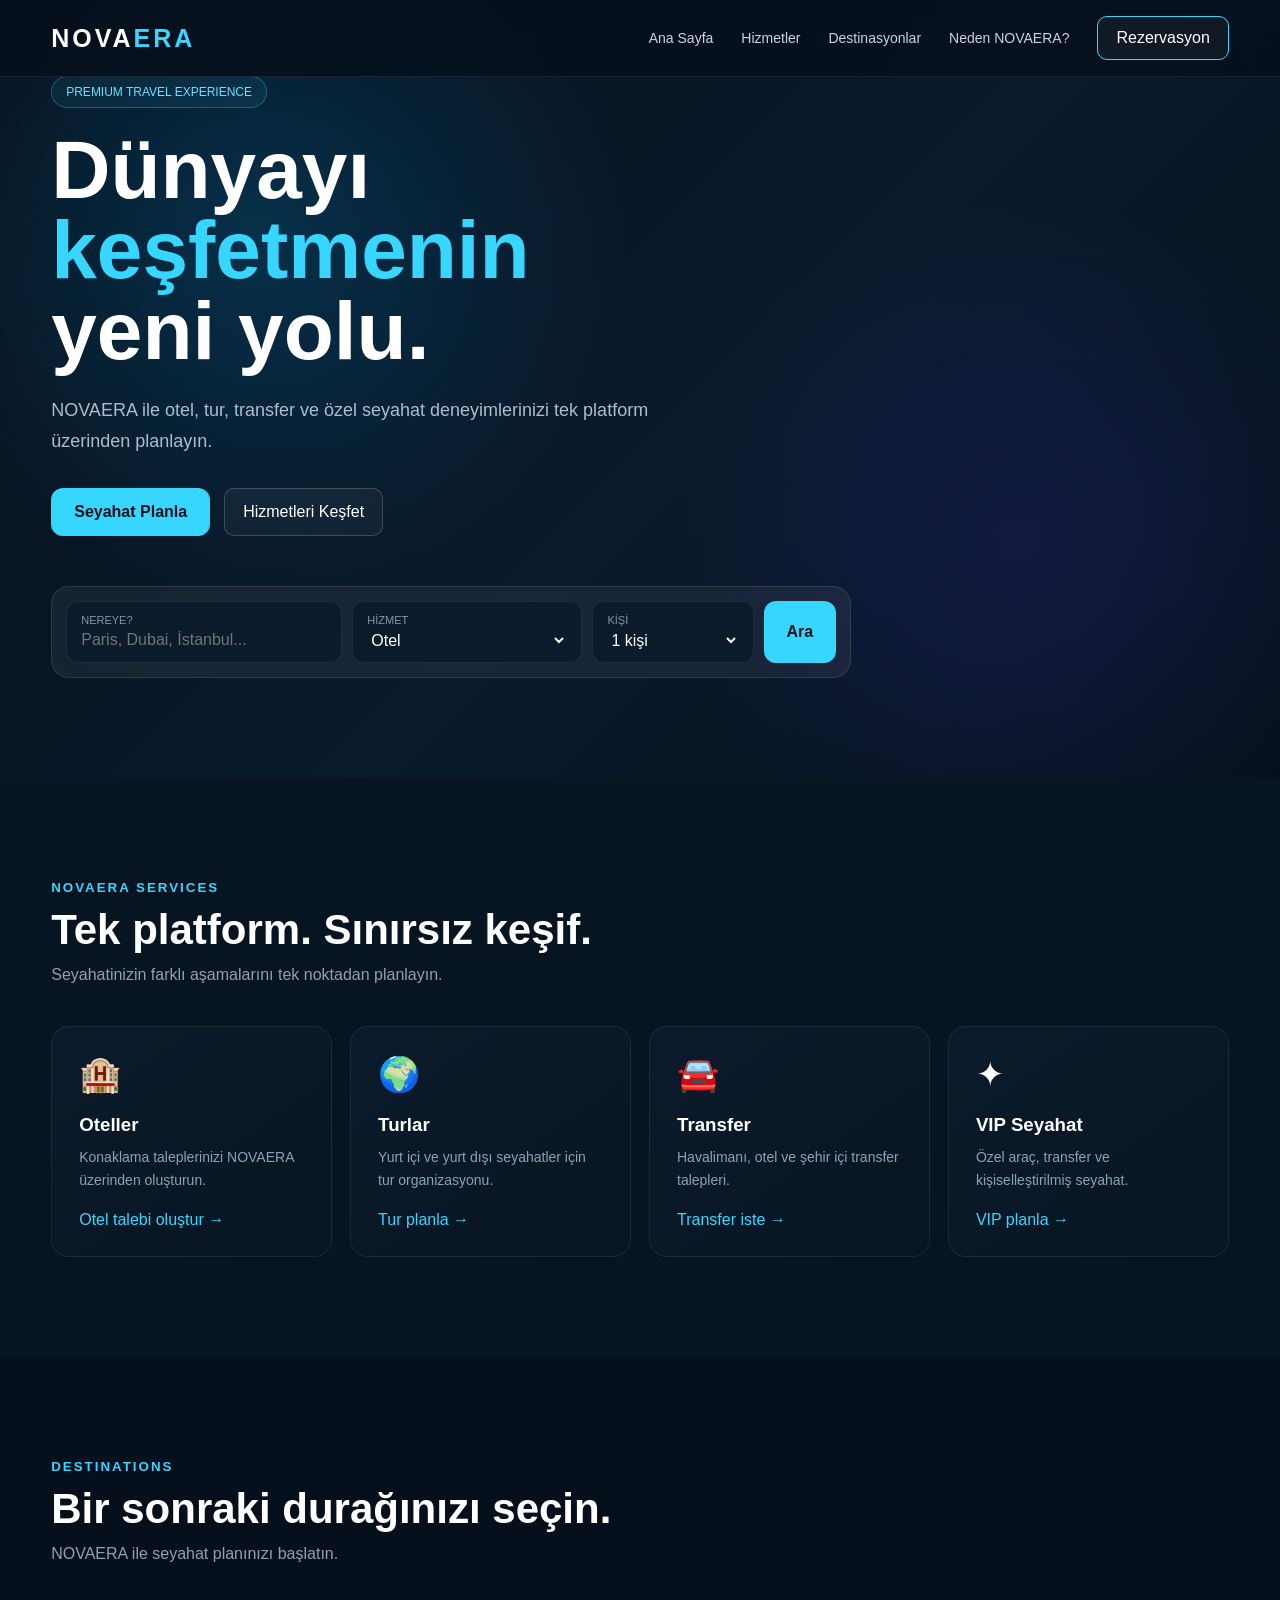
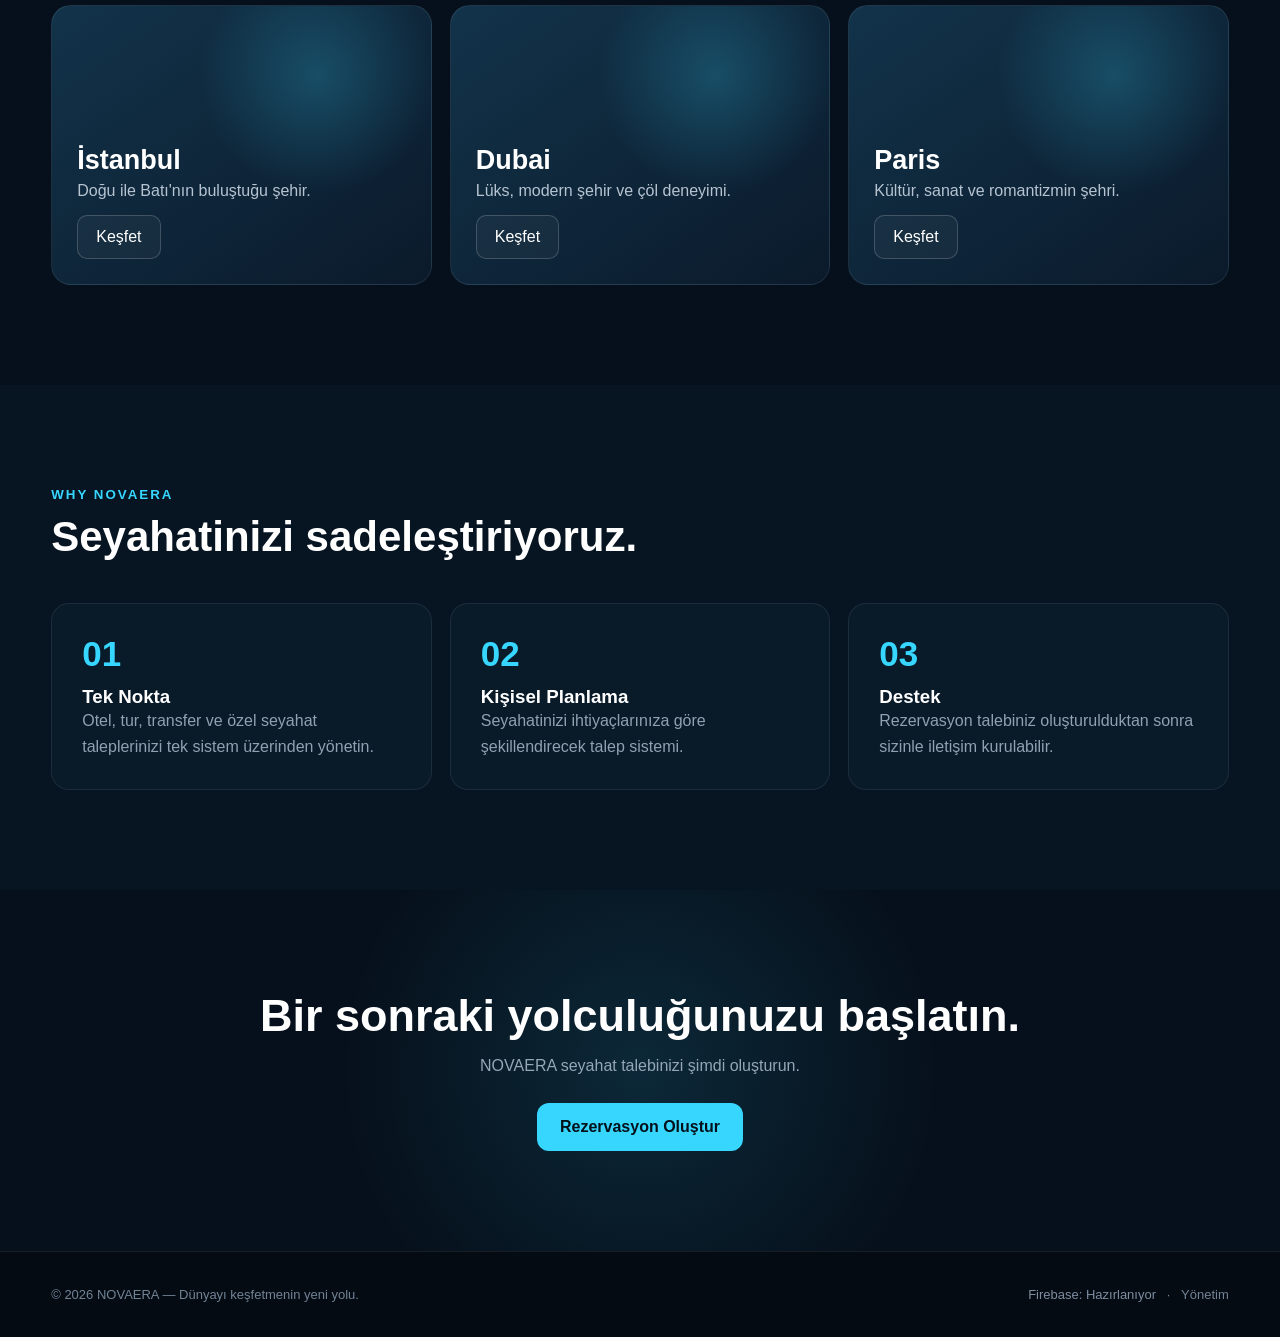
==== commit ee8be864: "Update index.html" ====
--- a/index.html
+++ b/index.html
@@ -2,1227 +2,802 @@
 <html lang="tr">
 <head>
 <meta charset="UTF-8">
-<meta name="viewport" content="width=device-width, initial-scale=1.0">
-<meta name="theme-color" content="#07111f">
-<meta name="description" content="NOVAERA - Dünyayı keşfetmenin yeni yolu. Otel, tur, transfer ve VIP seyahat hizmetleri.">
+<meta name="viewport" content="width=device-width,initial-scale=1.0">
+<meta name="theme-color" content="#06101c">
+<meta name="description" content="NOVAERA - Dünyayı keşfetmenin yeni yolu.">
 <title>NOVAERA | Dünyayı Keşfetmenin Yeni Yolu</title>
 
 <style>
-*{
-  margin:0;
-  padding:0;
-  box-sizing:border-box;
-}
-
-html{
-  scroll-behavior:smooth;
-}
-
+*{margin:0;padding:0;box-sizing:border-box}
+html{scroll-behavior:smooth}
 body{
   font-family:Arial,Helvetica,sans-serif;
   background:#06101c;
   color:#fff;
-  overflow-x:hidden;
-}
-
-button,
-input,
-select,
-textarea{
-  font:inherit;
-}
-
-button{
-  cursor:pointer;
-}
-
-a{
-  color:inherit;
-  text-decoration:none;
-}
-
-.container{
-  width:min(1180px,92%);
-  margin:auto;
-}
-
-/* NAVBAR */
+  overflow-x:hidden
+}
+button,input,select,textarea{font:inherit}
+button{cursor:pointer}
+a{text-decoration:none;color:inherit}
+.container{width:min(1180px,92%);margin:auto}
 
 .navbar{
-  position:fixed;
-  top:0;
-  left:0;
-  right:0;
-  z-index:1000;
-  background:rgba(6,16,28,.82);
-  backdrop-filter:blur(16px);
-  border-bottom:1px solid rgba(255,255,255,.08);
-}
-
+ position:fixed;top:0;left:0;right:0;z-index:1000;
+ background:rgba(6,16,28,.88);
+ backdrop-filter:blur(16px);
+ border-bottom:1px solid rgba(255,255,255,.08)
+}
 .nav-inner{
-  height:76px;
-  display:flex;
-  align-items:center;
-  justify-content:space-between;
-}
-
-.logo{
-  font-size:25px;
-  font-weight:900;
-  letter-spacing:3px;
-}
-
-.logo span{
-  color:#36d6ff;
-}
-
-.nav-links{
-  display:flex;
-  gap:28px;
-  align-items:center;
-}
-
-.nav-links a{
-  color:#c9d5e3;
-  font-size:14px;
-  transition:.25s;
-}
-
-.nav-links a:hover{
-  color:#36d6ff;
-}
-
-.nav-btn{
-  border:1px solid #36d6ff;
-  background:transparent;
-  color:#fff;
-  padding:11px 18px;
-  border-radius:10px;
-}
-
+ height:76px;display:flex;align-items:center;
+ justify-content:space-between
+}
+.logo{font-size:25px;font-weight:900;letter-spacing:3px}
+.logo span{color:#36d6ff}
+.nav-links{display:flex;gap:28px;align-items:center}
+.nav-links a{color:#c9d5e3;font-size:14px}
+.nav-links a:hover{color:#36d6ff}
+.nav-btn,.secondary{
+ border:1px solid rgba(255,255,255,.18);
+ background:rgba(255,255,255,.04);
+ color:#fff;padding:12px 18px;border-radius:10px
+}
+.nav-btn{border-color:#36d6ff}
 .menu-btn{
-  display:none;
-  background:none;
-  border:0;
-  color:white;
-  font-size:28px;
-}
-
-/* HERO */
+ display:none;background:none;border:0;color:white;font-size:28px
+}
 
 .hero{
-  min-height:760px;
-  padding-top:76px;
-  display:flex;
-  align-items:center;
-  position:relative;
-  background:
-    radial-gradient(circle at 20% 30%,rgba(0,174,255,.18),transparent 32%),
-    radial-gradient(circle at 80% 70%,rgba(90,55,255,.14),transparent 30%),
-    linear-gradient(135deg,#06101c,#091a2b 55%,#06101c);
-}
-
-.hero-content{
-  max-width:800px;
-}
-
+ min-height:760px;padding-top:76px;display:flex;align-items:center;
+ background:
+ radial-gradient(circle at 20% 30%,rgba(0,174,255,.18),transparent 32%),
+ radial-gradient(circle at 80% 70%,rgba(90,55,255,.14),transparent 30%),
+ linear-gradient(135deg,#06101c,#091a2b 55%,#06101c)
+}
+.hero-content{max-width:800px}
 .badge{
-  display:inline-block;
-  padding:8px 14px;
-  border:1px solid rgba(54,214,255,.3);
-  border-radius:100px;
-  color:#6be1ff;
-  background:rgba(54,214,255,.07);
-  font-size:12px;
-  margin-bottom:22px;
-}
-
-.hero h1{
-  font-size:clamp(45px,7vw,82px);
-  line-height:.98;
-  margin-bottom:24px;
-}
-
-.hero h1 span{
-  color:#36d6ff;
-}
-
-.hero p{
-  color:#aebdcd;
-  font-size:18px;
-  line-height:1.7;
-  max-width:680px;
-}
-
-.hero-actions{
-  display:flex;
-  gap:14px;
-  margin-top:32px;
-  flex-wrap:wrap;
-}
-
+ display:inline-block;padding:8px 14px;border:1px solid rgba(54,214,255,.3);
+ border-radius:100px;color:#6be1ff;background:rgba(54,214,255,.07);
+ font-size:12px;margin-bottom:22px
+}
+.hero h1{font-size:clamp(45px,7vw,82px);line-height:.98;margin-bottom:24px}
+.hero h1 span{color:#36d6ff}
+.hero p{color:#aebdcd;font-size:18px;line-height:1.7;max-width:680px}
+.hero-actions{display:flex;gap:14px;margin-top:32px;flex-wrap:wrap}
 .primary{
-  border:0;
-  background:#36d6ff;
-  color:#04101a;
-  padding:15px 23px;
-  border-radius:12px;
-  font-weight:800;
-}
-
-.secondary{
-  border:1px solid rgba(255,255,255,.18);
-  background:rgba(255,255,255,.04);
-  color:#fff;
-  padding:15px 23px;
-  border-radius:12px;
-}
-
-/* SEARCH */
+ border:0;background:#36d6ff;color:#04101a;
+ padding:15px 23px;border-radius:12px;font-weight:800
+}
+.primary:hover{filter:brightness(1.08);transform:translateY(-1px)}
 
 .search-box{
-  margin-top:50px;
-  padding:14px;
-  background:rgba(255,255,255,.06);
-  border:1px solid rgba(255,255,255,.1);
-  border-radius:18px;
-  display:grid;
-  grid-template-columns:1.2fr 1fr .7fr auto;
-  gap:10px;
-}
-
+ margin-top:50px;padding:14px;background:rgba(255,255,255,.06);
+ border:1px solid rgba(255,255,255,.1);border-radius:18px;
+ display:grid;grid-template-columns:1.2fr 1fr .7fr auto;gap:10px
+}
 .field{
-  background:#0b1b2c;
-  border:1px solid rgba(255,255,255,.08);
-  border-radius:12px;
-  padding:12px 14px;
-}
-
-.field label{
-  display:block;
-  color:#8497aa;
-  font-size:11px;
-  margin-bottom:5px;
-}
-
-.field input,
-.field select{
-  width:100%;
-  background:none;
-  color:#fff;
-  border:0;
-  outline:0;
-}
-
-.field option{
-  background:#0b1b2c;
-}
-
-/* SECTIONS */
-
-section{
-  padding:100px 0;
-}
-
-.section-head{
-  margin-bottom:42px;
-}
-
+ background:#0b1b2c;border:1px solid rgba(255,255,255,.08);
+ border-radius:12px;padding:12px 14px
+}
+.field label{display:block;color:#8497aa;font-size:11px;margin-bottom:5px}
+.field input,.field select{
+ width:100%;background:none;color:#fff;border:0;outline:0
+}
+.field option{background:#0b1b2c}
+
+section{padding:100px 0}
+.section-head{margin-bottom:42px}
 .section-head small{
-  color:#36d6ff;
-  text-transform:uppercase;
-  letter-spacing:2px;
-  font-weight:bold;
-}
-
-.section-head h2{
-  font-size:42px;
-  margin-top:10px;
-}
-
-.section-head p{
-  color:#91a1b2;
-  margin-top:12px;
-}
-
-/* SERVICES */
-
-.services{
-  background:#071522;
-}
-
+ color:#36d6ff;text-transform:uppercase;letter-spacing:2px;font-weight:bold
+}
+.section-head h2{font-size:42px;margin-top:10px}
+.section-head p{color:#91a1b2;margin-top:12px}
+
+.services,.why{background:#071522}
 .grid{
-  display:grid;
-  grid-template-columns:repeat(4,1fr);
-  gap:18px;
-}
-
+ display:grid;grid-template-columns:repeat(4,1fr);gap:18px
+}
 .card{
-  padding:27px;
-  background:linear-gradient(145deg,#0b1b2b,#081522);
-  border:1px solid rgba(255,255,255,.08);
-  border-radius:18px;
-  transition:.25s;
-}
-
-.card:hover{
-  transform:translateY(-5px);
-  border-color:rgba(54,214,255,.35);
-}
-
-.icon{
-  font-size:34px;
-  margin-bottom:20px;
-}
-
-.card h3{
-  margin-bottom:10px;
-}
-
-.card p{
-  color:#8fa1b4;
-  font-size:14px;
-  line-height:1.6;
-}
-
+ padding:27px;background:linear-gradient(145deg,#0b1b2b,#081522);
+ border:1px solid rgba(255,255,255,.08);border-radius:18px;
+ transition:.25s
+}
+.card:hover{transform:translateY(-5px);border-color:rgba(54,214,255,.35)}
+.icon{font-size:34px;margin-bottom:20px}
+.card h3{margin-bottom:10px}
+.card p{color:#8fa1b4;font-size:14px;line-height:1.6}
 .card button{
-  margin-top:20px;
-  background:transparent;
-  border:0;
-  color:#36d6ff;
-  padding:0;
-}
-
-/* DESTINATIONS */
-
-.destinations{
-  background:#06101c;
+ margin-top:20px;background:none;border:0;color:#36d6ff;padding:0
 }
 
 .destination-grid{
-  display:grid;
-  grid-template-columns:repeat(3,1fr);
-  gap:18px;
-}
-
+ display:grid;grid-template-columns:repeat(3,1fr);gap:18px
+}
 .destination{
-  min-height:280px;
-  padding:25px;
-  border-radius:20px;
-  display:flex;
-  flex-direction:column;
-  justify-content:flex-end;
-  overflow:hidden;
-  position:relative;
-  background:linear-gradient(145deg,#12334a,#0b1a2b);
-  border:1px solid rgba(255,255,255,.08);
-}
-
+ min-height:280px;padding:25px;border-radius:20px;
+ display:flex;flex-direction:column;justify-content:flex-end;
+ overflow:hidden;position:relative;
+ background:linear-gradient(145deg,#12334a,#0b1a2b);
+ border:1px solid rgba(255,255,255,.08)
+}
 .destination:before{
-  content:"";
-  position:absolute;
-  inset:0;
-  background:radial-gradient(circle at 70% 25%,rgba(54,214,255,.22),transparent 35%);
-}
-
-.destination>*{
-  position:relative;
-}
-
-.destination h3{
-  font-size:27px;
-}
-
-.destination p{
-  color:#b6c4d2;
-  margin-top:6px;
-}
-
-/* WHY */
-
-.why{
-  background:#071522;
-}
+ content:"";position:absolute;inset:0;
+ background:radial-gradient(circle at 70% 25%,rgba(54,214,255,.22),transparent 35%)
+}
+.destination>*{position:relative}
+.destination h3{font-size:27px}
+.destination p{color:#b6c4d2;margin-top:6px}
 
 .why-grid{
-  display:grid;
-  grid-template-columns:repeat(3,1fr);
-  gap:18px;
-}
-
+ display:grid;grid-template-columns:repeat(3,1fr);gap:18px
+}
 .why-item{
-  padding:30px;
-  border:1px solid rgba(255,255,255,.08);
-  border-radius:18px;
-  background:#091a29;
-}
-
+ padding:30px;border:1px solid rgba(255,255,255,.08);
+ border-radius:18px;background:#091a29
+}
 .why-item strong{
-  display:block;
-  font-size:35px;
-  color:#36d6ff;
-  margin-bottom:12px;
-}
-
-.why-item p{
-  color:#91a1b2;
-  line-height:1.6;
-}
-
-/* CTA */
+ display:block;font-size:35px;color:#36d6ff;margin-bottom:12px
+}
+.why-item p{color:#91a1b2;line-height:1.6}
 
 .cta{
-  text-align:center;
-  background:
-    radial-gradient(circle at center,rgba(54,214,255,.12),transparent 45%),
-    #06101c;
-}
-
-.cta h2{
-  font-size:45px;
-  margin-bottom:15px;
-}
-
-.cta p{
-  color:#94a7b9;
-  margin-bottom:28px;
-}
-
-/* FOOTER */
+ text-align:center;
+ background:radial-gradient(circle at center,rgba(54,214,255,.12),transparent 45%),#06101c
+}
+.cta h2{font-size:45px;margin-bottom:15px}
+.cta p{color:#94a7b9;margin-bottom:28px}
 
 footer{
-  border-top:1px solid rgba(255,255,255,.08);
-  padding:35px 0;
-  background:#040b13;
-}
-
+ border-top:1px solid rgba(255,255,255,.08);
+ padding:35px 0;background:#040b13
+}
 .footer-inner{
-  display:flex;
-  justify-content:space-between;
-  gap:20px;
-  color:#718396;
-  font-size:13px;
-}
-
-/* MODAL */
+ display:flex;justify-content:space-between;gap:20px;
+ color:#718396;font-size:13px
+}
+.firebase-status{color:#7d8da0}
+.firebase-status.ok{color:#61e6a5}
+.firebase-status.err{color:#ff8e8e}
 
 .modal{
-  position:fixed;
-  inset:0;
-  background:rgba(0,0,0,.72);
-  backdrop-filter:blur(8px);
-  display:none;
-  align-items:center;
-  justify-content:center;
-  z-index:3000;
-  padding:20px;
-}
-
-.modal.show{
-  display:flex;
-}
-
+ position:fixed;inset:0;background:rgba(0,0,0,.75);
+ backdrop-filter:blur(8px);display:none;align-items:center;
+ justify-content:center;z-index:3000;padding:20px
+}
+.modal.show{display:flex}
 .modal-box{
-  width:min(600px,100%);
-  max-height:90vh;
-  overflow:auto;
-  background:#091a29;
-  border:1px solid rgba(255,255,255,.12);
-  border-radius:20px;
-  padding:28px;
-}
-
+ width:min(600px,100%);max-height:90vh;overflow:auto;
+ background:#091a29;border:1px solid rgba(255,255,255,.12);
+ border-radius:20px;padding:28px
+}
 .modal-head{
-  display:flex;
-  justify-content:space-between;
-  align-items:center;
-  margin-bottom:24px;
-}
-
-.close{
-  background:none;
-  border:0;
-  color:#9badbf;
-  font-size:28px;
-}
-
+ display:flex;justify-content:space-between;align-items:center;
+ margin-bottom:24px
+}
+.close{background:none;border:0;color:#9badbf;font-size:28px}
 .form-grid{
-  display:grid;
-  grid-template-columns:1fr 1fr;
-  gap:14px;
-}
-
-.form-group{
-  margin-bottom:14px;
-}
-
-.form-group.full{
-  grid-column:1/-1;
-}
-
+ display:grid;grid-template-columns:1fr 1fr;gap:14px
+}
+.form-group{margin-bottom:14px}
+.form-group.full{grid-column:1/-1}
 .form-group label{
-  display:block;
-  font-size:12px;
-  color:#9cafc1;
-  margin-bottom:7px;
-}
-
-.form-group input,
-.form-group select,
-.form-group textarea{
-  width:100%;
-  background:#06111d;
-  border:1px solid rgba(255,255,255,.1);
-  color:#fff;
-  border-radius:10px;
-  padding:13px;
-  outline:none;
-}
-
-.form-group textarea{
-  min-height:100px;
-  resize:vertical;
-}
-
+ display:block;font-size:12px;color:#9cafc1;margin-bottom:7px
+}
+.form-group input,.form-group select,.form-group textarea{
+ width:100%;background:#06111d;border:1px solid rgba(255,255,255,.1);
+ color:#fff;border-radius:10px;padding:13px;outline:none
+}
+.form-group textarea{min-height:100px;resize:vertical}
 .form-group input:focus,
 .form-group select:focus,
-.form-group textarea:focus{
-  border-color:#36d6ff;
-}
-
-.form-submit{
-  width:100%;
-  margin-top:8px;
-}
-
-/* TOAST */
+.form-group textarea:focus{border-color:#36d6ff}
+.form-submit{width:100%;margin-top:8px}
 
 .toast{
-  position:fixed;
-  right:20px;
-  bottom:20px;
-  z-index:5000;
-  max-width:360px;
-  padding:15px 18px;
-  border-radius:12px;
-  background:#102438;
-  border:1px solid rgba(54,214,255,.35);
-  box-shadow:0 15px 50px rgba(0,0,0,.4);
-  transform:translateY(120px);
-  opacity:0;
-  transition:.3s;
-}
-
-.toast.show{
-  transform:translateY(0);
-  opacity:1;
-}
-
-/* ADMIN */
+ position:fixed;right:20px;bottom:20px;z-index:5000;
+ max-width:380px;padding:15px 18px;border-radius:12px;
+ background:#102438;border:1px solid rgba(54,214,255,.35);
+ box-shadow:0 15px 50px rgba(0,0,0,.4);
+ transform:translateY(120px);opacity:0;transition:.3s
+}
+.toast.show{transform:translateY(0);opacity:1}
+
+.results{display:none;padding:50px 0;background:#081724}
+.results.show{display:block}
+.result-box{
+ padding:25px;background:#0b1c2c;
+ border:1px solid rgba(255,255,255,.08);border-radius:18px
+}
+.result-list{margin-top:18px;display:grid;gap:10px}
+.result-item{
+ display:flex;justify-content:space-between;gap:20px;
+ align-items:center;padding:15px;background:#071522;border-radius:10px
+}
 
 .admin-page{
-  display:none;
-  min-height:100vh;
-  padding:120px 0 60px;
-  background:#050d16;
-}
-
-.admin-page.show{
-  display:block;
-}
-
+ display:none;min-height:100vh;padding:120px 0 60px;background:#050d16
+}
+.admin-page.show{display:block}
 .admin-login{
-  width:min(450px,92%);
-  margin:70px auto;
-  padding:30px;
-  background:#091a29;
-  border:1px solid rgba(255,255,255,.1);
-  border-radius:20px;
-}
-
-.admin-login h2{
-  margin-bottom:8px;
-}
-
-.admin-login p{
-  color:#8395a8;
-  margin-bottom:25px;
-}
-
-.admin-dashboard{
-  display:none;
-}
-
-.admin-dashboard.show{
-  display:block;
-}
-
+ width:min(450px,92%);margin:70px auto;padding:30px;
+ background:#091a29;border:1px solid rgba(255,255,255,.1);border-radius:20px
+}
+.admin-login h2{margin-bottom:8px}
+.admin-login p{color:#8395a8;margin-bottom:25px}
+.admin-dashboard{display:none}
+.admin-dashboard.show{display:block}
 .admin-top{
-  display:flex;
-  justify-content:space-between;
-  align-items:center;
-  gap:15px;
-  margin-bottom:30px;
-}
-
+ display:flex;justify-content:space-between;align-items:center;
+ gap:15px;margin-bottom:30px
+}
 .admin-stats{
-  display:grid;
-  grid-template-columns:repeat(3,1fr);
-  gap:15px;
-  margin-bottom:25px;
-}
-
+ display:grid;grid-template-columns:repeat(3,1fr);gap:15px;margin-bottom:25px
+}
 .stat{
-  padding:22px;
-  background:#091a29;
-  border:1px solid rgba(255,255,255,.08);
-  border-radius:16px;
-}
-
-.stat span{
-  color:#7f91a4;
-  font-size:13px;
-}
-
-.stat strong{
-  display:block;
-  margin-top:8px;
-  font-size:30px;
-  color:#36d6ff;
-}
-
+ padding:22px;background:#091a29;border:1px solid rgba(255,255,255,.08);
+ border-radius:16px
+}
+.stat span{color:#7f91a4;font-size:13px}
+.stat strong{display:block;margin-top:8px;font-size:30px;color:#36d6ff}
 .table-wrap{
-  overflow:auto;
-  background:#091a29;
-  border:1px solid rgba(255,255,255,.08);
-  border-radius:16px;
-}
-
-table{
-  width:100%;
-  border-collapse:collapse;
-  min-width:850px;
-}
-
-th,
-td{
-  padding:14px;
-  text-align:left;
-  border-bottom:1px solid rgba(255,255,255,.07);
-  font-size:13px;
-}
-
-th{
-  color:#36d6ff;
-}
-
-td{
-  color:#c0ccd8;
-}
-
+ overflow:auto;background:#091a29;border:1px solid rgba(255,255,255,.08);
+ border-radius:16px
+}
+table{width:100%;border-collapse:collapse;min-width:900px}
+th,td{
+ padding:14px;text-align:left;border-bottom:1px solid rgba(255,255,255,.07);
+ font-size:13px
+}
+th{color:#36d6ff}
+td{color:#c0ccd8}
 .status{
-  padding:5px 9px;
-  border-radius:20px;
-  background:#163047;
-  color:#7be2ff;
-}
-
+ padding:5px 9px;border-radius:20px;background:#163047;color:#7be2ff
+}
 .small-btn{
-  padding:7px 10px;
-  border:1px solid rgba(255,255,255,.12);
-  border-radius:7px;
-  background:#102438;
-  color:white;
-}
-
-/* SEARCH RESULT */
-
-.results{
-  display:none;
-  padding:30px 0;
-  background:#081724;
-}
-
-.results.show{
-  display:block;
-}
-
-.result-box{
-  padding:25px;
-  background:#0b1c2c;
-  border:1px solid rgba(255,255,255,.08);
-  border-radius:18px;
-}
-
-.result-list{
-  margin-top:18px;
-  display:grid;
-  gap:10px;
-}
-
-.result-item{
-  display:flex;
-  justify-content:space-between;
-  gap:20px;
-  align-items:center;
-  padding:15px;
-  background:#071522;
-  border-radius:10px;
-}
-
-/* MOBILE */
+ padding:7px 10px;border:1px solid rgba(255,255,255,.12);
+ border-radius:7px;background:#102438;color:white
+}
+
+.empty{
+ padding:30px;text-align:center;color:#8395a8
+}
 
 @media(max-width:900px){
-
-  .nav-links{
-    display:none;
-    position:absolute;
-    top:76px;
-    left:0;
-    right:0;
-    padding:20px;
-    flex-direction:column;
-    align-items:stretch;
-    background:#06101c;
-    border-bottom:1px solid rgba(255,255,255,.1);
-  }
-
-  .nav-links.open{
-    display:flex;
-  }
-
-  .menu-btn{
-    display:block;
-  }
-
-  .search-box{
-    grid-template-columns:1fr;
-  }
-
-  .grid{
-    grid-template-columns:repeat(2,1fr);
-  }
-
-  .destination-grid{
-    grid-template-columns:1fr;
-  }
-
-  .why-grid{
-    grid-template-columns:1fr;
-  }
-}
-
+ .nav-links{
+  display:none;position:absolute;top:76px;left:0;right:0;
+  padding:20px;flex-direction:column;align-items:stretch;
+  background:#06101c;border-bottom:1px solid rgba(255,255,255,.1)
+ }
+ .nav-links.open{display:flex}
+ .menu-btn{display:block}
+ .search-box{grid-template-columns:1fr}
+ .grid{grid-template-columns:repeat(2,1fr)}
+ .destination-grid,.why-grid{grid-template-columns:1fr}
+}
 @media(max-width:600px){
-
-  .hero{
-    min-height:700px;
-  }
-
-  .hero h1{
-    font-size:48px;
-  }
-
-  .hero p{
-    font-size:15px;
-  }
-
-  .grid{
-    grid-template-columns:1fr;
-  }
-
-  .section-head h2{
-    font-size:34px;
-  }
-
-  .form-grid{
-    grid-template-columns:1fr;
-  }
-
-  .form-group.full{
-    grid-column:auto;
-  }
-
-  .admin-stats{
-    grid-template-columns:1fr;
-  }
-
-  .admin-top{
-    align-items:flex-start;
-    flex-direction:column;
-  }
-
-  .footer-inner{
-    flex-direction:column;
-  }
+ .hero{min-height:700px}
+ .hero h1{font-size:48px}
+ .hero p{font-size:15px}
+ .grid{grid-template-columns:1fr}
+ .section-head h2{font-size:34px}
+ .form-grid{grid-template-columns:1fr}
+ .form-group.full{grid-column:auto}
+ .admin-stats{grid-template-columns:1fr}
+ .admin-top{align-items:flex-start;flex-direction:column}
+ .footer-inner{flex-direction:column}
 }
 </style>
 </head>
 
 <body>
 
-<!-- NAVBAR -->
-
 <nav class="navbar">
-  <div class="container nav-inner">
-
-    <a href="#" class="logo">
-      NOVA<span>ERA</span>
-    </a>
-
-    <div class="nav-links" id="navLinks">
-      <a href="#home">Ana Sayfa</a>
-      <a href="#services">Hizmetler</a>
-      <a href="#destinations">Destinasyonlar</a>
-      <a href="#why">Neden Novaera?</a>
-      <button class="nav-btn" onclick="openBooking('Genel Rezervasyon')">
-        Rezervasyon
-      </button>
-    </div>
-
-    <button class="menu-btn" id="menuBtn">
-      ☰
-    </button>
-
-  </div>
+<div class="container nav-inner">
+
+<a href="#home" class="logo">NOVA<span>ERA</span></a>
+
+<div class="nav-links" id="navLinks">
+<a href="#home">Ana Sayfa</a>
+<a href="#services">Hizmetler</a>
+<a href="#destinations">Destinasyonlar</a>
+<a href="#why">Neden NOVAERA?</a>
+<button class="nav-btn" onclick="openBooking('Genel Rezervasyon')">
+Rezervasyon
+</button>
+</div>
+
+<button class="menu-btn" id="menuBtn">☰</button>
+
+</div>
 </nav>
 
-<!-- NORMAL SITE -->
-
 <div id="normalSite">
 
 <section class="hero" id="home">
-
-  <div class="container">
-
-    <div class="hero-content">
-
-      <div class="badge">
-        PREMIUM TRAVEL EXPERIENCE
-      </div>
-
-      <h1>
-        Dünyayı <span>keşfetmenin</span><br>
-        yeni yolu.
-      </h1>
-
-      <p>
-        NOVAERA ile otel, tur, transfer ve özel seyahat
-        deneyimlerini tek bir platform üzerinden planlayın.
-      </p>
-
-      <div class="hero-actions">
-
-        <button
-          class="primary"
-          onclick="openBooking('Genel Rezervasyon')">
-          Seyahat Planla
-        </button>
-
-        <button
-          class="secondary"
-          onclick="document.getElementById('services').scrollIntoView()">
-          Hizmetleri Keşfet
-        </button>
-
-      </div>
-
-      <!-- SEARCH -->
-
-      <div class="search-box">
-
-        <div class="field">
-          <label>NEREYE?</label>
-          <input
-            id="searchDestination"
-            type="text"
-            placeholder="Paris, Dubai, İstanbul...">
-        </div>
-
-        <div class="field">
-          <label>HİZMET</label>
-          <select id="searchService">
-            <option value="Otel">Otel</option>
-            <option value="Tur">Tur</option>
-            <option value="Transfer">Transfer</option>
-            <option value="VIP">VIP Seyahat</option>
-          </select>
-        </div>
-
-        <div class="field">
-          <label>KİŞİ</label>
-          <select id="searchGuests">
-            <option value="1">1 kişi</option>
-            <option value="2">2 kişi</option>
-            <option value="3">3 kişi</option>
-            <option value="4">4 kişi</option>
-            <option value="5">5 kişi</option>
-            <option value="6">6+ kişi</option>
-          </select>
-        </div>
-
-        <button
-          class="primary"
-          onclick="performSearch()">
-          Ara
-        </button>
-
-      </div>
-
-    </div>
-
-  </div>
-
+<div class="container">
+<div class="hero-content">
+
+<div class="badge">PREMIUM TRAVEL EXPERIENCE</div>
+
+<h1>
+Dünyayı <span>keşfetmenin</span><br>
+yeni yolu.
+</h1>
+
+<p>
+NOVAERA ile otel, tur, transfer ve özel seyahat
+deneyimlerinizi tek platform üzerinden planlayın.
+</p>
+
+<div class="hero-actions">
+<button class="primary" onclick="openBooking('Genel Rezervasyon')">
+Seyahat Planla
+</button>
+
+<button class="secondary" onclick="scrollToId('services')">
+Hizmetleri Keşfet
+</button>
+</div>
+
+<div class="search-box">
+
+<div class="field">
+<label>NEREYE?</label>
+<input id="searchDestination" type="text"
+placeholder="Paris, Dubai, İstanbul...">
+</div>
+
+<div class="field">
+<label>HİZMET</label>
+<select id="searchService">
+<option value="Otel">Otel</option>
+<option value="Tur">Tur</option>
+<option value="Transfer">Transfer</option>
+<option value="VIP Seyahat">VIP Seyahat</option>
+</select>
+</div>
+
+<div class="field">
+<label>KİŞİ</label>
+<select id="searchGuests">
+<option value="1">1 kişi</option>
+<option value="2">2 kişi</option>
+<option value="3">3 kişi</option>
+<option value="4">4 kişi</option>
+<option value="5">5 kişi</option>
+<option value="6">6+ kişi</option>
+</select>
+</div>
+
+<button class="primary" onclick="performSearch()">Ara</button>
+
+</div>
+</div>
+</div>
 </section>
 
-<!-- RESULTS -->
-
 <section class="results" id="results">
-
-  <div class="container">
-
-    <div class="result-box">
-
-      <h2>Arama Sonucu</h2>
-
-      <p id="resultSummary" style="color:#94a7b9;margin-top:8px;"></p>
-
-      <div class="result-list" id="resultList"></div>
-
-    </div>
-
-  </div>
-
+<div class="container">
+<div class="result-box">
+<h2>Arama Sonucu</h2>
+<p id="resultSummary" style="color:#94a7b9;margin-top:8px"></p>
+<div class="result-list" id="resultList"></div>
+</div>
+</div>
 </section>
 
-<!-- SERVICES -->
-
 <section class="services" id="services">
-
-  <div class="container">
-
-    <div class="section-head">
-      <small>NOVAERA SERVICES</small>
-      <h2>Tek platform. Sınırsız keşif.</h2>
-      <p>
-        Seyahatinizin farklı aşamalarını tek noktadan planlayın.
-      </p>
-    </div>
-
-    <div class="grid">
-
-      <div class="card">
-        <div class="icon">🏨</div>
-        <h3>Oteller</h3>
-        <p>
-          Şehir otellerinden özel tatil tesislerine kadar
-          konaklama seçenekleri.
-        </p>
-        <button onclick="openBooking('Otel')">
-          Otel talebi oluştur →
-        </button>
-      </div>
-
-      <div class="card">
-        <div class="icon">🌍</div>
-        <h3>Turlar</h3>
-        <p>
-          Yurt içi ve yurt dışı seyahatler için özel
-          tur organizasyonları.
-        </p>
-        <button onclick="openBooking('Tur')">
-          Tur planla →
-        </button>
-      </div>
-
-      <div class="card">
-        <div class="icon">🚘</div>
-        <h3>Transfer</h3>
-        <p>
-          Havalimanı, otel ve şehir içi transfer taleplerinizi
-          kolayca oluşturun.
-        </p>
-        <button onclick="openBooking('Transfer')">
-          Transfer iste →
-        </button>
-      </div>
-
-      <div class="card">
-        <div class="icon">✦</div>
-        <h3>VIP Seyahat</h3>
-        <p>
-          Özel araç, özel transfer ve kişiselleştirilmiş
-          seyahat organizasyonları.
-        </p>
-        <button onclick="openBooking('VIP Seyahat')">
-          VIP planla →
-        </button>
-      </div>
-
-    </div>
-
-  </div>
-
+<div class="container">
+
+<div class="section-head">
+<small>NOVAERA SERVICES</small>
+<h2>Tek platform. Sınırsız keşif.</h2>
+<p>Seyahatinizin farklı aşamalarını tek noktadan planlayın.</p>
+</div>
+
+<div class="grid">
+
+<div class="card">
+<div class="icon">🏨</div>
+<h3>Oteller</h3>
+<p>Konaklama taleplerinizi NOVAERA üzerinden oluşturun.</p>
+<button onclick="openBooking('Otel')">Otel talebi oluştur →</button>
+</div>
+
+<div class="card">
+<div class="icon">🌍</div>
+<h3>Turlar</h3>
+<p>Yurt içi ve yurt dışı seyahatler için tur organizasyonu.</p>
+<button onclick="openBooking('Tur')">Tur planla →</button>
+</div>
+
+<div class="card">
+<div class="icon">🚘</div>
+<h3>Transfer</h3>
+<p>Havalimanı, otel ve şehir içi transfer talepleri.</p>
+<button onclick="openBooking('Transfer')">Transfer iste →</button>
+</div>
+
+<div class="card">
+<div class="icon">✦</div>
+<h3>VIP Seyahat</h3>
+<p>Özel araç, transfer ve kişiselleştirilmiş seyahat.</p>
+<button onclick="openBooking('VIP Seyahat')">VIP planla →</button>
+</div>
+
+</div>
+</div>
 </section>
 
-<!-- DESTINATIONS -->
-
 <section class="destinations" id="destinations">
-
-  <div class="container">
-
-    <div class="section-head">
-      <small>DESTINATIONS</small>
-      <h2>Bir sonraki durağınızı seçin.</h2>
-      <p>
-        NOVAERA ile seyahat planınızı başlatın.
-      </p>
-    </div>
-
-    <div class="destination-grid">
-
-      <div class="destination">
-        <h3>İstanbul</h3>
-        <p>Doğu ile Batı'nın buluştuğu şehir.</p>
-        <button
-          class="secondary"
-          style="margin-top:15px;width:max-content"
-          onclick="openDestination('İstanbul')">
-          Keşfet
-        </button>
-      </div>
-
-      <div class="destination">
-        <h3>Dubai</h3>
-        <p>Lüks, modern şehir ve çöl deneyimi.</p>
-        <button
-          class="secondary"
-          style="margin-top:15px;width:max-content"
-          onclick="openDestination('Dubai')">
-          Keşfet
-        </button>
-      </div>
-
-      <div class="destination">
-        <h3>Paris</h3>
-        <p>Kültür, sanat ve romantizmin şehri.</p>
-        <button
-          class="secondary"
-          style="margin-top:15px;width:max-content"
-          onclick="openDestination('Paris')">
-          Keşfet
-        </button>
-      </div>
-
-    </div>
-
-  </div>
-
+<div class="container">
+
+<div class="section-head">
+<small>DESTINATIONS</small>
+<h2>Bir sonraki durağınızı seçin.</h2>
+<p>NOVAERA ile seyahat planınızı başlatın.</p>
+</div>
+
+<div class="destination-grid">
+
+<div class="destination">
+<h3>İstanbul</h3>
+<p>Doğu ile Batı'nın buluştuğu şehir.</p>
+<button class="secondary" style="margin-top:15px;width:max-content"
+onclick="openDestination('İstanbul')">Keşfet</button>
+</div>
+
+<div class="destination">
+<h3>Dubai</h3>
+<p>Lüks, modern şehir ve çöl deneyimi.</p>
+<button class="secondary" style="margin-top:15px;width:max-content"
+onclick="openDestination('Dubai')">Keşfet</button>
+</div>
+
+<div class="destination">
+<h3>Paris</h3>
+<p>Kültür, sanat ve romantizmin şehri.</p>
+<button class="secondary" style="margin-top:15px;width:max-content"
+onclick="openDestination('Paris')">Keşfet</button>
+</div>
+
+</div>
+</div>
 </section>
 
-<!-- WHY -->
-
 <section class="why" id="why">
-
-  <div class="container">
-
-    <div class="section-head">
-      <small>WHY NOVAERA</small>
-      <h2>Seyahatinizi sadeleştiriyoruz.</h2>
-    </div>
-
-    <div class="why-grid">
-
-      <div class="why-item">
-        <strong>01</strong>
-        <h3>Tek Nokta</h3>
-        <p>
-          Otel, tur, transfer ve özel seyahat taleplerinizi
-          tek sistem üzerinden yönetin.
-        </p>
-      </div>
-
-      <div class="why-item">
-        <strong>02</strong>
-        <h3>Kişisel Planlama</h3>
-        <p>
-          Seyahatinizi ihtiyaçlarınıza göre şekillendirecek
-          talep sistemi.
-        </p>
-      </div>
-
-      <div class="why-item">
-        <strong>03</strong>
-        <h3>Destek</h3>
-        <p>
-          Rezervasyon talebiniz oluşturulduktan sonra
-          sizinle iletişim kurulabilir.
-        </p>
-      </div>
-
-    </div>
-
-  </div>
-
+<div class="container">
+
+<div class="section-head">
+<small>WHY NOVAERA</small>
+<h2>Seyahatinizi sadeleştiriyoruz.</h2>
+</div>
+
+<div class="why-grid">
+
+<div class="why-item">
+<strong>01</strong>
+<h3>Tek Nokta</h3>
+<p>Otel, tur, transfer ve özel seyahat taleplerinizi tek sistem üzerinden yönetin.</p>
+</div>
+
+<div class="why-item">
+<strong>02</strong>
+<h3>Kişisel Planlama</h3>
+<p>Seyahatinizi ihtiyaçlarınıza göre şekillendirecek talep sistemi.</p>
+</div>
+
+<div class="why-item">
+<strong>03</strong>
+<h3>Destek</h3>
+<p>Rezervasyon talebiniz oluşturulduktan sonra sizinle iletişim kurulabilir.</p>
+</div>
+
+</div>
+</div>
 </section>
 
-<!-- CTA -->
-
 <section class="cta">
-
-  <div class="container">
-
-    <h2>Bir sonraki yolculuğunuzu başlatın.</h2>
-
-    <p>
-      NOVAERA seyahat talebinizi şimdi oluşturun.
-    </p>
-
-    <button
-      class="primary"
-      onclick="openBooking('Genel Rezervasyon')">
-      Rezervasyon Oluştur
-    </button>
-
-  </div>
-
+<div class="container">
+<h2>Bir sonraki yolculuğunuzu başlatın.</h2>
+<p>NOVAERA seyahat talebinizi şimdi oluşturun.</p>
+<button class="primary" onclick="openBooking('Genel Rezervasyon')">
+Rezervasyon Oluştur
+</button>
+</div>
 </section>
 
 </div>
 
+<footer>
+<div class="container footer-inner">
+<div>© 2026 NOVAERA — Dünyayı keşfetmenin yeni yolu.</div>
+<div>
+<span id="firebaseStatus" class="firebase-status">Firebase: Hazırlanıyor</span>
+&nbsp; · &nbsp;
+<a href="#admin">Yönetim</a>
+</div>
+</div>
+</footer>
+
 <!-- ADMIN -->
 
 <section class="admin-page" id="adminPage">
 
-  <div class="container">
-
-    <!-- LOGIN -->
-
-    <div class="admin-login" id="adminLogin">
-
-      <div class="badge">NOVAERA ADMIN</div>
-
-      <h2>Yönetim Paneli</h2>
-
-      <p>
-        Yetkili hesap ile giriş yapın.
-      </p>
-
-      <div class="form-group">
-        <label>E-posta</label>
-        <input
-          type="email"
-          id="adminEmail"
-          placeholder="admin@email.com">
-      </div>
-
-      <div class="form-group">
-        <label>Şifre</label>
-        <input
-          type="password"
-          id="adminPassword"
-          placeholder="••••••••">
-      </div>
-
-      <button
-        class="primary form-submit"
-        onclick="adminLogin()">
-        Giriş Yap
-      </button>
-
-      <button
-        class="secondary form-submit"
-        onclick="location.hash=''">
-        Siteye Dön
-      </button>
-
-    </div>
-
-    <!-- DASHBOARD -->
-
-    <div class="admin-dashboard" id="adminDashboard">
-
-      <div class="admin-top">
-
-        <div>
-          <div class="badge">NOVAERA CONTROL CENTER</div>
-          <h2>Rezervasyon Yönetimi</h2>
-        </div>
-
-        <div style="display:flex;gap:10px;flex-wrap:wrap">
-
-          <button
-            class="secondary"
-            onclick="loadBookings()">
-            Yenile
-          </button>
-
-          <button
-            class="secondary"
-            onclick="adminLogout()">
-            Çıkış
-          </button>
-
-        </div>
-
-      </div>
-
-      <div class="admin-stats">
-
-        <div class="stat">
-          <span>Toplam Talep</span>
-          <strong id="totalBookings">0</strong>
-        </div>
-
-        <div class="stat">
-          <span>Yeni</span>
-          <strong id="newBookings">0</strong>
-        </div>
-
-        <div class="stat">
-          <span>Tamamlanan</span>
-          <strong id="completedBookings">0</strong>
-        </div>
-
-      </div>
-
-      <div class="table-wrap">
-
-        <table>
-
-          <thead>
-
-            <tr>
-              <th>Tarih</th>
-              <th>Müşteri</th>
-              <th>Hizmet</th>
-              <th>Kişi</th>
-              <th>İletişim</th>
-              <th>Durum</th>
-              <th>İşlem</th>
-            </tr>
-
-          </thead>
-
-          <tbody id="bookingTable"></tbody>
-
-        </table>
-
-      </div>
-
-    </div>
-
-  </div>
-
+<div class="container">
+
+<div class="admin-login" id="adminLogin">
+
+<div class="badge">NOVAERA ADMIN</div>
+<h2>Yönetim Paneli</h2>
+<p>Yetkili hesap ile giriş yapın.</p>
+
+<div class="form-group">
+<label>E-posta</label>
+<input type="email" id="adminEmail"
+placeholder="admin@email.com">
+</div>
+
+<div class="form-group">
+<label>Şifre</label>
+<input type="password" id="adminPassword"
+placeholder="••••••••">
+</div>
+
+<button class="primary form-submit" onclick="adminLogin()">
+Giriş Yap
+</button>
+
+<button class="secondary form-submit" onclick="location.hash=''">
+Siteye Dön
+</button>
+
+</div>
+
+<div class="admin-dashboard" id="adminDashboard">
+
+<div class="admin-top">
+<div>
+<div class="badge">NOVAERA CONTROL CENTER</div>
+<h2>Rezervasyon Yönetimi</h2>
+</div>
+
+<div style="display:flex;gap:10px;flex-wrap:wrap">
+<button class="secondary" onclick="loadBookings()">Yenile</button>
+<button class="secondary" onclick="adminLogout()">Çıkış</button>
+</div>
+</div>
+
+<div class="admin-stats">
+
+<div class="stat">
+<span>Toplam Talep</span>
+<strong id="totalBookings">0</strong>
+</div>
+
+<div class="stat">
+<span>Yeni</span>
+<strong id="newBookings">0</strong>
+</div>
+
+<div class="stat">
+<span>Tamamlanan</span>
+<strong id="completedBookings">0</strong>
+</div>
+
+</div>
+
+<div class="table-wrap">
+<table>
+<thead>
+<tr>
+<th>Tarih</th>
+<th>Müşteri</th>
+<th>Hizmet</th>
+<th>Kişi</th>
+<th>İletişim</th>
+<th>Durum</th>
+<th>İşlem</th>
+</tr>
+</thead>
+<tbody id="bookingTable"></tbody>
+</table>
+</div>
+
+</div>
+
+</div>
 </section>
 
 <!-- BOOKING MODAL -->
 
 <div class="modal" id="bookingModal">
 
-  <div class="modal-box">
-
-    <div class="modal-head">
-
-      <div>
-        <div class="badge">NOVAERA</div>
-  
+<div class="modal-box">
+
+<div class="modal-head">
+
+<div>
+<div class="badge">NOVAERA RESERVATION</div>
+<h2 id="modalTitle">Rezervasyon Talebi</h2>
+</div>
+
+<button class="close" onclick="closeBooking()">×</button>
+
+</div>
+
+<form id="bookingForm">
+
+<div class="form-grid">
+
+<div class="form-group">
+<label>Ad Soyad *</label>
+<input id="customerName" required>
+</div>
+
+<div class="form-group">
+<label>E-posta *</label>
+<input id="customerEmail" type="email" required>
+</div>
+
+<div class="form-group">
+<label>Telefon *</label>
+<input id="customerPhone" type="tel" required>
+</div>
+
+<div class="form-group">
+<label>Kişi Sayısı *</label>
+<select id="customerGuests" required>
+<option value="1">1</option>
+<option value="2">2</option>
+<option value="3">3</option>
+<option value="4">4</option>
+<option value="5">5</option>
+<option value="6">6</option>
+<option value="7">7</option>
+<option value="8">8</option>
+<option value="9">9</option>
+<option value="10">10+</option>
+</select>
+</div>
+
+<div class="form-group">
+<label>Giriş / Başlangıç Tarihi *</label>
+<input id="checkin" type="date" required>
+</div>
+
+<div class="form-group">
+<label>Çıkış Tarihi</label>
+<input id="checkout" type="date">
+</div>
+
+<div class="form-group full">
+<label>Destinasyon *</label>
+<input id="bookingDestination"
+placeholder="İstanbul, Dubai, Paris..." required>
+</div>
+
+<div class="form-group full">
+<label>Hizmet</label>
+<select id="bookingService">
+<option value="Genel Rezervasyon">Genel Rezervasyon</option>
+<option value="Otel">Otel</option>
+<option value="Tur">Tur</option>
+<option value="Transfer">Transfer</option>
+<option value="VIP Seyahat">VIP Seyahat</option>
+</select>
+</div>
+
+<div class="form-group full">
+<label>Notunuz</label>
+<textarea id="bookingNotes"
+placeholder="Seyahatinizle ilgili özel istekleriniz..."></textarea>
+</div>
+
+</div>
+
+<button class="primary form-submit" id="bookingSubmit" type="submit">
+Rezervasyon Talebi Gönder
+</button>
+
+</form>
+
+</div>
+</div>
+
+<div class="toast" id="toast"></div>
+
+<script>
+/* =========================================================
+   NOVAERA CORE
+   Firebase'den bağımsız ana sistem
+========================================================= */
+
+(function(){
+
+"use strict";
+
+const $ = id => document.getElementById(id);
+
+let firebasePromise = null;
+let firebaseInstance = null;
+let adminUser = null;
+let bookingsCache = [];
+
+/* FIREBASE CONFIG */
+
+const firebaseConfig = {
+ apiKey:"AIzaSyC56d_Cnh2lZIimgifSkiqk5GggU-aX1G4",
+ authDomain:"novaera-2f0d2.firebaseapp.com",
+ projectId:"novaera-2f0d2",
+ storageBucket:"novaera-2f0d2.firebasestorage.app",
+ messagingSenderId:"877581197546",
+ appId:"1:877581197546:web:2d24a9989d21505f2c3793",
+ measurementId:"G-VSLTN4QBL8"
+};
+
+/* TOAST */
+
+window.showToast = function(message,type="normal"){
+ const toast=$("toast");
+ toast.textContent=message;
+ toast.classList.add("show");
+
+ if(type==="error"){
+   toast.style.borderColor="rgba(255,100,100,.5)";
+ }else{
+   toast.style.borderColor="rgba(54,214,255,.35)";
+ }
+
+ clearTimeout(window.__toastTimer);
+ window.__toastTimer=setTimeout(()=>{
+   toast.classList.remove("show");
+ },4000);
+};
+
+/* SCROLL */
+
+window.scrollToId=function(id){
+ const el=$(id);
+ if(el) el.scrollIntoView({behavior:"smooth"});
+};
+
+/* MOBILE MENU */
+
+$("menuBtn").addEventListener("click",()=>{
+ $("navLinks").classList.toggle("open");
+});
+
+document.querySelectorAll("#navLinks a").forEach(a=>{
+ a.addEventListener("click",()=>{
+   $("navLinks").classList.remove("open");
+ });
+});
+
+/* BOOKING */
+
+window.openBooking=function(service="Genel Rezervasyon"){
+
+ $("bookingModal").classList.add("show");
+
+ $("bookingService").value =
+   [...$("bookingService").options].some(o=>o.value===service)
+   ? service
+   : "Genel Rezervasyon";
+
+ $("modalTitle").textContent =
+   service==="Genel Rezervasyon"
+   ? "Rezervasyon Talebi"
+   : service+" Talebi";
+
+ $("bookingDestination").focus();
+};
+
+window.closeBooking=function(){
+ $("bookingModal").classList.remove("show");
+};
+
+$("bookingModal").addEventListener("click",e=>{
+ if(e.target === $("bookingModal")) closeBooking();
+});
+
+document.addEventListe
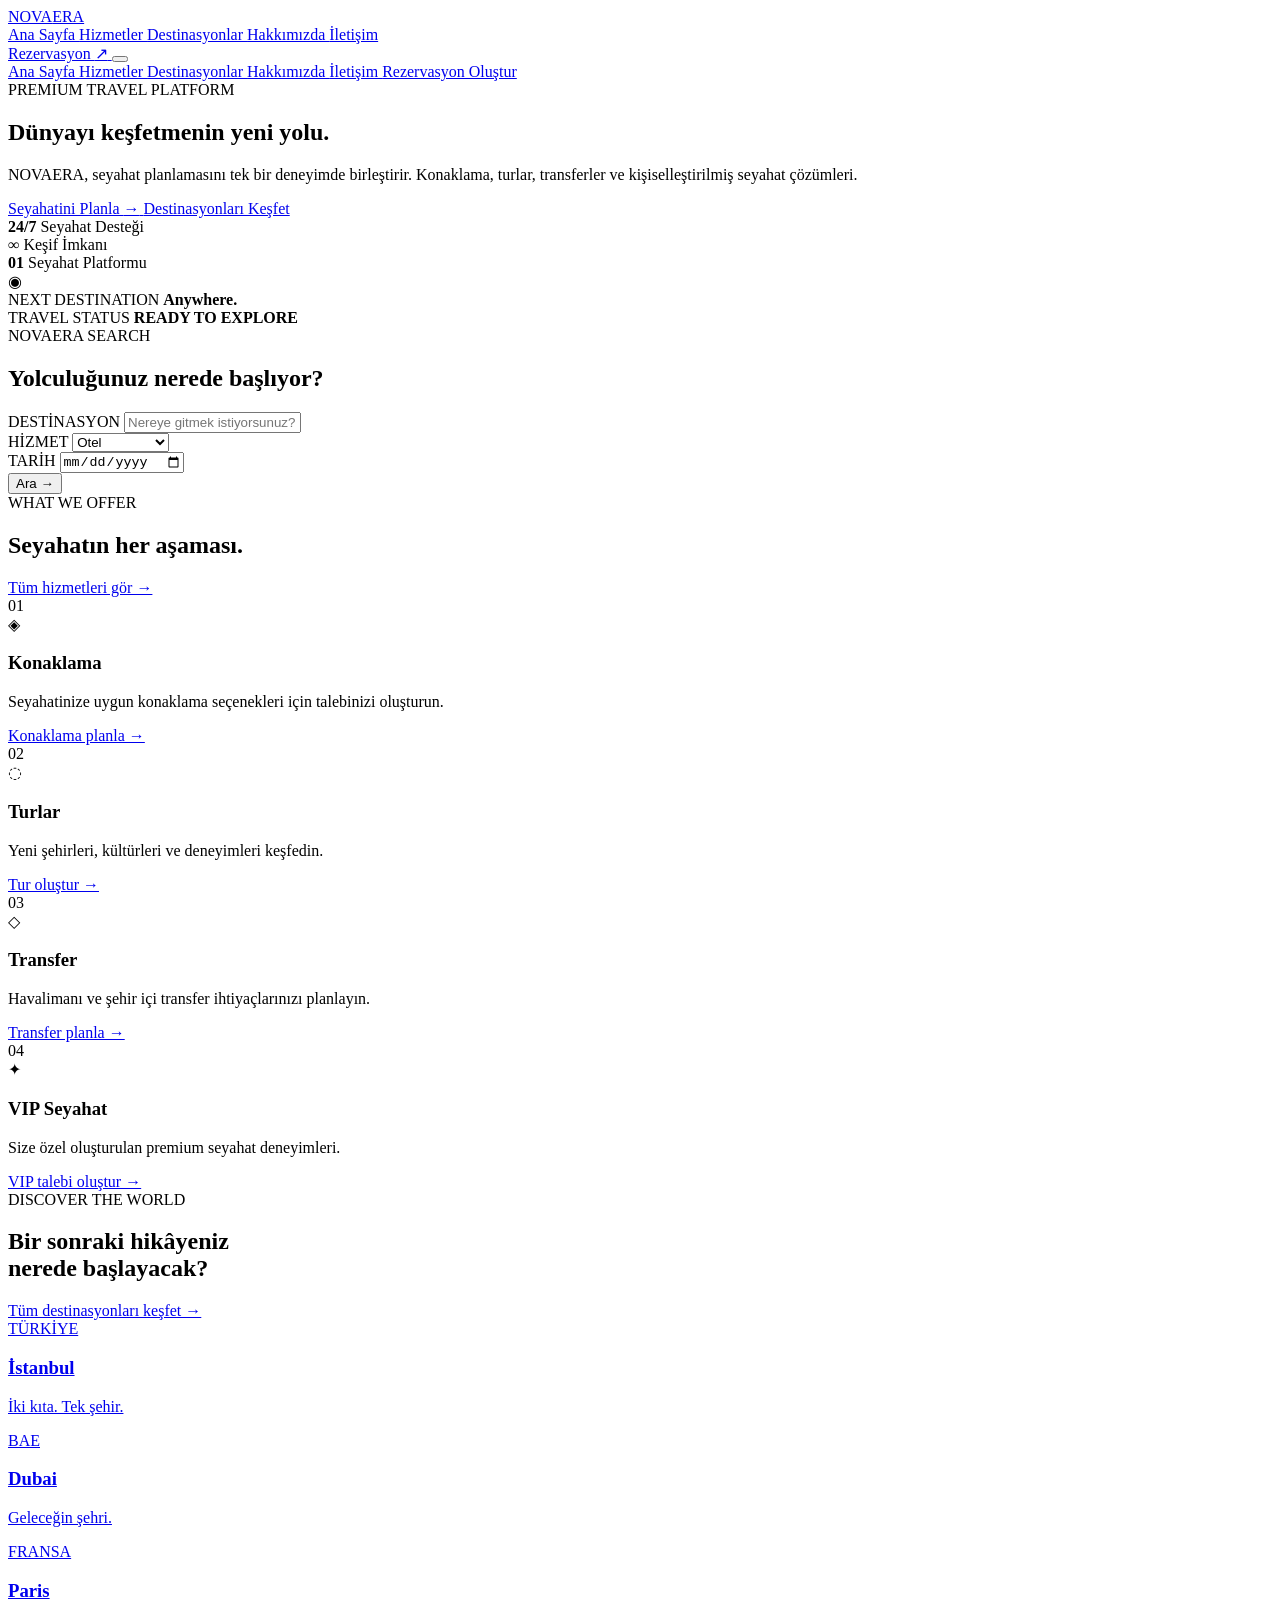
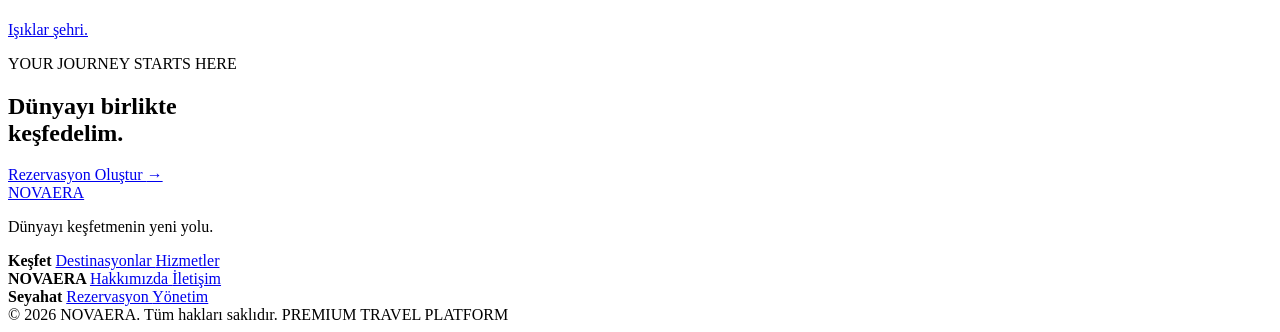
==== commit cf361269: "Update index.html" ====
--- a/index.html
+++ b/index.html
@@ -1,803 +1,831 @@
 <!DOCTYPE html>
 <html lang="tr">
 <head>
-<meta charset="UTF-8">
-<meta name="viewport" content="width=device-width,initial-scale=1.0">
-<meta name="theme-color" content="#06101c">
-<meta name="description" content="NOVAERA - Dünyayı keşfetmenin yeni yolu.">
-<title>NOVAERA | Dünyayı Keşfetmenin Yeni Yolu</title>
-
-<style>
-*{margin:0;padding:0;box-sizing:border-box}
-html{scroll-behavior:smooth}
-body{
-  font-family:Arial,Helvetica,sans-serif;
-  background:#06101c;
-  color:#fff;
-  overflow-x:hidden
-}
-button,input,select,textarea{font:inherit}
-button{cursor:pointer}
-a{text-decoration:none;color:inherit}
-.container{width:min(1180px,92%);margin:auto}
-
-.navbar{
- position:fixed;top:0;left:0;right:0;z-index:1000;
- background:rgba(6,16,28,.88);
- backdrop-filter:blur(16px);
- border-bottom:1px solid rgba(255,255,255,.08)
-}
-.nav-inner{
- height:76px;display:flex;align-items:center;
- justify-content:space-between
-}
-.logo{font-size:25px;font-weight:900;letter-spacing:3px}
-.logo span{color:#36d6ff}
-.nav-links{display:flex;gap:28px;align-items:center}
-.nav-links a{color:#c9d5e3;font-size:14px}
-.nav-links a:hover{color:#36d6ff}
-.nav-btn,.secondary{
- border:1px solid rgba(255,255,255,.18);
- background:rgba(255,255,255,.04);
- color:#fff;padding:12px 18px;border-radius:10px
-}
-.nav-btn{border-color:#36d6ff}
-.menu-btn{
- display:none;background:none;border:0;color:white;font-size:28px
-}
-
-.hero{
- min-height:760px;padding-top:76px;display:flex;align-items:center;
- background:
- radial-gradient(circle at 20% 30%,rgba(0,174,255,.18),transparent 32%),
- radial-gradient(circle at 80% 70%,rgba(90,55,255,.14),transparent 30%),
- linear-gradient(135deg,#06101c,#091a2b 55%,#06101c)
-}
-.hero-content{max-width:800px}
-.badge{
- display:inline-block;padding:8px 14px;border:1px solid rgba(54,214,255,.3);
- border-radius:100px;color:#6be1ff;background:rgba(54,214,255,.07);
- font-size:12px;margin-bottom:22px
-}
-.hero h1{font-size:clamp(45px,7vw,82px);line-height:.98;margin-bottom:24px}
-.hero h1 span{color:#36d6ff}
-.hero p{color:#aebdcd;font-size:18px;line-height:1.7;max-width:680px}
-.hero-actions{display:flex;gap:14px;margin-top:32px;flex-wrap:wrap}
-.primary{
- border:0;background:#36d6ff;color:#04101a;
- padding:15px 23px;border-radius:12px;font-weight:800
-}
-.primary:hover{filter:brightness(1.08);transform:translateY(-1px)}
-
-.search-box{
- margin-top:50px;padding:14px;background:rgba(255,255,255,.06);
- border:1px solid rgba(255,255,255,.1);border-radius:18px;
- display:grid;grid-template-columns:1.2fr 1fr .7fr auto;gap:10px
-}
-.field{
- background:#0b1b2c;border:1px solid rgba(255,255,255,.08);
- border-radius:12px;padding:12px 14px
-}
-.field label{display:block;color:#8497aa;font-size:11px;margin-bottom:5px}
-.field input,.field select{
- width:100%;background:none;color:#fff;border:0;outline:0
-}
-.field option{background:#0b1b2c}
-
-section{padding:100px 0}
-.section-head{margin-bottom:42px}
-.section-head small{
- color:#36d6ff;text-transform:uppercase;letter-spacing:2px;font-weight:bold
-}
-.section-head h2{font-size:42px;margin-top:10px}
-.section-head p{color:#91a1b2;margin-top:12px}
-
-.services,.why{background:#071522}
-.grid{
- display:grid;grid-template-columns:repeat(4,1fr);gap:18px
-}
-.card{
- padding:27px;background:linear-gradient(145deg,#0b1b2b,#081522);
- border:1px solid rgba(255,255,255,.08);border-radius:18px;
- transition:.25s
-}
-.card:hover{transform:translateY(-5px);border-color:rgba(54,214,255,.35)}
-.icon{font-size:34px;margin-bottom:20px}
-.card h3{margin-bottom:10px}
-.card p{color:#8fa1b4;font-size:14px;line-height:1.6}
-.card button{
- margin-top:20px;background:none;border:0;color:#36d6ff;padding:0
-}
-
-.destination-grid{
- display:grid;grid-template-columns:repeat(3,1fr);gap:18px
-}
-.destination{
- min-height:280px;padding:25px;border-radius:20px;
- display:flex;flex-direction:column;justify-content:flex-end;
- overflow:hidden;position:relative;
- background:linear-gradient(145deg,#12334a,#0b1a2b);
- border:1px solid rgba(255,255,255,.08)
-}
-.destination:before{
- content:"";position:absolute;inset:0;
- background:radial-gradient(circle at 70% 25%,rgba(54,214,255,.22),transparent 35%)
-}
-.destination>*{position:relative}
-.destination h3{font-size:27px}
-.destination p{color:#b6c4d2;margin-top:6px}
-
-.why-grid{
- display:grid;grid-template-columns:repeat(3,1fr);gap:18px
-}
-.why-item{
- padding:30px;border:1px solid rgba(255,255,255,.08);
- border-radius:18px;background:#091a29
-}
-.why-item strong{
- display:block;font-size:35px;color:#36d6ff;margin-bottom:12px
-}
-.why-item p{color:#91a1b2;line-height:1.6}
-
-.cta{
- text-align:center;
- background:radial-gradient(circle at center,rgba(54,214,255,.12),transparent 45%),#06101c
-}
-.cta h2{font-size:45px;margin-bottom:15px}
-.cta p{color:#94a7b9;margin-bottom:28px}
-
-footer{
- border-top:1px solid rgba(255,255,255,.08);
- padding:35px 0;background:#040b13
-}
-.footer-inner{
- display:flex;justify-content:space-between;gap:20px;
- color:#718396;font-size:13px
-}
-.firebase-status{color:#7d8da0}
-.firebase-status.ok{color:#61e6a5}
-.firebase-status.err{color:#ff8e8e}
-
-.modal{
- position:fixed;inset:0;background:rgba(0,0,0,.75);
- backdrop-filter:blur(8px);display:none;align-items:center;
- justify-content:center;z-index:3000;padding:20px
-}
-.modal.show{display:flex}
-.modal-box{
- width:min(600px,100%);max-height:90vh;overflow:auto;
- background:#091a29;border:1px solid rgba(255,255,255,.12);
- border-radius:20px;padding:28px
-}
-.modal-head{
- display:flex;justify-content:space-between;align-items:center;
- margin-bottom:24px
-}
-.close{background:none;border:0;color:#9badbf;font-size:28px}
-.form-grid{
- display:grid;grid-template-columns:1fr 1fr;gap:14px
-}
-.form-group{margin-bottom:14px}
-.form-group.full{grid-column:1/-1}
-.form-group label{
- display:block;font-size:12px;color:#9cafc1;margin-bottom:7px
-}
-.form-group input,.form-group select,.form-group textarea{
- width:100%;background:#06111d;border:1px solid rgba(255,255,255,.1);
- color:#fff;border-radius:10px;padding:13px;outline:none
-}
-.form-group textarea{min-height:100px;resize:vertical}
-.form-group input:focus,
-.form-group select:focus,
-.form-group textarea:focus{border-color:#36d6ff}
-.form-submit{width:100%;margin-top:8px}
-
-.toast{
- position:fixed;right:20px;bottom:20px;z-index:5000;
- max-width:380px;padding:15px 18px;border-radius:12px;
- background:#102438;border:1px solid rgba(54,214,255,.35);
- box-shadow:0 15px 50px rgba(0,0,0,.4);
- transform:translateY(120px);opacity:0;transition:.3s
-}
-.toast.show{transform:translateY(0);opacity:1}
-
-.results{display:none;padding:50px 0;background:#081724}
-.results.show{display:block}
-.result-box{
- padding:25px;background:#0b1c2c;
- border:1px solid rgba(255,255,255,.08);border-radius:18px
-}
-.result-list{margin-top:18px;display:grid;gap:10px}
-.result-item{
- display:flex;justify-content:space-between;gap:20px;
- align-items:center;padding:15px;background:#071522;border-radius:10px
-}
-
-.admin-page{
- display:none;min-height:100vh;padding:120px 0 60px;background:#050d16
-}
-.admin-page.show{display:block}
-.admin-login{
- width:min(450px,92%);margin:70px auto;padding:30px;
- background:#091a29;border:1px solid rgba(255,255,255,.1);border-radius:20px
-}
-.admin-login h2{margin-bottom:8px}
-.admin-login p{color:#8395a8;margin-bottom:25px}
-.admin-dashboard{display:none}
-.admin-dashboard.show{display:block}
-.admin-top{
- display:flex;justify-content:space-between;align-items:center;
- gap:15px;margin-bottom:30px
-}
-.admin-stats{
- display:grid;grid-template-columns:repeat(3,1fr);gap:15px;margin-bottom:25px
-}
-.stat{
- padding:22px;background:#091a29;border:1px solid rgba(255,255,255,.08);
- border-radius:16px
-}
-.stat span{color:#7f91a4;font-size:13px}
-.stat strong{display:block;margin-top:8px;font-size:30px;color:#36d6ff}
-.table-wrap{
- overflow:auto;background:#091a29;border:1px solid rgba(255,255,255,.08);
- border-radius:16px
-}
-table{width:100%;border-collapse:collapse;min-width:900px}
-th,td{
- padding:14px;text-align:left;border-bottom:1px solid rgba(255,255,255,.07);
- font-size:13px
-}
-th{color:#36d6ff}
-td{color:#c0ccd8}
-.status{
- padding:5px 9px;border-radius:20px;background:#163047;color:#7be2ff
-}
-.small-btn{
- padding:7px 10px;border:1px solid rgba(255,255,255,.12);
- border-radius:7px;background:#102438;color:white
-}
-
-.empty{
- padding:30px;text-align:center;color:#8395a8
-}
-
-@media(max-width:900px){
- .nav-links{
-  display:none;position:absolute;top:76px;left:0;right:0;
-  padding:20px;flex-direction:column;align-items:stretch;
-  background:#06101c;border-bottom:1px solid rgba(255,255,255,.1)
- }
- .nav-links.open{display:flex}
- .menu-btn{display:block}
- .search-box{grid-template-columns:1fr}
- .grid{grid-template-columns:repeat(2,1fr)}
- .destination-grid,.why-grid{grid-template-columns:1fr}
-}
-@media(max-width:600px){
- .hero{min-height:700px}
- .hero h1{font-size:48px}
- .hero p{font-size:15px}
- .grid{grid-template-columns:1fr}
- .section-head h2{font-size:34px}
- .form-grid{grid-template-columns:1fr}
- .form-group.full{grid-column:auto}
- .admin-stats{grid-template-columns:1fr}
- .admin-top{align-items:flex-start;flex-direction:column}
- .footer-inner{flex-direction:column}
-}
-</style>
+  <meta charset="UTF-8">
+  <meta name="viewport" content="width=device-width, initial-scale=1.0">
+
+  <title>NOVAERA — Dünyayı Keşfetmenin Yeni Yolu</title>
+
+  <meta
+    name="description"
+    content="NOVAERA ile otel, tur, transfer ve özel seyahat deneyimlerinizi keşfedin."
+  >
+
+  <link rel="stylesheet" href="assets/css/global.css">
+  <link rel="stylesheet" href="assets/css/home.css">
 </head>
 
 <body>
 
-<nav class="navbar">
-<div class="container nav-inner">
-
-<a href="#home" class="logo">NOVA<span>ERA</span></a>
-
-<div class="nav-links" id="navLinks">
-<a href="#home">Ana Sayfa</a>
-<a href="#services">Hizmetler</a>
-<a href="#destinations">Destinasyonlar</a>
-<a href="#why">Neden NOVAERA?</a>
-<button class="nav-btn" onclick="openBooking('Genel Rezervasyon')">
-Rezervasyon
-</button>
-</div>
-
-<button class="menu-btn" id="menuBtn">☰</button>
-
-</div>
-</nav>
-
-<div id="normalSite">
-
-<section class="hero" id="home">
-<div class="container">
-<div class="hero-content">
-
-<div class="badge">PREMIUM TRAVEL EXPERIENCE</div>
-
-<h1>
-Dünyayı <span>keşfetmenin</span><br>
-yeni yolu.
-</h1>
-
-<p>
-NOVAERA ile otel, tur, transfer ve özel seyahat
-deneyimlerinizi tek platform üzerinden planlayın.
-</p>
-
-<div class="hero-actions">
-<button class="primary" onclick="openBooking('Genel Rezervasyon')">
-Seyahat Planla
-</button>
-
-<button class="secondary" onclick="scrollToId('services')">
-Hizmetleri Keşfet
-</button>
-</div>
-
-<div class="search-box">
-
-<div class="field">
-<label>NEREYE?</label>
-<input id="searchDestination" type="text"
-placeholder="Paris, Dubai, İstanbul...">
-</div>
-
-<div class="field">
-<label>HİZMET</label>
-<select id="searchService">
-<option value="Otel">Otel</option>
-<option value="Tur">Tur</option>
-<option value="Transfer">Transfer</option>
-<option value="VIP Seyahat">VIP Seyahat</option>
-</select>
-</div>
-
-<div class="field">
-<label>KİŞİ</label>
-<select id="searchGuests">
-<option value="1">1 kişi</option>
-<option value="2">2 kişi</option>
-<option value="3">3 kişi</option>
-<option value="4">4 kişi</option>
-<option value="5">5 kişi</option>
-<option value="6">6+ kişi</option>
-</select>
-</div>
-
-<button class="primary" onclick="performSearch()">Ara</button>
-
-</div>
-</div>
-</div>
-</section>
-
-<section class="results" id="results">
-<div class="container">
-<div class="result-box">
-<h2>Arama Sonucu</h2>
-<p id="resultSummary" style="color:#94a7b9;margin-top:8px"></p>
-<div class="result-list" id="resultList"></div>
-</div>
-</div>
-</section>
-
-<section class="services" id="services">
-<div class="container">
-
-<div class="section-head">
-<small>NOVAERA SERVICES</small>
-<h2>Tek platform. Sınırsız keşif.</h2>
-<p>Seyahatinizin farklı aşamalarını tek noktadan planlayın.</p>
-</div>
-
-<div class="grid">
-
-<div class="card">
-<div class="icon">🏨</div>
-<h3>Oteller</h3>
-<p>Konaklama taleplerinizi NOVAERA üzerinden oluşturun.</p>
-<button onclick="openBooking('Otel')">Otel talebi oluştur →</button>
-</div>
-
-<div class="card">
-<div class="icon">🌍</div>
-<h3>Turlar</h3>
-<p>Yurt içi ve yurt dışı seyahatler için tur organizasyonu.</p>
-<button onclick="openBooking('Tur')">Tur planla →</button>
-</div>
-
-<div class="card">
-<div class="icon">🚘</div>
-<h3>Transfer</h3>
-<p>Havalimanı, otel ve şehir içi transfer talepleri.</p>
-<button onclick="openBooking('Transfer')">Transfer iste →</button>
-</div>
-
-<div class="card">
-<div class="icon">✦</div>
-<h3>VIP Seyahat</h3>
-<p>Özel araç, transfer ve kişiselleştirilmiş seyahat.</p>
-<button onclick="openBooking('VIP Seyahat')">VIP planla →</button>
-</div>
-
-</div>
-</div>
-</section>
-
-<section class="destinations" id="destinations">
-<div class="container">
-
-<div class="section-head">
-<small>DESTINATIONS</small>
-<h2>Bir sonraki durağınızı seçin.</h2>
-<p>NOVAERA ile seyahat planınızı başlatın.</p>
-</div>
-
-<div class="destination-grid">
-
-<div class="destination">
-<h3>İstanbul</h3>
-<p>Doğu ile Batı'nın buluştuğu şehir.</p>
-<button class="secondary" style="margin-top:15px;width:max-content"
-onclick="openDestination('İstanbul')">Keşfet</button>
-</div>
-
-<div class="destination">
-<h3>Dubai</h3>
-<p>Lüks, modern şehir ve çöl deneyimi.</p>
-<button class="secondary" style="margin-top:15px;width:max-content"
-onclick="openDestination('Dubai')">Keşfet</button>
-</div>
-
-<div class="destination">
-<h3>Paris</h3>
-<p>Kültür, sanat ve romantizmin şehri.</p>
-<button class="secondary" style="margin-top:15px;width:max-content"
-onclick="openDestination('Paris')">Keşfet</button>
-</div>
-
-</div>
-</div>
-</section>
-
-<section class="why" id="why">
-<div class="container">
-
-<div class="section-head">
-<small>WHY NOVAERA</small>
-<h2>Seyahatinizi sadeleştiriyoruz.</h2>
-</div>
-
-<div class="why-grid">
-
-<div class="why-item">
-<strong>01</strong>
-<h3>Tek Nokta</h3>
-<p>Otel, tur, transfer ve özel seyahat taleplerinizi tek sistem üzerinden yönetin.</p>
-</div>
-
-<div class="why-item">
-<strong>02</strong>
-<h3>Kişisel Planlama</h3>
-<p>Seyahatinizi ihtiyaçlarınıza göre şekillendirecek talep sistemi.</p>
-</div>
-
-<div class="why-item">
-<strong>03</strong>
-<h3>Destek</h3>
-<p>Rezervasyon talebiniz oluşturulduktan sonra sizinle iletişim kurulabilir.</p>
-</div>
-
-</div>
-</div>
-</section>
-
-<section class="cta">
-<div class="container">
-<h2>Bir sonraki yolculuğunuzu başlatın.</h2>
-<p>NOVAERA seyahat talebinizi şimdi oluşturun.</p>
-<button class="primary" onclick="openBooking('Genel Rezervasyon')">
-Rezervasyon Oluştur
-</button>
-</div>
-</section>
-
-</div>
-
-<footer>
-<div class="container footer-inner">
-<div>© 2026 NOVAERA — Dünyayı keşfetmenin yeni yolu.</div>
-<div>
-<span id="firebaseStatus" class="firebase-status">Firebase: Hazırlanıyor</span>
-&nbsp; · &nbsp;
-<a href="#admin">Yönetim</a>
-</div>
-</div>
-</footer>
-
-<!-- ADMIN -->
-
-<section class="admin-page" id="adminPage">
-
-<div class="container">
-
-<div class="admin-login" id="adminLogin">
-
-<div class="badge">NOVAERA ADMIN</div>
-<h2>Yönetim Paneli</h2>
-<p>Yetkili hesap ile giriş yapın.</p>
-
-<div class="form-group">
-<label>E-posta</label>
-<input type="email" id="adminEmail"
-placeholder="admin@email.com">
-</div>
-
-<div class="form-group">
-<label>Şifre</label>
-<input type="password" id="adminPassword"
-placeholder="••••••••">
-</div>
-
-<button class="primary form-submit" onclick="adminLogin()">
-Giriş Yap
-</button>
-
-<button class="secondary form-submit" onclick="location.hash=''">
-Siteye Dön
-</button>
-
-</div>
-
-<div class="admin-dashboard" id="adminDashboard">
-
-<div class="admin-top">
-<div>
-<div class="badge">NOVAERA CONTROL CENTER</div>
-<h2>Rezervasyon Yönetimi</h2>
-</div>
-
-<div style="display:flex;gap:10px;flex-wrap:wrap">
-<button class="secondary" onclick="loadBookings()">Yenile</button>
-<button class="secondary" onclick="adminLogout()">Çıkış</button>
-</div>
-</div>
-
-<div class="admin-stats">
-
-<div class="stat">
-<span>Toplam Talep</span>
-<strong id="totalBookings">0</strong>
-</div>
-
-<div class="stat">
-<span>Yeni</span>
-<strong id="newBookings">0</strong>
-</div>
-
-<div class="stat">
-<span>Tamamlanan</span>
-<strong id="completedBookings">0</strong>
-</div>
-
-</div>
-
-<div class="table-wrap">
-<table>
-<thead>
-<tr>
-<th>Tarih</th>
-<th>Müşteri</th>
-<th>Hizmet</th>
-<th>Kişi</th>
-<th>İletişim</th>
-<th>Durum</th>
-<th>İşlem</th>
-</tr>
-</thead>
-<tbody id="bookingTable"></tbody>
-</table>
-</div>
-
-</div>
-
-</div>
-</section>
-
-<!-- BOOKING MODAL -->
-
-<div class="modal" id="bookingModal">
-
-<div class="modal-box">
-
-<div class="modal-head">
-
-<div>
-<div class="badge">NOVAERA RESERVATION</div>
-<h2 id="modalTitle">Rezervasyon Talebi</h2>
-</div>
-
-<button class="close" onclick="closeBooking()">×</button>
-
-</div>
-
-<form id="bookingForm">
-
-<div class="form-grid">
-
-<div class="form-group">
-<label>Ad Soyad *</label>
-<input id="customerName" required>
-</div>
-
-<div class="form-group">
-<label>E-posta *</label>
-<input id="customerEmail" type="email" required>
-</div>
-
-<div class="form-group">
-<label>Telefon *</label>
-<input id="customerPhone" type="tel" required>
-</div>
-
-<div class="form-group">
-<label>Kişi Sayısı *</label>
-<select id="customerGuests" required>
-<option value="1">1</option>
-<option value="2">2</option>
-<option value="3">3</option>
-<option value="4">4</option>
-<option value="5">5</option>
-<option value="6">6</option>
-<option value="7">7</option>
-<option value="8">8</option>
-<option value="9">9</option>
-<option value="10">10+</option>
-</select>
-</div>
-
-<div class="form-group">
-<label>Giriş / Başlangıç Tarihi *</label>
-<input id="checkin" type="date" required>
-</div>
-
-<div class="form-group">
-<label>Çıkış Tarihi</label>
-<input id="checkout" type="date">
-</div>
-
-<div class="form-group full">
-<label>Destinasyon *</label>
-<input id="bookingDestination"
-placeholder="İstanbul, Dubai, Paris..." required>
-</div>
-
-<div class="form-group full">
-<label>Hizmet</label>
-<select id="bookingService">
-<option value="Genel Rezervasyon">Genel Rezervasyon</option>
-<option value="Otel">Otel</option>
-<option value="Tur">Tur</option>
-<option value="Transfer">Transfer</option>
-<option value="VIP Seyahat">VIP Seyahat</option>
-</select>
-</div>
-
-<div class="form-group full">
-<label>Notunuz</label>
-<textarea id="bookingNotes"
-placeholder="Seyahatinizle ilgili özel istekleriniz..."></textarea>
-</div>
-
-</div>
-
-<button class="primary form-submit" id="bookingSubmit" type="submit">
-Rezervasyon Talebi Gönder
-</button>
-
-</form>
-
-</div>
-</div>
-
-<div class="toast" id="toast"></div>
-
-<script>
-/* =========================================================
-   NOVAERA CORE
-   Firebase'den bağımsız ana sistem
-========================================================= */
-
-(function(){
-
-"use strict";
-
-const $ = id => document.getElementById(id);
-
-let firebasePromise = null;
-let firebaseInstance = null;
-let adminUser = null;
-let bookingsCache = [];
-
-/* FIREBASE CONFIG */
-
-const firebaseConfig = {
- apiKey:"AIzaSyC56d_Cnh2lZIimgifSkiqk5GggU-aX1G4",
- authDomain:"novaera-2f0d2.firebaseapp.com",
- projectId:"novaera-2f0d2",
- storageBucket:"novaera-2f0d2.firebasestorage.app",
- messagingSenderId:"877581197546",
- appId:"1:877581197546:web:2d24a9989d21505f2c3793",
- measurementId:"G-VSLTN4QBL8"
-};
-
-/* TOAST */
-
-window.showToast = function(message,type="normal"){
- const toast=$("toast");
- toast.textContent=message;
- toast.classList.add("show");
-
- if(type==="error"){
-   toast.style.borderColor="rgba(255,100,100,.5)";
- }else{
-   toast.style.borderColor="rgba(54,214,255,.35)";
- }
-
- clearTimeout(window.__toastTimer);
- window.__toastTimer=setTimeout(()=>{
-   toast.classList.remove("show");
- },4000);
-};
-
-/* SCROLL */
-
-window.scrollToId=function(id){
- const el=$(id);
- if(el) el.scrollIntoView({behavior:"smooth"});
-};
-
-/* MOBILE MENU */
-
-$("menuBtn").addEventListener("click",()=>{
- $("navLinks").classList.toggle("open");
-});
-
-document.querySelectorAll("#navLinks a").forEach(a=>{
- a.addEventListener("click",()=>{
-   $("navLinks").classList.remove("open");
- });
-});
-
-/* BOOKING */
-
-window.openBooking=function(service="Genel Rezervasyon"){
-
- $("bookingModal").classList.add("show");
-
- $("bookingService").value =
-   [...$("bookingService").options].some(o=>o.value===service)
-   ? service
-   : "Genel Rezervasyon";
-
- $("modalTitle").textContent =
-   service==="Genel Rezervasyon"
-   ? "Rezervasyon Talebi"
-   : service+" Talebi";
-
- $("bookingDestination").focus();
-};
-
-window.closeBooking=function(){
- $("bookingModal").classList.remove("show");
-};
-
-$("bookingModal").addEventListener("click",e=>{
- if(e.target === $("bookingModal")) closeBooking();
-});
-
-document.addEventListe
+  <!-- =====================================================
+       BACKGROUND
+  ====================================================== -->
+
+  <div class="space-background">
+
+    <div class="stars stars-one"></div>
+    <div class="stars stars-two"></div>
+
+    <div class="orb orb-one"></div>
+    <div class="orb orb-two"></div>
+
+    <div class="glow-line line-one"></div>
+    <div class="glow-line line-two"></div>
+
+  </div>
+
+
+  <!-- =====================================================
+       NAVBAR
+  ====================================================== -->
+
+  <header class="navbar">
+
+    <div class="container nav-container">
+
+      <a href="index.html" class="logo">
+        NOVA<span>ERA</span>
+      </a>
+
+      <nav class="desktop-nav">
+
+        <a href="index.html" class="active">
+          Ana Sayfa
+        </a>
+
+        <a href="services.html">
+          Hizmetler
+        </a>
+
+        <a href="destinations.html">
+          Destinasyonlar
+        </a>
+
+        <a href="about.html">
+          Hakkımızda
+        </a>
+
+        <a href="contact.html">
+          İletişim
+        </a>
+
+      </nav>
+
+      <a href="reservation.html" class="nav-reservation">
+        Rezervasyon
+        <span>↗</span>
+      </a>
+
+      <button
+        class="mobile-menu-button"
+        id="mobileMenuButton"
+        aria-label="Menüyü aç"
+      >
+        <span></span>
+        <span></span>
+        <span></span>
+      </button>
+
+    </div>
+
+
+    <!-- MOBILE MENU -->
+
+    <div class="mobile-menu" id="mobileMenu">
+
+      <a href="index.html">
+        Ana Sayfa
+      </a>
+
+      <a href="services.html">
+        Hizmetler
+      </a>
+
+      <a href="destinations.html">
+        Destinasyonlar
+      </a>
+
+      <a href="about.html">
+        Hakkımızda
+      </a>
+
+      <a href="contact.html">
+        İletişim
+      </a>
+
+      <a href="reservation.html" class="mobile-reservation">
+        Rezervasyon Oluştur
+      </a>
+
+    </div>
+
+  </header>
+
+
+  <!-- =====================================================
+       HERO
+  ====================================================== -->
+
+  <main>
+
+    <section class="hero">
+
+      <div class="container hero-container">
+
+        <div class="hero-content">
+
+          <div class="hero-eyebrow">
+
+            <span class="eyebrow-dot"></span>
+
+            PREMIUM TRAVEL PLATFORM
+
+            <span class="eyebrow-line"></span>
+
+          </div>
+
+
+          <h1>
+
+            Dünyayı
+
+            <span>
+              keşfetmenin
+            </span>
+
+            yeni yolu.
+
+          </h1>
+
+
+          <p class="hero-description">
+
+            NOVAERA, seyahat planlamasını tek bir deneyimde
+            birleştirir. Konaklama, turlar, transferler ve
+            kişiselleştirilmiş seyahat çözümleri.
+
+          </p>
+
+
+          <div class="hero-buttons">
+
+            <a
+              href="reservation.html"
+              class="button-primary"
+            >
+
+              Seyahatini Planla
+
+              <span>→</span>
+
+            </a>
+
+
+            <a
+              href="destinations.html"
+              class="button-secondary"
+            >
+
+              Destinasyonları Keşfet
+
+            </a>
+
+          </div>
+
+
+          <!-- HERO STATS -->
+
+          <div class="hero-stats">
+
+            <div class="hero-stat">
+
+              <strong>24/7</strong>
+
+              <span>
+                Seyahat Desteği
+              </span>
+
+            </div>
+
+
+            <div class="stat-divider"></div>
+
+
+            <div class="hero-stat">
+
+              <strong>∞</strong>
+
+              <span>
+                Keşif İmkanı
+              </span>
+
+            </div>
+
+
+            <div class="stat-divider"></div>
+
+
+            <div class="hero-stat">
+
+              <strong>01</strong>
+
+              <span>
+                Seyahat Platformu
+              </span>
+
+            </div>
+
+          </div>
+
+        </div>
+
+
+        <!-- =================================================
+             HERO VISUAL
+        ================================================== -->
+
+        <div class="hero-visual">
+
+          <div class="planet-shadow"></div>
+
+          <div class="planet">
+
+            <div class="planet-grid"></div>
+
+            <div class="planet-glow"></div>
+
+          </div>
+
+
+          <div class="orbit orbit-large"></div>
+
+          <div class="orbit orbit-small"></div>
+
+
+          <div class="floating-card card-location">
+
+            <div class="floating-icon">
+              ◉
+            </div>
+
+            <div>
+
+              <span>
+                NEXT DESTINATION
+              </span>
+
+              <strong>
+                Anywhere.
+              </strong>
+
+            </div>
+
+          </div>
+
+
+          <div class="floating-card card-route">
+
+            <div class="route-point"></div>
+
+            <div class="route-line"></div>
+
+            <div class="route-point"></div>
+
+          </div>
+
+
+          <div class="floating-card card-status">
+
+            <span>
+              TRAVEL STATUS
+            </span>
+
+            <strong>
+              READY TO EXPLORE
+            </strong>
+
+            <div class="status-bar">
+              <i></i>
+            </div>
+
+          </div>
+
+        </div>
+
+      </div>
+
+    </section>
+
+
+    <!-- =====================================================
+         SEARCH
+    ====================================================== -->
+
+    <section class="travel-search-section">
+
+      <div class="container">
+
+        <div class="travel-search">
+
+          <div class="search-heading">
+
+            <span>
+              NOVAERA SEARCH
+            </span>
+
+            <h2>
+              Yolculuğunuz nerede başlıyor?
+            </h2>
+
+          </div>
+
+
+          <div class="search-fields">
+
+            <div class="search-field">
+
+              <label>
+                DESTİNASYON
+              </label>
+
+              <input
+                id="destinationInput"
+                type="text"
+                placeholder="Nereye gitmek istiyorsunuz?"
+              >
+
+            </div>
+
+
+            <div class="search-field">
+
+              <label>
+                HİZMET
+              </label>
+
+              <select id="serviceInput">
+
+                <option value="Otel">
+                  Otel
+                </option>
+
+                <option value="Tur">
+                  Tur
+                </option>
+
+                <option value="Transfer">
+                  Transfer
+                </option>
+
+                <option value="VIP">
+                  VIP Seyahat
+                </option>
+
+              </select>
+
+            </div>
+
+
+            <div class="search-field">
+
+              <label>
+                TARİH
+              </label>
+
+              <input
+                id="dateInput"
+                type="date"
+              >
+
+            </div>
+
+
+            <button
+              class="search-button"
+              id="searchButton"
+            >
+
+              <span>
+                Ara
+              </span>
+
+              <strong>
+                →
+              </strong>
+
+            </button>
+
+          </div>
+
+
+          <div
+            class="search-message"
+            id="searchMessage"
+          ></div>
+
+        </div>
+
+      </div>
+
+    </section>
+
+
+    <!-- =====================================================
+         FEATURED SERVICES
+    ====================================================== -->
+
+    <section class="featured-section">
+
+      <div class="container">
+
+        <div class="section-heading">
+
+          <div>
+
+            <span>
+              WHAT WE OFFER
+            </span>
+
+            <h2>
+              Seyahatın her aşaması.
+            </h2>
+
+          </div>
+
+          <a href="services.html">
+            Tüm hizmetleri gör →
+          </a>
+
+        </div>
+
+
+        <div class="service-grid">
+
+
+          <article class="service-card service-main">
+
+            <div class="service-number">
+              01
+            </div>
+
+            <div class="service-icon">
+              ◈
+            </div>
+
+            <h3>
+              Konaklama
+            </h3>
+
+            <p>
+              Seyahatinize uygun konaklama
+              seçenekleri için talebinizi oluşturun.
+            </p>
+
+            <a href="reservation.html?service=Otel">
+              Konaklama planla →
+            </a>
+
+          </article>
+
+
+          <article class="service-card">
+
+            <div class="service-number">
+              02
+            </div>
+
+            <div class="service-icon">
+              ◌
+            </div>
+
+            <h3>
+              Turlar
+            </h3>
+
+            <p>
+              Yeni şehirleri, kültürleri ve
+              deneyimleri keşfedin.
+            </p>
+
+            <a href="reservation.html?service=Tur">
+              Tur oluştur →
+            </a>
+
+          </article>
+
+
+          <article class="service-card">
+
+            <div class="service-number">
+              03
+            </div>
+
+            <div class="service-icon">
+              ◇
+            </div>
+
+            <h3>
+              Transfer
+            </h3>
+
+            <p>
+              Havalimanı ve şehir içi
+              transfer ihtiyaçlarınızı planlayın.
+            </p>
+
+            <a href="reservation.html?service=Transfer">
+              Transfer planla →
+            </a>
+
+          </article>
+
+
+          <article class="service-card">
+
+            <div class="service-number">
+              04
+            </div>
+
+            <div class="service-icon">
+              ✦
+            </div>
+
+            <h3>
+              VIP Seyahat
+            </h3>
+
+            <p>
+              Size özel oluşturulan
+              premium seyahat deneyimleri.
+            </p>
+
+            <a href="reservation.html?service=VIP">
+              VIP talebi oluştur →
+            </a>
+
+          </article>
+
+
+        </div>
+
+      </div>
+
+    </section>
+
+
+    <!-- =====================================================
+         DESTINATION PREVIEW
+    ====================================================== -->
+
+    <section class="destination-preview">
+
+      <div class="container">
+
+        <div class="destination-heading">
+
+          <span>
+            DISCOVER THE WORLD
+          </span>
+
+          <h2>
+            Bir sonraki hikâyeniz<br>
+            nerede başlayacak?
+          </h2>
+
+          <a href="destinations.html" class="button-secondary">
+            Tüm destinasyonları keşfet →
+          </a>
+
+        </div>
+
+
+        <div class="destination-preview-grid">
+
+
+          <a
+            href="destinations.html#istanbul"
+            class="destination-tile tile-istanbul"
+          >
+
+            <div class="tile-overlay"></div>
+
+            <div class="tile-content">
+
+              <span>
+                TÜRKİYE
+              </span>
+
+              <h3>
+                İstanbul
+              </h3>
+
+              <p>
+                İki kıta. Tek şehir.
+              </p>
+
+            </div>
+
+          </a>
+
+
+          <a
+            href="destinations.html#dubai"
+            class="destination-tile tile-dubai"
+          >
+
+            <div class="tile-overlay"></div>
+
+            <div class="tile-content">
+
+              <span>
+                BAE
+              </span>
+
+              <h3>
+                Dubai
+              </h3>
+
+              <p>
+                Geleceğin şehri.
+              </p>
+
+            </div>
+
+          </a>
+
+
+          <a
+            href="destinations.html#paris"
+            class="destination-tile tile-paris"
+          >
+
+            <div class="tile-overlay"></div>
+
+            <div class="tile-content">
+
+              <span>
+                FRANSA
+              </span>
+
+              <h3>
+                Paris
+              </h3>
+
+              <p>
+                Işıklar şehri.
+              </p>
+
+            </div>
+
+          </a>
+
+
+        </div>
+
+      </div>
+
+    </section>
+
+
+    <!-- =====================================================
+         FINAL CTA
+    ====================================================== -->
+
+    <section class="final-cta">
+
+      <div class="container">
+
+        <div class="final-cta-inner">
+
+          <div>
+
+            <span>
+              YOUR JOURNEY STARTS HERE
+            </span>
+
+            <h2>
+              Dünyayı birlikte<br>
+              keşfedelim.
+            </h2>
+
+          </div>
+
+
+          <a
+            href="reservation.html"
+            class="button-primary"
+          >
+
+            Rezervasyon Oluştur
+
+            <span>→</span>
+
+          </a>
+
+        </div>
+
+      </div>
+
+    </section>
+
+  </main>
+
+
+  <!-- =====================================================
+       FOOTER
+  ====================================================== -->
+
+  <footer>
+
+    <div class="container footer-container">
+
+      <div class="footer-brand">
+
+        <a href="index.html" class="logo">
+          NOVA<span>ERA</span>
+        </a>
+
+        <p>
+          Dünyayı keşfetmenin yeni yolu.
+        </p>
+
+      </div>
+
+
+      <div class="footer-links">
+
+        <div>
+
+          <strong>
+            Keşfet
+          </strong>
+
+          <a href="destinations.html">
+            Destinasyonlar
+          </a>
+
+          <a href="services.html">
+            Hizmetler
+          </a>
+
+        </div>
+
+
+        <div>
+
+          <strong>
+            NOVAERA
+          </strong>
+
+          <a href="about.html">
+            Hakkımızda
+          </a>
+
+          <a href="contact.html">
+            İletişim
+          </a>
+
+        </div>
+
+
+        <div>
+
+          <strong>
+            Seyahat
+          </strong>
+
+          <a href="reservation.html">
+            Rezervasyon
+          </a>
+
+          <a href="admin/index.html">
+            Yönetim
+          </a>
+
+        </div>
+
+      </div>
+
+    </div>
+
+
+    <div class="container footer-bottom">
+
+      <span>
+        © 2026 NOVAERA. Tüm hakları saklıdır.
+      </span>
+
+      <span>
+        PREMIUM TRAVEL PLATFORM
+      </span>
+
+    </div>
+
+  </footer>
+
+
+  <script src="assets/js/global.js"></script>
+  <script src="assets/js/home.js"></script>
+
+</body>
+      </html>
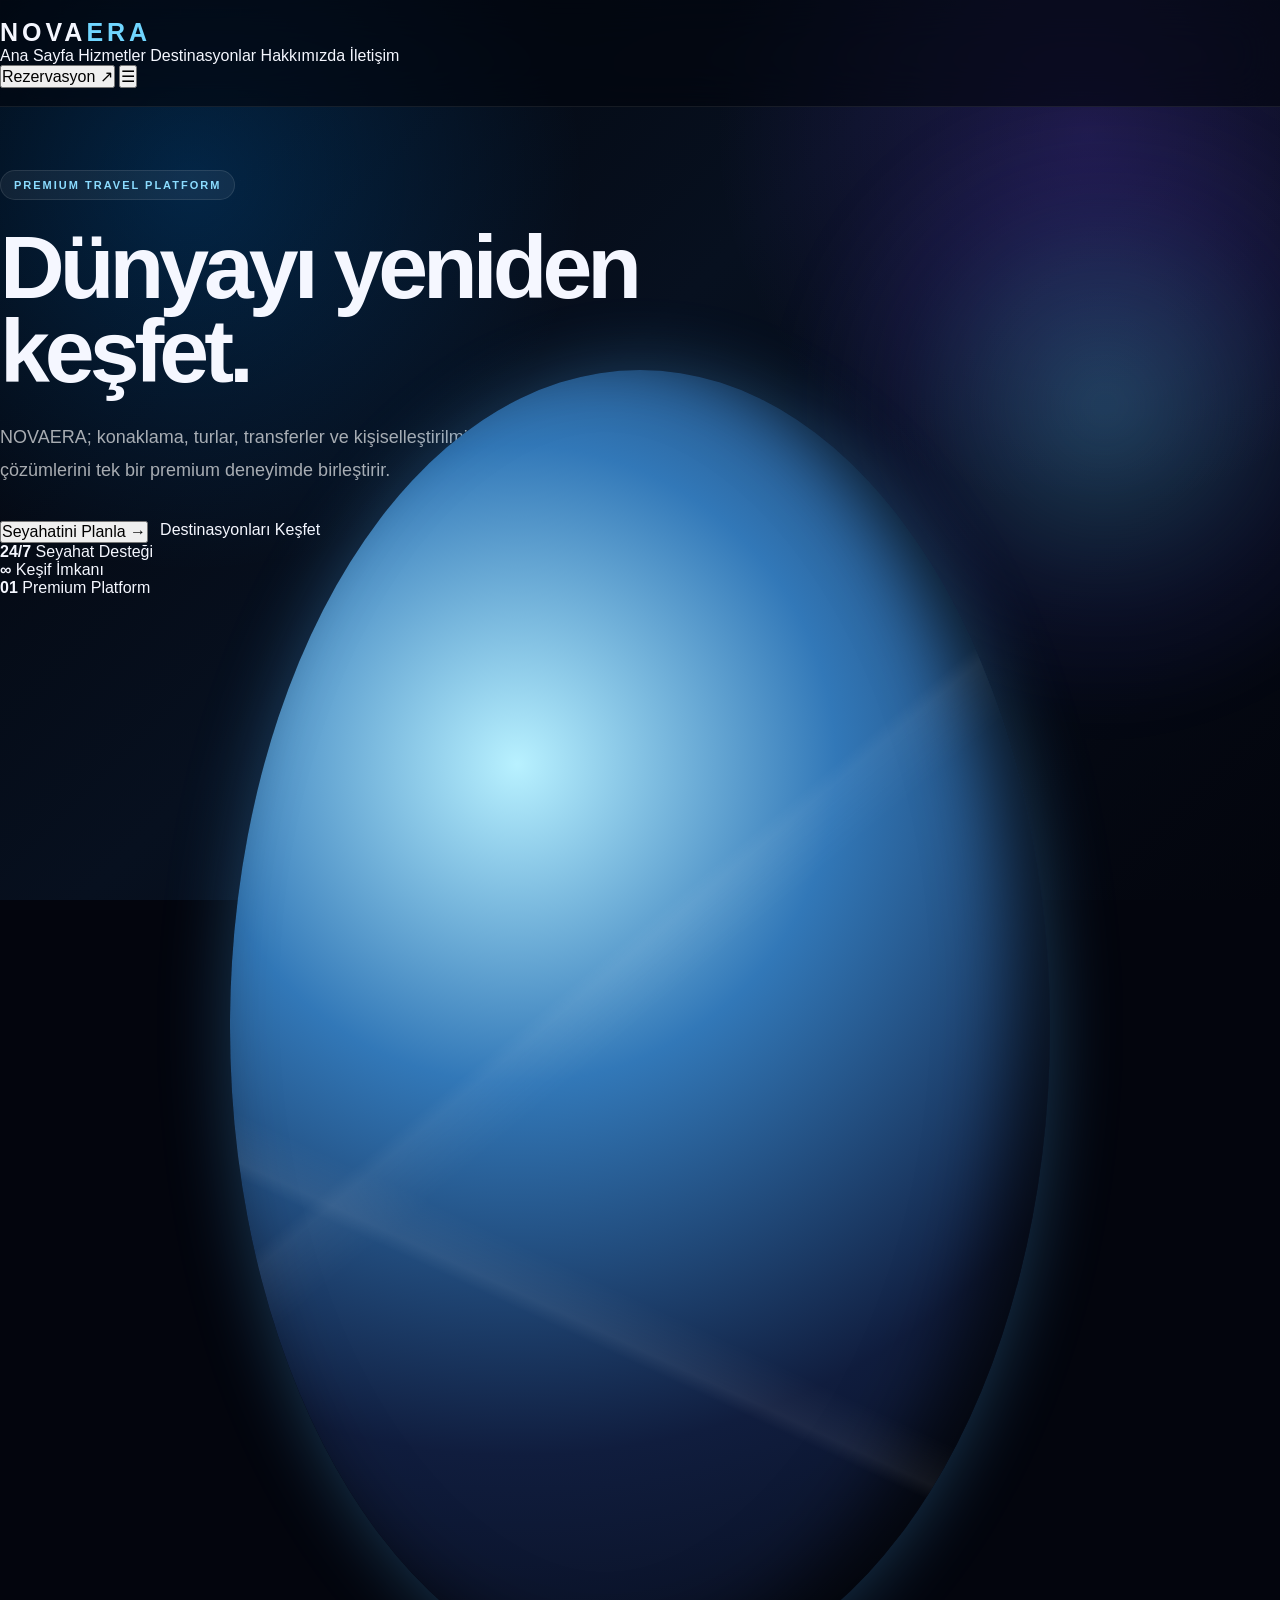
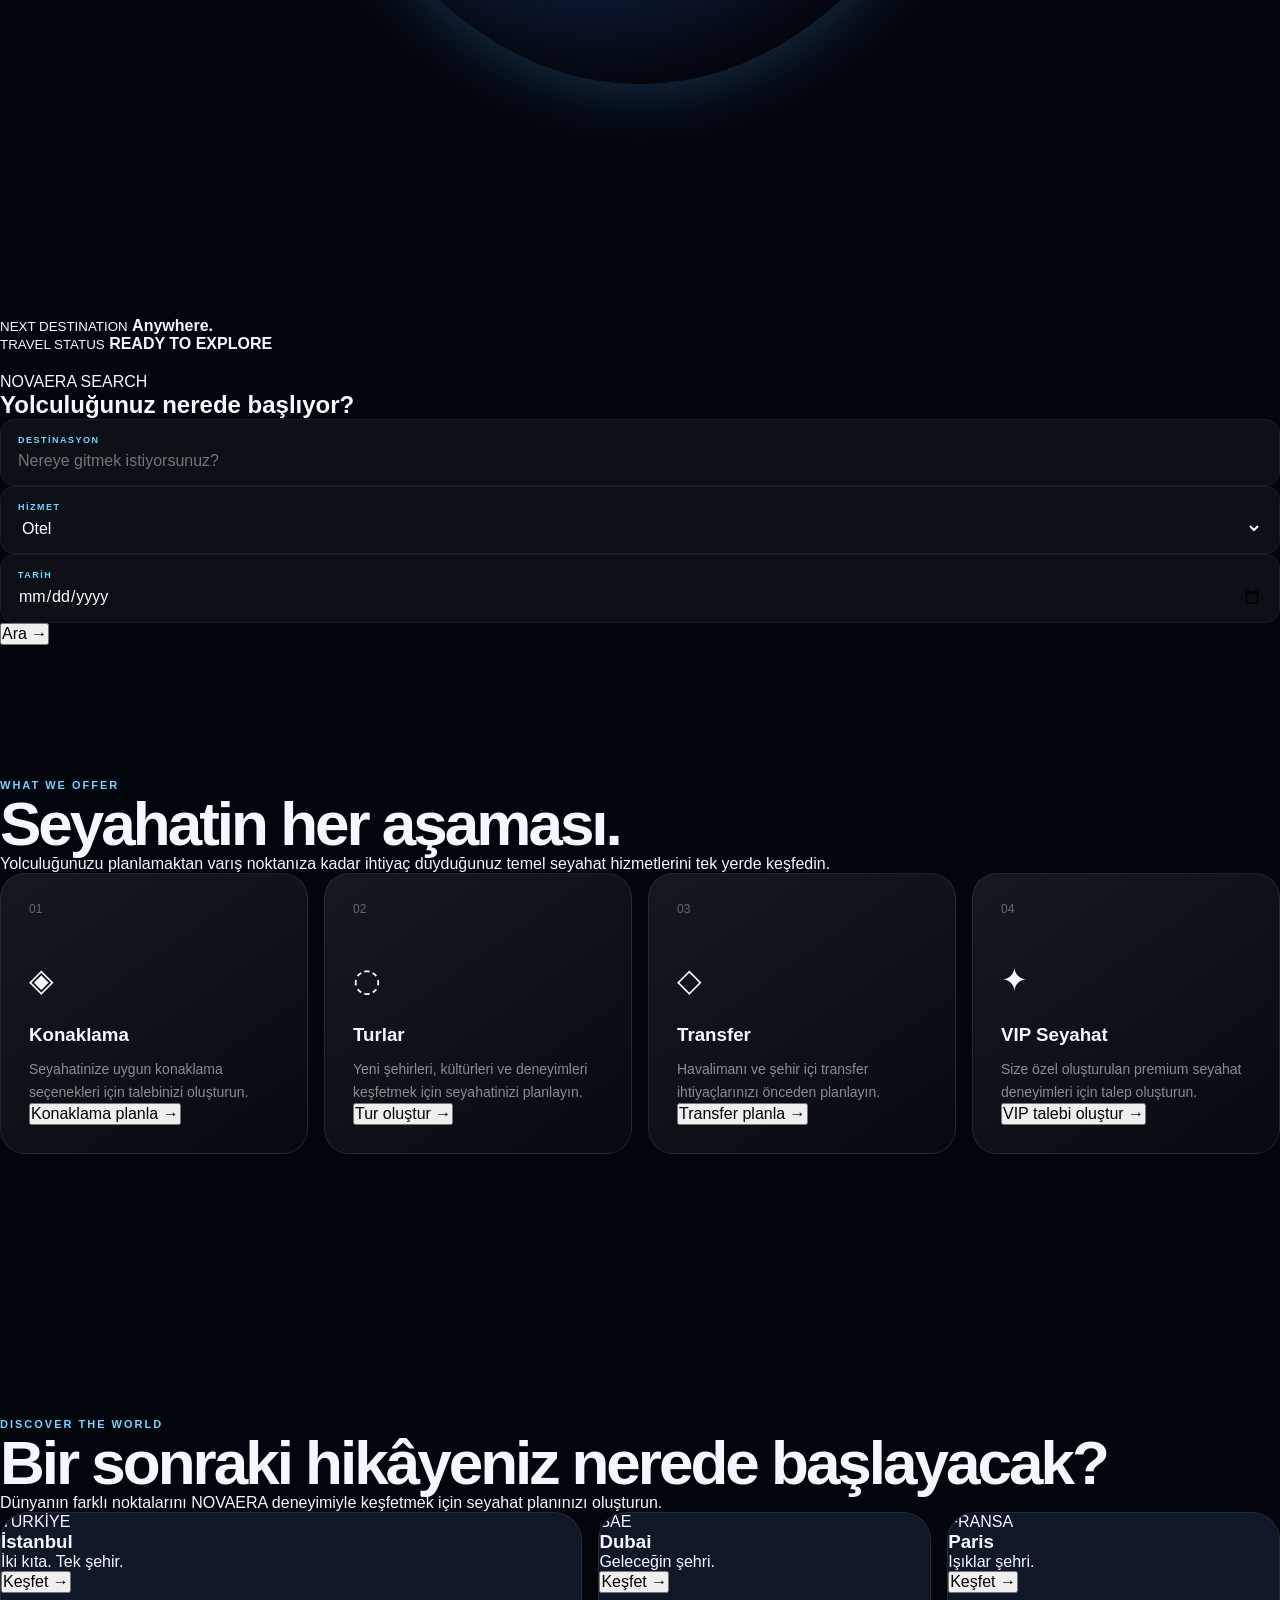
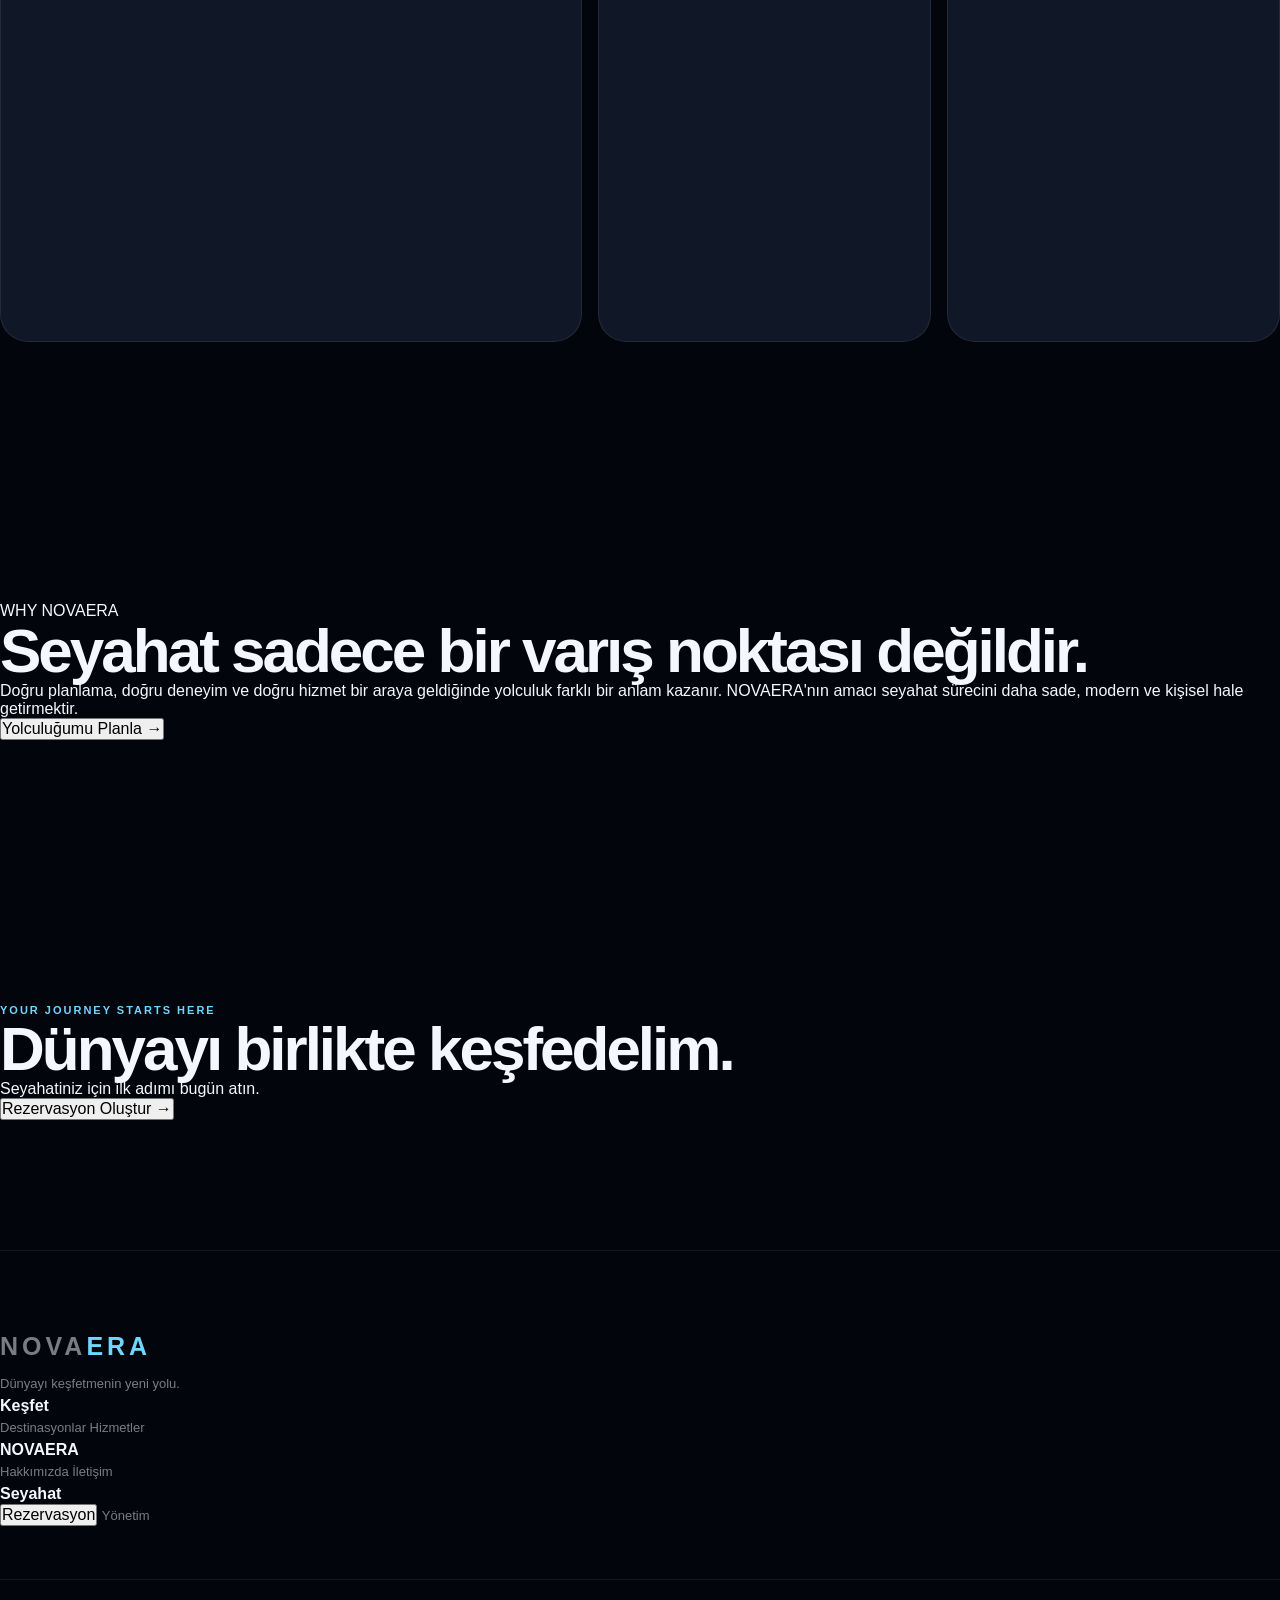
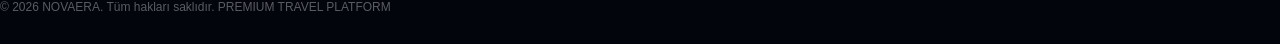
==== commit dcf450d0: "Update index.html" ====
--- a/index.html
+++ b/index.html
@@ -1,831 +1,790 @@
 <!DOCTYPE html>
 <html lang="tr">
 <head>
-  <meta charset="UTF-8">
-  <meta name="viewport" content="width=device-width, initial-scale=1.0">
-
-  <title>NOVAERA — Dünyayı Keşfetmenin Yeni Yolu</title>
-
-  <meta
-    name="description"
-    content="NOVAERA ile otel, tur, transfer ve özel seyahat deneyimlerinizi keşfedin."
-  >
-
-  <link rel="stylesheet" href="assets/css/global.css">
-  <link rel="stylesheet" href="assets/css/home.css">
+    <meta charset="UTF-8">
+    <meta name="viewport" content="width=device-width, initial-scale=1.0">
+
+    <title>NOVAERA — Premium Travel Platform</title>
+
+    <meta
+        name="description"
+        content="NOVAERA ile otel, tur, transfer ve kişiselleştirilmiş seyahat deneyimlerini keşfedin."
+    >
+
+    <link rel="stylesheet" href="./style.css">
 </head>
 
 <body>
 
-  <!-- =====================================================
-       BACKGROUND
-  ====================================================== -->
-
-  <div class="space-background">
-
-    <div class="stars stars-one"></div>
-    <div class="stars stars-two"></div>
-
-    <div class="orb orb-one"></div>
-    <div class="orb orb-two"></div>
-
-    <div class="glow-line line-one"></div>
-    <div class="glow-line line-two"></div>
-
-  </div>
-
-
-  <!-- =====================================================
-       NAVBAR
-  ====================================================== -->
-
-  <header class="navbar">
-
-    <div class="container nav-container">
-
-      <a href="index.html" class="logo">
-        NOVA<span>ERA</span>
-      </a>
-
-      <nav class="desktop-nav">
-
-        <a href="index.html" class="active">
-          Ana Sayfa
-        </a>
-
-        <a href="services.html">
-          Hizmetler
-        </a>
-
-        <a href="destinations.html">
-          Destinasyonlar
-        </a>
-
-        <a href="about.html">
-          Hakkımızda
-        </a>
-
-        <a href="contact.html">
-          İletişim
-        </a>
-
-      </nav>
-
-      <a href="reservation.html" class="nav-reservation">
-        Rezervasyon
-        <span>↗</span>
-      </a>
-
-      <button
-        class="mobile-menu-button"
-        id="mobileMenuButton"
-        aria-label="Menüyü aç"
-      >
-        <span></span>
-        <span></span>
-        <span></span>
-      </button>
-
+    <!-- BACKGROUND -->
+    <div class="background">
+        <div class="aurora aurora-one"></div>
+        <div class="aurora aurora-two"></div>
+        <div class="aurora aurora-three"></div>
+        <div class="stars"></div>
+        <div class="grid-background"></div>
     </div>
 
 
-    <!-- MOBILE MENU -->
-
-    <div class="mobile-menu" id="mobileMenu">
-
-      <a href="index.html">
-        Ana Sayfa
-      </a>
-
-      <a href="services.html">
-        Hizmetler
-      </a>
-
-      <a href="destinations.html">
-        Destinasyonlar
-      </a>
-
-      <a href="about.html">
-        Hakkımızda
-      </a>
-
-      <a href="contact.html">
-        İletişim
-      </a>
-
-      <a href="reservation.html" class="mobile-reservation">
-        Rezervasyon Oluştur
-      </a>
-
-    </div>
-
-  </header>
-
-
-  <!-- =====================================================
-       HERO
-  ====================================================== -->
-
-  <main>
-
-    <section class="hero">
-
-      <div class="container hero-container">
-
-        <div class="hero-content">
-
-          <div class="hero-eyebrow">
-
-            <span class="eyebrow-dot"></span>
-
-            PREMIUM TRAVEL PLATFORM
-
-            <span class="eyebrow-line"></span>
-
-          </div>
-
-
-          <h1>
-
-            Dünyayı
+    <!-- NAVBAR -->
+    <header class="navbar">
+
+        <div class="nav-container">
+
+            <a href="#home" class="logo">
+                NOVA<span>ERA</span>
+            </a>
+
+            <nav class="nav-menu" id="navMenu">
+
+                <a href="#home">Ana Sayfa</a>
+                <a href="#services">Hizmetler</a>
+                <a href="#destinations">Destinasyonlar</a>
+                <a href="#about">Hakkımızda</a>
+                <a href="#contact">İletişim</a>
+
+            </nav>
+
+            <button
+                class="nav-reservation"
+                data-open-booking
+            >
+                Rezervasyon
+                <span>↗</span>
+            </button>
+
+            <button
+                class="mobile-menu"
+                id="mobileMenu"
+                aria-label="Menüyü aç"
+            >
+                ☰
+            </button>
+
+        </div>
+
+    </header>
+
+
+    <!-- HERO -->
+    <main id="home">
+
+        <section class="hero">
+
+            <div class="hero-container">
+
+                <!-- LEFT -->
+                <div class="hero-content">
+
+                    <div class="eyebrow">
+                        <span class="pulse"></span>
+                        PREMIUM TRAVEL PLATFORM
+                    </div>
+
+                    <h1>
+                        Dünyayı
+                        <span>yeniden</span>
+                        keşfet.
+                    </h1>
+
+                    <p class="hero-description">
+                        NOVAERA; konaklama, turlar, transferler ve
+                        kişiselleştirilmiş seyahat çözümlerini tek
+                        bir premium deneyimde birleştirir.
+                    </p>
+
+                    <div class="hero-buttons">
+
+                        <button
+                            class="primary-button"
+                            data-open-booking
+                        >
+                            Seyahatini Planla
+                            <span>→</span>
+                        </button>
+
+                        <a
+                            href="#destinations"
+                            class="secondary-button"
+                        >
+                            Destinasyonları Keşfet
+                        </a>
+
+                    </div>
+
+                    <div class="hero-stats">
+
+                        <div>
+                            <strong>24/7</strong>
+                            <span>Seyahat Desteği</span>
+                        </div>
+
+                        <div>
+                            <strong>∞</strong>
+                            <span>Keşif İmkanı</span>
+                        </div>
+
+                        <div>
+                            <strong>01</strong>
+                            <span>Premium Platform</span>
+                        </div>
+
+                    </div>
+
+                </div>
+
+
+                <!-- RIGHT VISUAL -->
+                <div class="hero-visual">
+
+                    <div class="planet-system">
+
+                        <div class="orbit orbit-large"></div>
+                        <div class="orbit orbit-medium"></div>
+                        <div class="orbit orbit-small"></div>
+
+                        <div class="planet">
+
+                            <div class="planet-light"></div>
+
+                            <div class="planet-lines"></div>
+
+                        </div>
+
+                        <div class="location-dot dot-one"></div>
+                        <div class="location-dot dot-two"></div>
+                        <div class="location-dot dot-three"></div>
+
+                        <div class="floating-card card-top">
+
+                            <small>NEXT DESTINATION</small>
+
+                            <strong>Anywhere.</strong>
+
+                        </div>
+
+                        <div class="floating-card card-bottom">
+
+                            <small>TRAVEL STATUS</small>
+
+                            <strong>
+                                READY TO EXPLORE
+                            </strong>
+
+                        </div>
+
+                    </div>
+
+                </div>
+
+            </div>
+
+        </section>
+
+
+        <!-- SEARCH -->
+        <section class="search-section">
+
+            <div class="search-container">
+
+                <div class="search-heading">
+
+                    <span>NOVAERA SEARCH</span>
+
+                    <h2>
+                        Yolculuğunuz
+                        <strong>nerede başlıyor?</strong>
+                    </h2>
+
+                </div>
+
+
+                <form id="searchForm" class="search-form">
+
+                    <div class="search-field">
+
+                        <label>DESTİNASYON</label>
+
+                        <input
+                            type="text"
+                            id="searchDestination"
+                            placeholder="Nereye gitmek istiyorsunuz?"
+                        >
+
+                    </div>
+
+
+                    <div class="search-field">
+
+                        <label>HİZMET</label>
+
+                        <select id="searchService">
+
+                            <option value="Otel">
+                                Otel
+                            </option>
+
+                            <option value="Tur">
+                                Tur
+                            </option>
+
+                            <option value="Transfer">
+                                Transfer
+                            </option>
+
+                            <option value="VIP Seyahat">
+                                VIP Seyahat
+                            </option>
+
+                        </select>
+
+                    </div>
+
+
+                    <div class="search-field">
+
+                        <label>TARİH</label>
+
+                        <input
+                            type="date"
+                            id="searchDate"
+                        >
+
+                    </div>
+
+
+                    <button
+                        type="submit"
+                        class="search-button"
+                    >
+                        Ara
+                        <span>→</span>
+                    </button>
+
+                </form>
+
+                <div
+                    id="searchResult"
+                    class="search-result"
+                ></div>
+
+            </div>
+
+        </section>
+
+
+        <!-- SERVICES -->
+        <section
+            class="section services-section"
+            id="services"
+        >
+
+            <div class="section-container">
+
+                <div class="section-heading">
+
+                    <div>
+
+                        <span class="section-label">
+                            WHAT WE OFFER
+                        </span>
+
+                        <h2>
+                            Seyahatin
+                            <span>her aşaması.</span>
+                        </h2>
+
+                    </div>
+
+                    <p>
+                        Yolculuğunuzu planlamaktan varış
+                        noktanıza kadar ihtiyaç duyduğunuz
+                        temel seyahat hizmetlerini tek yerde
+                        keşfedin.
+                    </p>
+
+                </div>
+
+
+                <div class="service-grid">
+
+
+                    <article
+                        class="service-card"
+                        data-service="Otel"
+                    >
+
+                        <div class="service-number">
+                            01
+                        </div>
+
+                        <div class="service-icon">
+                            ◈
+                        </div>
+
+                        <h3>Konaklama</h3>
+
+                        <p>
+                            Seyahatinize uygun konaklama
+                            seçenekleri için talebinizi
+                            oluşturun.
+                        </p>
+
+                        <button
+                            class="service-link"
+                            data-open-booking
+                            data-service="Otel"
+                        >
+                            Konaklama planla →
+                        </button>
+
+                    </article>
+
+
+                    <article
+                        class="service-card"
+                        data-service="Tur"
+                    >
+
+                        <div class="service-number">
+                            02
+                        </div>
+
+                        <div class="service-icon">
+                            ◌
+                        </div>
+
+                        <h3>Turlar</h3>
+
+                        <p>
+                            Yeni şehirleri, kültürleri ve
+                            deneyimleri keşfetmek için
+                            seyahatinizi planlayın.
+                        </p>
+
+                        <button
+                            class="service-link"
+                            data-open-booking
+                            data-service="Tur"
+                        >
+                            Tur oluştur →
+                        </button>
+
+                    </article>
+
+
+                    <article
+                        class="service-card"
+                        data-service="Transfer"
+                    >
+
+                        <div class="service-number">
+                            03
+                        </div>
+
+                        <div class="service-icon">
+                            ◇
+                        </div>
+
+                        <h3>Transfer</h3>
+
+                        <p>
+                            Havalimanı ve şehir içi transfer
+                            ihtiyaçlarınızı önceden planlayın.
+                        </p>
+
+                        <button
+                            class="service-link"
+                            data-open-booking
+                            data-service="Transfer"
+                        >
+                            Transfer planla →
+                        </button>
+
+                    </article>
+
+
+                    <article
+                        class="service-card"
+                        data-service="VIP Seyahat"
+                    >
+
+                        <div class="service-number">
+                            04
+                        </div>
+
+                        <div class="service-icon">
+                            ✦
+                        </div>
+
+                        <h3>VIP Seyahat</h3>
+
+                        <p>
+                            Size özel oluşturulan premium
+                            seyahat deneyimleri için talep
+                            oluşturun.
+                        </p>
+
+                        <button
+                            class="service-link"
+                            data-open-booking
+                            data-service="VIP Seyahat"
+                        >
+                            VIP talebi oluştur →
+                        </button>
+
+                    </article>
+
+                </div>
+
+            </div>
+
+        </section>
+
+
+        <!-- DESTINATIONS -->
+        <section
+            class="section destinations-section"
+            id="destinations"
+        >
+
+            <div class="section-container">
+
+                <div class="section-heading">
+
+                    <div>
+
+                        <span class="section-label">
+                            DISCOVER THE WORLD
+                        </span>
+
+                        <h2>
+                            Bir sonraki hikâyeniz
+                            <span>nerede başlayacak?</span>
+                        </h2>
+
+                    </div>
+
+                    <p>
+                        Dünyanın farklı noktalarını NOVAERA
+                        deneyimiyle keşfetmek için seyahat
+                        planınızı oluşturun.
+                    </p>
+
+                </div>
+
+
+                <div class="destination-grid">
+
+
+                    <article
+                        class="destination-card destination-istanbul"
+                        data-destination="İstanbul"
+                    >
+
+                        <div class="destination-overlay"></div>
+
+                        <div class="destination-content">
+
+                            <span>
+                                TÜRKİYE
+                            </span>
+
+                            <h3>İstanbul</h3>
+
+                            <p>
+                                İki kıta. Tek şehir.
+                            </p>
+
+                            <button
+                                data-destination-button="İstanbul"
+                            >
+                                Keşfet →
+                            </button>
+
+                        </div>
+
+                    </article>
+
+
+                    <article
+                        class="destination-card destination-dubai"
+                        data-destination="Dubai"
+                    >
+
+                        <div class="destination-overlay"></div>
+
+                        <div class="destination-content">
+
+                            <span>
+                                BAE
+                            </span>
+
+                            <h3>Dubai</h3>
+
+                            <p>
+                                Geleceğin şehri.
+                            </p>
+
+                            <button
+                                data-destination-button="Dubai"
+                            >
+                                Keşfet →
+                            </button>
+
+                        </div>
+
+                    </article>
+
+
+                    <article
+                        class="destination-card destination-paris"
+                        data-destination="Paris"
+                    >
+
+                        <div class="destination-overlay"></div>
+
+                        <div class="destination-content">
+
+                            <span>
+                                FRANSA
+                            </span>
+
+                            <h3>Paris</h3>
+
+                            <p>
+                                Işıklar şehri.
+                            </p>
+
+                            <button
+                                data-destination-button="Paris"
+                            >
+                                Keşfet →
+                            </button>
+
+                        </div>
+
+                    </article>
+
+                </div>
+
+            </div>
+
+        </section>
+
+
+        <!-- ABOUT -->
+        <section
+            class="section about-section"
+            id="about"
+        >
+
+            <div class="section-container">
+
+                <div class="about-box">
+
+                    <div class="about-label">
+                        WHY NOVAERA
+                    </div>
+
+                    <h2>
+                        Seyahat sadece
+                        bir varış noktası
+                        değildir.
+                    </h2>
+
+                    <p>
+                        Doğru planlama, doğru deneyim ve
+                        doğru hizmet bir araya geldiğinde
+                        yolculuk farklı bir anlam kazanır.
+                        NOVAERA'nın amacı seyahat sürecini
+                        daha sade, modern ve kişisel hale
+                        getirmektir.
+                    </p>
+
+                    <button
+                        class="primary-button"
+                        data-open-booking
+                    >
+                        Yolculuğumu Planla →
+                    </button>
+
+                </div>
+
+            </div>
+
+        </section>
+
+
+        <!-- CTA -->
+        <section
+            class="section cta-section"
+            id="contact"
+        >
+
+            <div class="section-container">
+
+                <div class="cta-box">
+
+                    <span class="section-label">
+                        YOUR JOURNEY STARTS HERE
+                    </span>
+
+                    <h2>
+                        Dünyayı birlikte
+                        <span>keşfedelim.</span>
+                    </h2>
+
+                    <p>
+                        Seyahatiniz için ilk adımı bugün atın.
+                    </p>
+
+                    <button
+                        class="primary-button"
+                        data-open-booking
+                    >
+                        Rezervasyon Oluştur
+                        <span>→</span>
+                    </button>
+
+                </div>
+
+            </div>
+
+        </section>
+
+    </main>
+
+
+    <!-- FOOTER -->
+    <footer>
+
+        <div class="footer-container">
+
+            <div class="footer-brand">
+
+                <a href="#home" class="logo">
+                    NOVA<span>ERA</span>
+                </a>
+
+                <p>
+                    Dünyayı keşfetmenin yeni yolu.
+                </p>
+
+            </div>
+
+
+            <div class="footer-column">
+
+                <h4>Keşfet</h4>
+
+                <a href="#destinations">
+                    Destinasyonlar
+                </a>
+
+                <a href="#services">
+                    Hizmetler
+                </a>
+
+            </div>
+
+
+            <div class="footer-column">
+
+                <h4>NOVAERA</h4>
+
+                <a href="#about">
+                    Hakkımızda
+                </a>
+
+                <a href="#contact">
+                    İletişim
+                </a>
+
+            </div>
+
+
+            <div class="footer-column">
+
+                <h4>Seyahat</h4>
+
+                <button data-open-booking>
+                    Rezervasyon
+                </button>
+
+                <a href="admin.html">
+                    Yönetim
+                </a>
+
+            </div>
+
+        </div>
+
+
+        <div class="footer-bottom">
 
             <span>
-              keşfetmenin
+                © 2026 NOVAERA. Tüm hakları saklıdır.
             </span>
 
-            yeni yolu.
-
-          </h1>
-
-
-          <p class="hero-description">
-
-            NOVAERA, seyahat planlamasını tek bir deneyimde
-            birleştirir. Konaklama, turlar, transferler ve
-            kişiselleştirilmiş seyahat çözümleri.
-
-          </p>
-
-
-          <div class="hero-buttons">
-
-            <a
-              href="reservation.html"
-              class="button-primary"
+            <span>
+                PREMIUM TRAVEL PLATFORM
+            </span>
+
+        </div>
+
+    </footer>
+
+
+    <!-- BOOKING MODAL -->
+    <div
+        class="modal"
+        id="bookingModal"
+        aria-hidden="true"
+    >
+
+        <div class="modal-backdrop"></div>
+
+        <div class="modal-box">
+
+            <button
+                class="modal-close"
+                id="closeModal"
+                aria-label="Kapat"
             >
-
-              Seyahatini Planla
-
-              <span>→</span>
-
-            </a>
-
-
-            <a
-              href="destinations.html"
-              class="button-secondary"
-            >
-
-              Destinasyonları Keşfet
-
-            </a>
-
-          </div>
-
-
-          <!-- HERO STATS -->
-
-          <div class="hero-stats">
-
-            <div class="hero-stat">
-
-              <strong>24/7</strong>
-
-              <span>
-                Seyahat Desteği
-              </span>
-
-            </div>
-
-
-            <div class="stat-divider"></div>
-
-
-            <div class="hero-stat">
-
-              <strong>∞</strong>
-
-              <span>
-                Keşif İmkanı
-              </span>
-
-            </div>
-
-
-            <div class="stat-divider"></div>
-
-
-            <div class="hero-stat">
-
-              <strong>01</strong>
-
-              <span>
-                Seyahat Platformu
-              </span>
-
-            </div>
-
-          </div>
-
-        </div>
-
-
-        <!-- =================================================
-             HERO VISUAL
-        ================================================== -->
-
-        <div class="hero-visual">
-
-          <div class="planet-shadow"></div>
-
-          <div class="planet">
-
-            <div class="planet-grid"></div>
-
-            <div class="planet-glow"></div>
-
-          </div>
-
-
-          <div class="orbit orbit-large"></div>
-
-          <div class="orbit orbit-small"></div>
-
-
-          <div class="floating-card card-location">
-
-            <div class="floating-icon">
-              ◉
-            </div>
-
-            <div>
-
-              <span>
-                NEXT DESTINATION
-              </span>
-
-              <strong>
-                Anywhere.
-              </strong>
-
-            </div>
-
-          </div>
-
-
-          <div class="floating-card card-route">
-
-            <div class="route-point"></div>
-
-            <div class="route-line"></div>
-
-            <div class="route-point"></div>
-
-          </div>
-
-
-          <div class="floating-card card-status">
-
-            <span>
-              TRAVEL STATUS
+                ×
+            </button>
+
+            <span class="section-label">
+                NOVAERA BOOKING
             </span>
 
-            <strong>
-              READY TO EXPLORE
-            </strong>
-
-            <div class="status-bar">
-              <i></i>
-            </div>
-
-          </div>
-
-        </div>
-
-      </div>
-
-    </section>
-
-
-    <!-- =====================================================
-         SEARCH
-    ====================================================== -->
-
-    <section class="travel-search-section">
-
-      <div class="container">
-
-        <div class="travel-search">
-
-          <div class="search-heading">
-
-            <span>
-              NOVAERA SEARCH
-            </span>
-
             <h2>
-              Yolculuğunuz nerede başlıyor?
+                Seyahat talebinizi oluşturun.
             </h2>
 
-          </div>
-
-
-          <div class="search-fields">
-
-            <div class="search-field">
-
-              <label>
-                DESTİNASYON
-              </label>
-
-              <input
-                id="destinationInput"
-                type="text"
-                placeholder="Nereye gitmek istiyorsunuz?"
-              >
-
-            </div>
-
-
-            <div class="search-field">
-
-              <label>
-                HİZMET
-              </label>
-
-              <select id="serviceInput">
-
-                <option value="Otel">
-                  Otel
-                </option>
-
-                <option value="Tur">
-                  Tur
-                </option>
-
-                <option value="Transfer">
-                  Transfer
-                </option>
-
-                <option value="VIP">
-                  VIP Seyahat
-                </option>
-
-              </select>
-
-            </div>
-
-
-            <div class="search-field">
-
-              <label>
-                TARİH
-              </label>
-
-              <input
-                id="dateInput"
-                type="date"
-              >
-
-            </div>
-
-
-            <button
-              class="search-button"
-              id="searchButton"
-            >
-
-              <span>
-                Ara
-              </span>
-
-              <strong>
-                →
-              </strong>
-
-            </button>
-
-          </div>
-
-
-          <div
-            class="search-message"
-            id="searchMessage"
-          ></div>
-
-        </div>
-
-      </div>
-
-    </section>
-
-
-    <!-- =====================================================
-         FEATURED SERVICES
-    ====================================================== -->
-
-    <section class="featured-section">
-
-      <div class="container">
-
-        <div class="section-heading">
-
-          <div>
-
-            <span>
-              WHAT WE OFFER
-            </span>
-
-            <h2>
-              Seyahatın her aşaması.
-            </h2>
-
-          </div>
-
-          <a href="services.html">
-            Tüm hizmetleri gör →
-          </a>
-
-        </div>
-
-
-        <div class="service-grid">
-
-
-          <article class="service-card service-main">
-
-            <div class="service-number">
-              01
-            </div>
-
-            <div class="service-icon">
-              ◈
-            </div>
-
-            <h3>
-              Konaklama
-            </h3>
-
-            <p>
-              Seyahatinize uygun konaklama
-              seçenekleri için talebinizi oluşturun.
+            <p class="modal-description">
+                Bilgilerinizi bırakın. Seyahat talebinizi
+                NOVAERA üzerinden oluşturabilirsiniz.
             </p>
 
-            <a href="reservation.html?service=Otel">
-              Konaklama planla →
-            </a>
-
-          </article>
-
-
-          <article class="service-card">
-
-            <div class="service-number">
-              02
-            </div>
-
-            <div class="service-icon">
-              ◌
-            </div>
-
-            <h3>
-              Turlar
-            </h3>
-
-            <p>
-              Yeni şehirleri, kültürleri ve
-              deneyimleri keşfedin.
-            </p>
-
-            <a href="reservation.html?service=Tur">
-              Tur oluştur →
-            </a>
-
-          </article>
-
-
-          <article class="service-card">
-
-            <div class="service-number">
-              03
-            </div>
-
-            <div class="service-icon">
-              ◇
-            </div>
-
-            <h3>
-              Transfer
-            </h3>
-
-            <p>
-              Havalimanı ve şehir içi
-              transfer ihtiyaçlarınızı planlayın.
-            </p>
-
-            <a href="reservation.html?service=Transfer">
-              Transfer planla →
-            </a>
-
-          </article>
-
-
-          <article class="service-card">
-
-            <div class="service-number">
-              04
-            </div>
-
-            <div class="service-icon">
-              ✦
-            </div>
-
-            <h3>
-              VIP Seyahat
-            </h3>
-
-            <p>
-              Size özel oluşturulan
-              premium seyahat deneyimleri.
-            </p>
-
-            <a href="reservation.html?service=VIP">
-              VIP talebi oluştur →
-            </a>
-
-          </article>
-
-
-        </div>
-
-      </div>
-
-    </section>
-
-
-    <!-- =====================================================
-         DESTINATION PREVIEW
-    ====================================================== -->
-
-    <section class="destination-preview">
-
-      <div class="container">
-
-        <div class="destination-heading">
-
-          <span>
-            DISCOVER THE WORLD
-          </span>
-
-          <h2>
-            Bir sonraki hikâyeniz<br>
-            nerede başlayacak?
-          </h2>
-
-          <a href="destinations.html" class="button-secondary">
-            Tüm destinasyonları keşfet →
-          </a>
-
-        </div>
-
-
-        <div class="destination-preview-grid">
-
-
-          <a
-            href="destinations.html#istanbul"
-            class="destination-tile tile-istanbul"
-          >
-
-            <div class="tile-overlay"></div>
-
-            <div class="tile-content">
-
-              <span>
-                TÜRKİYE
-              </span>
-
-              <h3>
-                İstanbul
-              </h3>
-
-              <p>
-                İki kıta. Tek şehir.
-              </p>
-
-            </div>
-
-          </a>
-
-
-          <a
-            href="destinations.html#dubai"
-            class="destination-tile tile-dubai"
-          >
-
-            <div class="tile-overlay"></div>
-
-            <div class="tile-content">
-
-              <span>
-                BAE
-              </span>
-
-              <h3>
-                Dubai
-              </h3>
-
-              <p>
-                Geleceğin şehri.
-              </p>
-
-            </div>
-
-          </a>
-
-
-          <a
-            href="destinations.html#paris"
-            class="destination-tile tile-paris"
-          >
-
-            <div class="tile-overlay"></div>
-
-            <div class="tile-content">
-
-              <span>
-                FRANSA
-              </span>
-
-              <h3>
-                Paris
-              </h3>
-
-              <p>
-                Işıklar şehri.
-              </p>
-
-            </div>
-
-          </a>
-
-
-        </div>
-
-      </div>
-
-    </section>
-
-
-    <!-- =====================================================
-         FINAL CTA
-    ====================================================== -->
-
-    <section class="final-cta">
-
-      <div class="container">
-
-        <div class="final-cta-inner">
-
-          <div>
-
-            <span>
-              YOUR JOURNEY STARTS HERE
-            </span>
-
-            <h2>
-              Dünyayı birlikte<br>
-              keşfedelim.
-            </h2>
-
-          </div>
-
-
-          <a
-            href="reservation.html"
-            class="button-primary"
-          >
-
-            Rezervasyon Oluştur
-
-            <span>→</span>
-
-          </a>
-
-        </div>
-
-      </div>
-
-    </section>
-
-  </main>
-
-
-  <!-- =====================================================
-       FOOTER
-  ====================================================== -->
-
-  <footer>
-
-    <div class="container footer-container">
-
-      <div class="footer-brand">
-
-        <a href="index.html" class="logo">
-          NOVA<span>ERA</span>
-        </a>
-
-        <p>
-          Dünyayı keşfetmenin yeni yolu.
-        </p>
-
-      </div>
-
-
-      <div class="footer-links">
-
-        <div>
-
-          <strong>
-            Keşfet
-          </strong>
-
-          <a href="destinations.html">
-            Destinasyonlar
-          </a>
-
-          <a href="services.html">
-            Hizmetler
-          </a>
-
-        </div>
-
-
-        <div>
-
-          <strong>
-            NOVAERA
-          </strong>
-
-          <a href="about.html">
-            Hakkımızda
-          </a>
-
-          <a href="contact.html">
-            İletişim
-          </a>
-
-        </div>
-
-
-        <div>
-
-          <strong>
-            Seyahat
-          </strong>
-
-          <a href="reservation.html">
-            Rezervasyon
-          </a>
-
-          <a href="admin/index.html">
-            Yönetim
-          </a>
-
-        </div>
-
-      </div>
-
-    </div>
-
-
-    <div class="container footer-bottom">
-
-      <span>
-        © 2026 NOVAERA. Tüm hakları saklıdır.
-      </span>
-
-      <span>
-        PREMIUM TRAVEL PLATFORM
-      </span>
-
-    </div>
-
-  </footer>
-
-
-  <script src="assets/js/global.js"></script>
-  <script src="assets/js/home.js"></script>
-
-</body>
-      </html>
+
+            <form id="bookingForm">
+
+                <div class="form-grid">
+
+                    <div class="form-group">
+
+                        <label for="bookingName">
+                            Ad Soyad
+                        </label>
+
+                        <input
+                            id="bookingName"
+                            name="name"
+                            type="text"
+                            required
+                            placeholder="Adınız ve soyadınız"
+                        >
+
+       
--- a/style.css
+++ b/style.css
@@ -0,0 +1,853 @@
+/* ================================
+   NOVAERA — PREMIUM GLOBAL STYLE
+   ================================ */
+
+* {
+    margin: 0;
+    padding: 0;
+    box-sizing: border-box;
+}
+
+html {
+    scroll-behavior: smooth;
+}
+
+body {
+    min-height: 100vh;
+    background: #03050d;
+    color: #f5f7ff;
+    font-family: Arial, Helvetica, sans-serif;
+    overflow-x: hidden;
+}
+
+/* ---------- BACKGROUND ---------- */
+
+body::before {
+    content: "";
+    position: fixed;
+    inset: 0;
+    z-index: -3;
+    background:
+        radial-gradient(circle at 15% 20%, rgba(0, 140, 255, 0.22), transparent 30%),
+        radial-gradient(circle at 85% 15%, rgba(125, 70, 255, 0.20), transparent 28%),
+        radial-gradient(circle at 50% 85%, rgba(0, 255, 200, 0.10), transparent 30%),
+        linear-gradient(135deg, #02040a, #07101f 45%, #03050d);
+}
+
+body::after {
+    content: "";
+    position: fixed;
+    inset: 0;
+    z-index: -2;
+    opacity: .35;
+    background-image:
+        linear-gradient(rgba(255,255,255,.025) 1px, transparent 1px),
+        linear-gradient(90deg, rgba(255,255,255,.025) 1px, transparent 1px);
+    background-size: 60px 60px;
+    mask-image: linear-gradient(to bottom, black, transparent);
+}
+
+/* ---------- COMMON ---------- */
+
+a {
+    color: inherit;
+    text-decoration: none;
+}
+
+button,
+input,
+select {
+    font: inherit;
+}
+
+button {
+    cursor: pointer;
+}
+
+.container {
+    width: min(1180px, calc(100% - 40px));
+    margin: auto;
+}
+
+/* ---------- NAVBAR ---------- */
+
+.navbar {
+    position: fixed;
+    top: 0;
+    left: 0;
+    width: 100%;
+    z-index: 1000;
+    padding: 18px 0;
+    background: rgba(3, 5, 13, .62);
+    border-bottom: 1px solid rgba(255,255,255,.08);
+    backdrop-filter: blur(22px);
+}
+
+.navbar .container {
+    display: flex;
+    align-items: center;
+    justify-content: space-between;
+}
+
+.logo {
+    font-size: 25px;
+    font-weight: 900;
+    letter-spacing: 4px;
+}
+
+.logo span {
+    color: #70d6ff;
+}
+
+.nav-links {
+    display: flex;
+    gap: 30px;
+    list-style: none;
+}
+
+.nav-links a {
+    color: rgba(255,255,255,.72);
+    font-size: 14px;
+    transition: .25s;
+}
+
+.nav-links a:hover {
+    color: #fff;
+}
+
+.nav-actions {
+    display: flex;
+    align-items: center;
+    gap: 12px;
+}
+
+.btn {
+    border: 1px solid rgba(255,255,255,.15);
+    background: rgba(255,255,255,.07);
+    color: white;
+    padding: 12px 18px;
+    border-radius: 999px;
+    transition: .25s;
+}
+
+.btn:hover {
+    transform: translateY(-2px);
+    background: rgba(255,255,255,.13);
+}
+
+.btn-primary {
+    border: 0;
+    background: linear-gradient(135deg, #52c8ff, #756cff);
+    box-shadow: 0 10px 40px rgba(75,150,255,.25);
+}
+
+.menu-btn {
+    display: none;
+    background: transparent;
+    border: 0;
+    color: white;
+    font-size: 25px;
+}
+
+/* ---------- HERO ---------- */
+
+.hero {
+    position: relative;
+    min-height: 850px;
+    padding: 170px 0 100px;
+    overflow: hidden;
+}
+
+.hero::before {
+    content: "";
+    position: absolute;
+    width: 650px;
+    height: 650px;
+    right: -150px;
+    top: 80px;
+    border-radius: 50%;
+    background:
+        radial-gradient(circle at center,
+        rgba(91,197,255,.28),
+        rgba(92,91,255,.08) 45%,
+        transparent 70%);
+    filter: blur(20px);
+    animation: floatOrb 8s ease-in-out infinite;
+}
+
+.hero-grid {
+    display: grid;
+    grid-template-columns: 1.1fr .9fr;
+    gap: 60px;
+    align-items: center;
+}
+
+.eyebrow {
+    display: inline-flex;
+    padding: 8px 13px;
+    border-radius: 999px;
+    background: rgba(255,255,255,.06);
+    border: 1px solid rgba(255,255,255,.1);
+    color: #8bdcff;
+    font-size: 11px;
+    font-weight: 700;
+    letter-spacing: 2px;
+    margin-bottom: 25px;
+}
+
+.hero h1 {
+    max-width: 760px;
+    font-size: clamp(52px, 7vw, 94px);
+    line-height: .94;
+    letter-spacing: -5px;
+    margin-bottom: 28px;
+}
+
+.gradient-text {
+    background: linear-gradient(90deg, #fff, #79d9ff, #a69cff);
+    -webkit-background-clip: text;
+    background-clip: text;
+    color: transparent;
+}
+
+.hero p {
+    max-width: 600px;
+    color: rgba(255,255,255,.65);
+    font-size: 18px;
+    line-height: 1.8;
+}
+
+.hero-buttons {
+    display: flex;
+    gap: 12px;
+    margin-top: 35px;
+    flex-wrap: wrap;
+}
+
+/* ---------- ORBIT ---------- */
+
+.orbit {
+    position: relative;
+    width: min(440px, 90vw);
+    aspect-ratio: 1;
+    margin: auto;
+}
+
+.planet {
+    position: absolute;
+    inset: 18%;
+    border-radius: 50%;
+    background:
+        radial-gradient(circle at 35% 30%, #b8f1ff, #3278b8 30%, #101d3e 65%, #050812);
+    box-shadow:
+        0 0 70px rgba(80,180,255,.3),
+        inset -35px -25px 70px rgba(0,0,0,.7);
+}
+
+.planet::before {
+    content: "";
+    position: absolute;
+    inset: 0;
+    border-radius: 50%;
+    opacity: .3;
+    background:
+        linear-gradient(25deg, transparent 30%, rgba(255,255,255,.2) 31%, transparent 34%),
+        linear-gradient(140deg, transparent 45%, rgba(255,255,255,.15) 46%, transparent 50%);
+}
+
+.orbit-ring {
+    position: absolute;
+    inset: 5%;
+    border: 1px solid rgba(113,214,255,.25);
+    border-radius: 50%;
+    transform: rotate(-20deg) scaleY(.45);
+}
+
+.orbit-ring.two {
+    inset: -5%;
+    transform: rotate(55deg) scaleY(.35);
+    border-color: rgba(151,116,255,.25);
+}
+
+.orbit-dot {
+    position: absolute;
+    width: 10px;
+    height: 10px;
+    border-radius: 50%;
+    background: #7ee7ff;
+    box-shadow: 0 0 20px #7ee7ff;
+    top: 14%;
+    right: 20%;
+}
+
+.orbit-card {
+    position: absolute;
+    bottom: 8%;
+    left: -5%;
+    padding: 18px 20px;
+    border-radius: 18px;
+    background: rgba(10,16,30,.72);
+    border: 1px solid rgba(255,255,255,.1);
+    backdrop-filter: blur(20px);
+    box-shadow: 0 20px 60px rgba(0,0,0,.4);
+}
+
+.orbit-card small {
+    display: block;
+    color: #70d6ff;
+    font-size: 10px;
+    letter-spacing: 2px;
+    margin-bottom: 5px;
+}
+
+/* ---------- STATS ---------- */
+
+.stats {
+    display: grid;
+    grid-template-columns: repeat(3, 1fr);
+    gap: 15px;
+    margin-top: 60px;
+}
+
+.stat {
+    padding: 20px;
+    border: 1px solid rgba(255,255,255,.08);
+    border-radius: 18px;
+    background: rgba(255,255,255,.035);
+}
+
+.stat strong {
+    display: block;
+    font-size: 25px;
+    margin-bottom: 5px;
+}
+
+.stat span {
+    color: rgba(255,255,255,.5);
+    font-size: 12px;
+}
+
+/* ---------- SEARCH ---------- */
+
+.search-section {
+    position: relative;
+    margin-top: -80px;
+    z-index: 10;
+}
+
+.search-box {
+    padding: 12px;
+    display: grid;
+    grid-template-columns: 1.4fr 1fr 1fr 1fr auto;
+    gap: 8px;
+    background: rgba(12,18,32,.82);
+    border: 1px solid rgba(255,255,255,.1);
+    border-radius: 24px;
+    backdrop-filter: blur(30px);
+    box-shadow: 0 30px 100px rgba(0,0,0,.45);
+}
+
+.search-field {
+    padding: 15px 17px;
+    border-radius: 15px;
+    background: rgba(255,255,255,.045);
+    border: 1px solid rgba(255,255,255,.06);
+}
+
+.search-field label {
+    display: block;
+    color: #6fd8ff;
+    font-size: 9px;
+    font-weight: 800;
+    letter-spacing: 1.5px;
+    margin-bottom: 7px;
+}
+
+.search-field input,
+.search-field select {
+    width: 100%;
+    border: 0;
+    outline: 0;
+    background: transparent;
+    color: white;
+}
+
+.search-field select option {
+    background: #080d18;
+}
+
+.search-submit {
+    border: 0;
+    border-radius: 15px;
+    padding: 0 22px;
+    color: white;
+    font-weight: 800;
+    background: linear-gradient(135deg, #4fc9ff, #706aff);
+}
+
+/* ---------- SECTIONS ---------- */
+
+.section {
+    padding: 130px 0;
+}
+
+.section-head {
+    display: flex;
+    justify-content: space-between;
+    align-items: end;
+    gap: 30px;
+    margin-bottom: 45px;
+}
+
+.section-label {
+    color: #70d6ff;
+    font-size: 11px;
+    font-weight: 800;
+    letter-spacing: 2px;
+    margin-bottom: 12px;
+}
+
+.section h2 {
+    font-size: clamp(36px, 5vw, 62px);
+    letter-spacing: -3px;
+    line-height: 1;
+}
+
+.section-head p {
+    max-width: 420px;
+    color: rgba(255,255,255,.55);
+    line-height: 1.7;
+}
+
+/* ---------- SERVICE CARDS ---------- */
+
+.service-grid {
+    display: grid;
+    grid-template-columns: repeat(4, 1fr);
+    gap: 16px;
+}
+
+.service-card {
+    min-height: 280px;
+    padding: 28px;
+    border-radius: 25px;
+    background:
+        linear-gradient(145deg, rgba(255,255,255,.08), rgba(255,255,255,.025));
+    border: 1px solid rgba(255,255,255,.09);
+    transition: .35s;
+}
+
+.service-card:hover {
+    transform: translateY(-8px);
+    border-color: rgba(111,213,255,.35);
+    box-shadow: 0 30px 80px rgba(0,0,0,.3);
+}
+
+.service-number {
+    color: rgba(255,255,255,.35);
+    font-size: 12px;
+}
+
+.service-icon {
+    font-size: 32px;
+    margin: 45px 0 25px;
+}
+
+.service-card h3 {
+    margin-bottom: 12px;
+}
+
+.service-card p {
+    color: rgba(255,255,255,.52);
+    line-height: 1.6;
+    font-size: 14px;
+}
+
+.card-link {
+    display: inline-block;
+    margin-top: 25px;
+    color: #78dcff;
+    font-size: 13px;
+}
+
+/* ---------- DESTINATIONS ---------- */
+
+.destination-grid {
+    display: grid;
+    grid-template-columns: 1.4fr .8fr .8fr;
+    gap: 16px;
+}
+
+.destination-card {
+    min-height: 430px;
+    position: relative;
+    overflow: hidden;
+    border-radius: 28px;
+    background: #101827;
+    border: 1px solid rgba(255,255,255,.08);
+}
+
+.destination-card:nth-child(2) {
+    min-height: 430px;
+}
+
+.destination-card:nth-child(3) {
+    min-height: 430px;
+}
+
+.destination-bg {
+    position: absolute;
+    inset: 0;
+    transition: .5s;
+}
+
+.destination-card:hover .destination-bg {
+    transform: scale(1.08);
+}
+
+.istanbul {
+    background:
+        linear-gradient(180deg, transparent 20%, #070b14 100%),
+        radial-gradient(circle at 50% 35%, #e49b55, transparent 20%),
+        linear-gradient(135deg, #1e3657, #121828 55%, #05070d);
+}
+
+.dubai {
+    background:
+        linear-gradient(180deg, transparent, #08090e),
+        radial-gradient(circle at 60% 35%, #ffcf72, transparent 18%),
+        linear-gradient(135deg, #614a2a, #161421);
+}
+
+.paris {
+    background:
+        linear-gradient(180deg, transparent, #08090e),
+        radial-gradient(circle at 50% 30%, #ffb7ce, transparent 15%),
+        linear-gradient(135deg, #40314a, #111521);
+}
+
+.destination-info {
+    position: absolute;
+    left: 25px;
+    right: 25px;
+    bottom: 25px;
+    z-index: 2;
+}
+
+.destination-info small {
+    color: #7edfff;
+    letter-spacing: 2px;
+    font-size: 10px;
+}
+
+.destination-info h3 {
+    font-size: 30px;
+    margin: 6px 0;
+}
+
+.destination-info p {
+    color: rgba(255,255,255,.6);
+}
+
+/* ---------- CTA ---------- */
+
+.cta {
+    position: relative;
+    overflow: hidden;
+    padding: 90px 50px;
+    border-radius: 35px;
+    text-align: center;
+    background:
+        radial-gradient(circle at 50% 0%, rgba(83,204,255,.25), transparent 45%),
+        linear-gradient(135deg, rgba(75,80,180,.2), rgba(0,0,0,.3));
+    border: 1px solid rgba(255,255,255,.1);
+}
+
+.cta h2 {
+    max-width: 750px;
+    margin: auto auto 30px;
+}
+
+/* ---------- FOOTER ---------- */
+
+footer {
+    padding: 70px 0 30px;
+    border-top: 1px solid rgba(255,255,255,.07);
+}
+
+.footer-grid {
+    display: grid;
+    grid-template-columns: 2fr 1fr 1fr 1fr;
+    gap: 40px;
+}
+
+.footer-title {
+    color: white;
+    font-weight: 700;
+    margin-bottom: 18px;
+}
+
+footer a,
+footer p {
+    color: rgba(255,255,255,.48);
+    font-size: 13px;
+    line-height: 2;
+}
+
+.footer-bottom {
+    margin-top: 50px;
+    padding-top: 20px;
+    border-top: 1px solid rgba(255,255,255,.07);
+    color: rgba(255,255,255,.35);
+    font-size: 12px;
+}
+
+/* ---------- MODAL ---------- */
+
+.modal {
+    position: fixed;
+    inset: 0;
+    z-index: 3000;
+    display: none;
+    align-items: center;
+    justify-content: center;
+    padding: 20px;
+    background: rgba(0,0,0,.75);
+    backdrop-filter: blur(15px);
+}
+
+.modal.active {
+    display: flex;
+}
+
+.modal-box {
+    width: min(650px, 100%);
+    max-height: 90vh;
+    overflow-y: auto;
+    padding: 35px;
+    border-radius: 28px;
+    background: #0a101d;
+    border: 1px solid rgba(255,255,255,.1);
+    box-shadow: 0 40px 120px rgba(0,0,0,.6);
+}
+
+.modal-header {
+    display: flex;
+    align-items: center;
+    justify-content: space-between;
+    margin-bottom: 25px;
+}
+
+.modal-close {
+    width: 38px;
+    height: 38px;
+    border: 0;
+    border-radius: 50%;
+    background: rgba(255,255,255,.08);
+    color: white;
+}
+
+.form-grid {
+    display: grid;
+    grid-template-columns: 1fr 1fr;
+    gap: 14px;
+}
+
+.form-group.full {
+    grid-column: 1 / -1;
+}
+
+.form-group label {
+    display: block;
+    color: rgba(255,255,255,.55);
+    font-size: 12px;
+    margin-bottom: 7px;
+}
+
+.form-group input,
+.form-group select,
+.form-group textarea {
+    width: 100%;
+    padding: 14px;
+    outline: 0;
+    border-radius: 12px;
+    border: 1px solid rgba(255,255,255,.09);
+    background: rgba(255,255,255,.045);
+    color: white;
+}
+
+.form-group textarea {
+    min-height: 100px;
+    resize: vertical;
+}
+
+.form-group select option {
+    background: #0a101d;
+}
+
+.form-submit {
+    width: 100%;
+    margin-top: 20px;
+    padding: 15px;
+    border: 0;
+    border-radius: 13px;
+    color: white;
+    font-weight: 800;
+    background: linear-gradient(135deg, #52caff, #756cff);
+}
+
+/* ---------- TOAST ---------- */
+
+.toast {
+    position: fixed;
+    right: 20px;
+    bottom: 20px;
+    z-index: 5000;
+    max-width: 350px;
+    padding: 15px 18px;
+    border-radius: 14px;
+    background: #101827;
+    border: 1px solid rgba(255,255,255,.12);
+    box-shadow: 0 20px 60px rgba(0,0,0,.4);
+    transform: translateY(130px);
+    opacity: 0;
+    transition: .3s;
+}
+
+.toast.show {
+    transform: translateY(0);
+    opacity: 1;
+}
+
+/* ---------- ANIMATION ---------- */
+
+@keyframes floatOrb {
+    0%, 100% {
+        transform: translateY(0) scale(1);
+    }
+    50% {
+        transform: translateY(-25px) scale(1.04);
+    }
+}
+
+/* ---------- MOBILE ---------- */
+
+@media (max-width: 900px) {
+
+    .nav-links {
+        display: none;
+        position: absolute;
+        top: 75px;
+        left: 20px;
+        right: 20px;
+        flex-direction: column;
+        padding: 25px;
+        border-radius: 20px;
+        background: rgba(7,11,21,.95);
+        border: 1px solid rgba(255,255,255,.1);
+    }
+
+    .nav-links.active {
+        display: flex;
+    }
+
+    .menu-btn {
+        display: block;
+    }
+
+    .nav-actions .btn {
+        display: none;
+    }
+
+    .hero {
+        padding-top: 130px;
+    }
+
+    .hero-grid {
+        grid-template-columns: 1fr;
+    }
+
+    .orbit {
+        margin-top: 30px;
+    }
+
+    .search-box {
+        grid-template-columns: 1fr 1fr;
+    }
+
+    .search-submit {
+        min-height: 55px;
+    }
+
+    .service-grid {
+        grid-template-columns: 1fr 1fr;
+    }
+
+    .destination-grid {
+        grid-template-columns: 1fr;
+    }
+
+    .footer-grid {
+        grid-template-columns: 1fr 1fr;
+    }
+}
+
+@media (max-width: 600px) {
+
+    .container {
+        width: min(100% - 24px, 1180px);
+    }
+
+    .hero h1 {
+        font-size: 51px;
+        letter-spacing: -3px;
+    }
+
+    .hero p {
+        font-size: 15px;
+    }
+
+    .stats {
+        grid-template-columns: 1fr;
+    }
+
+    .search-section {
+        margin-top: -30px;
+    }
+
+    .search-box {
+        grid-template-columns: 1fr;
+    }
+
+    .service-grid {
+        grid-template-columns: 1fr;
+    }
+
+    .section {
+        padding: 85px 0;
+    }
+
+    .section-head {
+        display: block;
+    }
+
+    .section-head p {
+        margin-top: 20px;
+    }
+
+    .footer-grid {
+        grid-template-columns: 1fr;
+    }
+
+    .form-grid {
+        grid-template-columns: 1fr;
+    }
+
+    .form-group.full {
+        grid-column: auto;
+    }
+
+    .modal-box {
+        padding: 22px;
+    }
+  }
